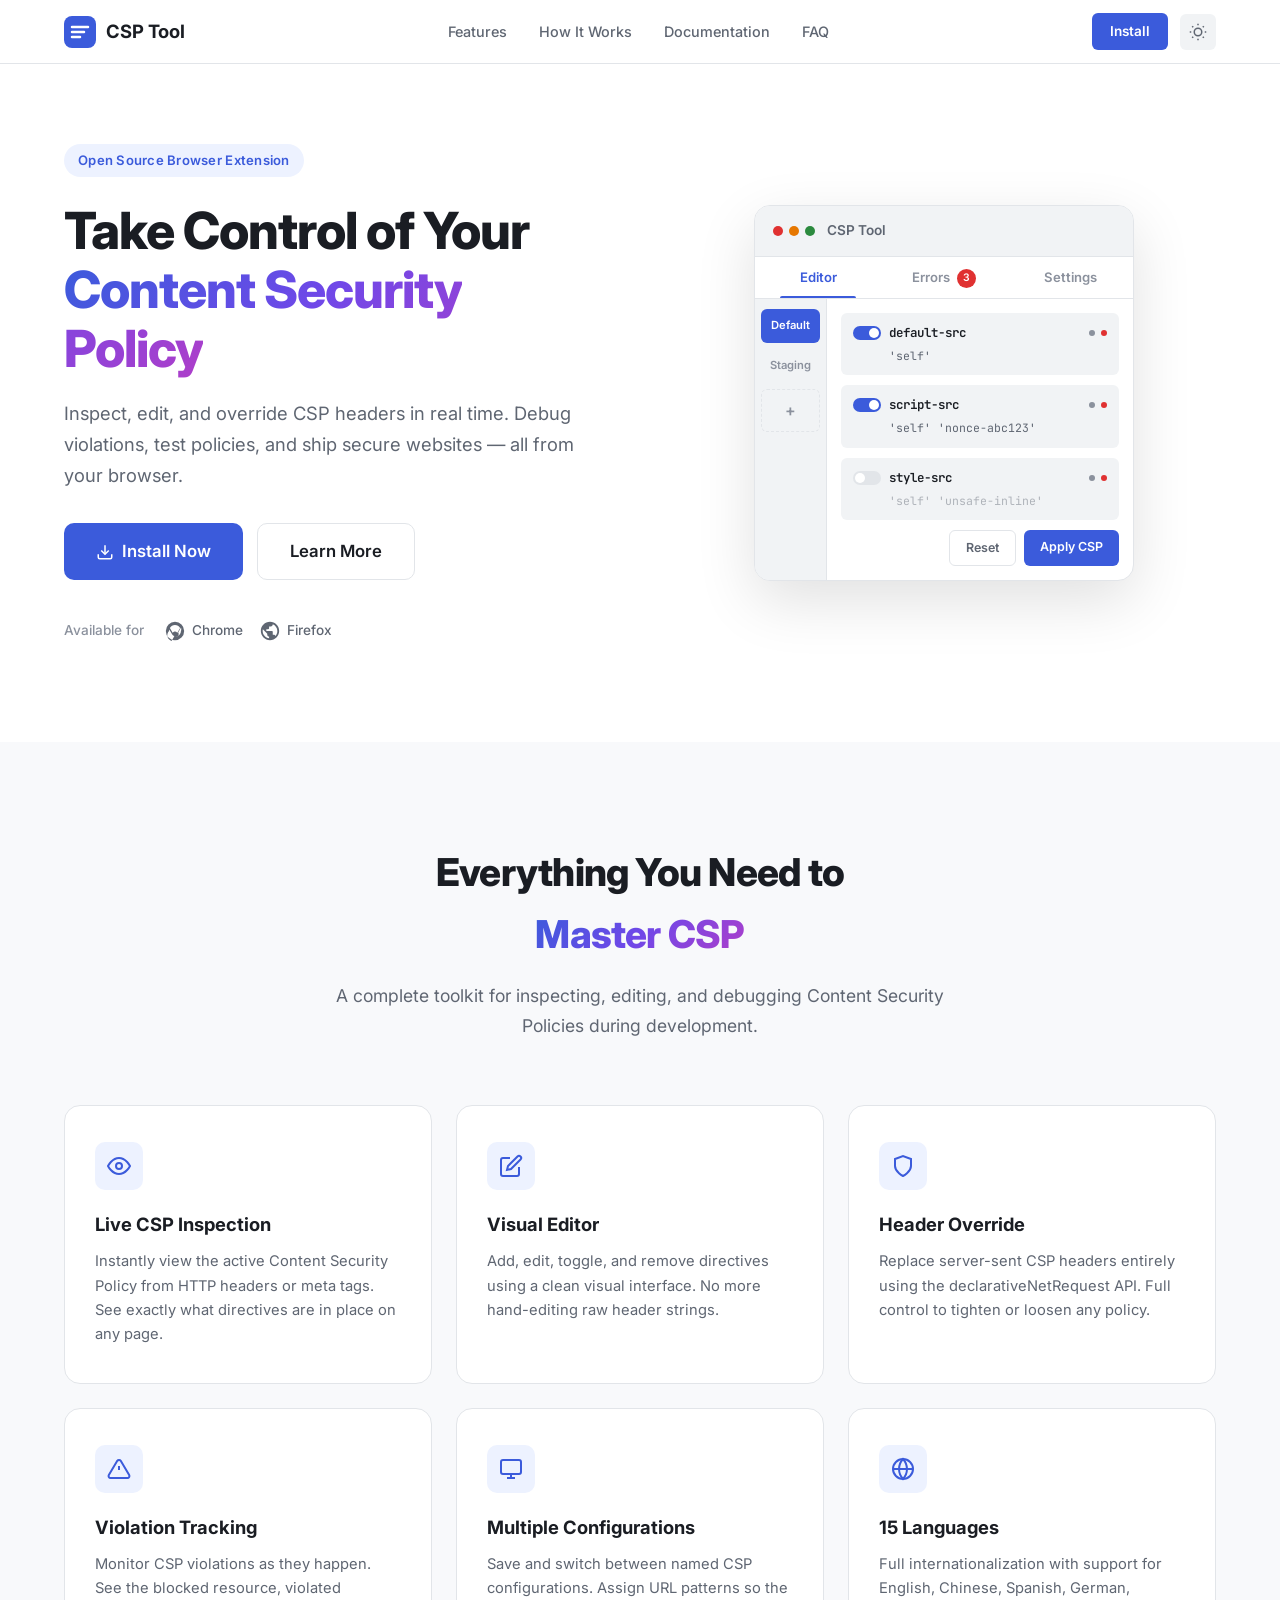
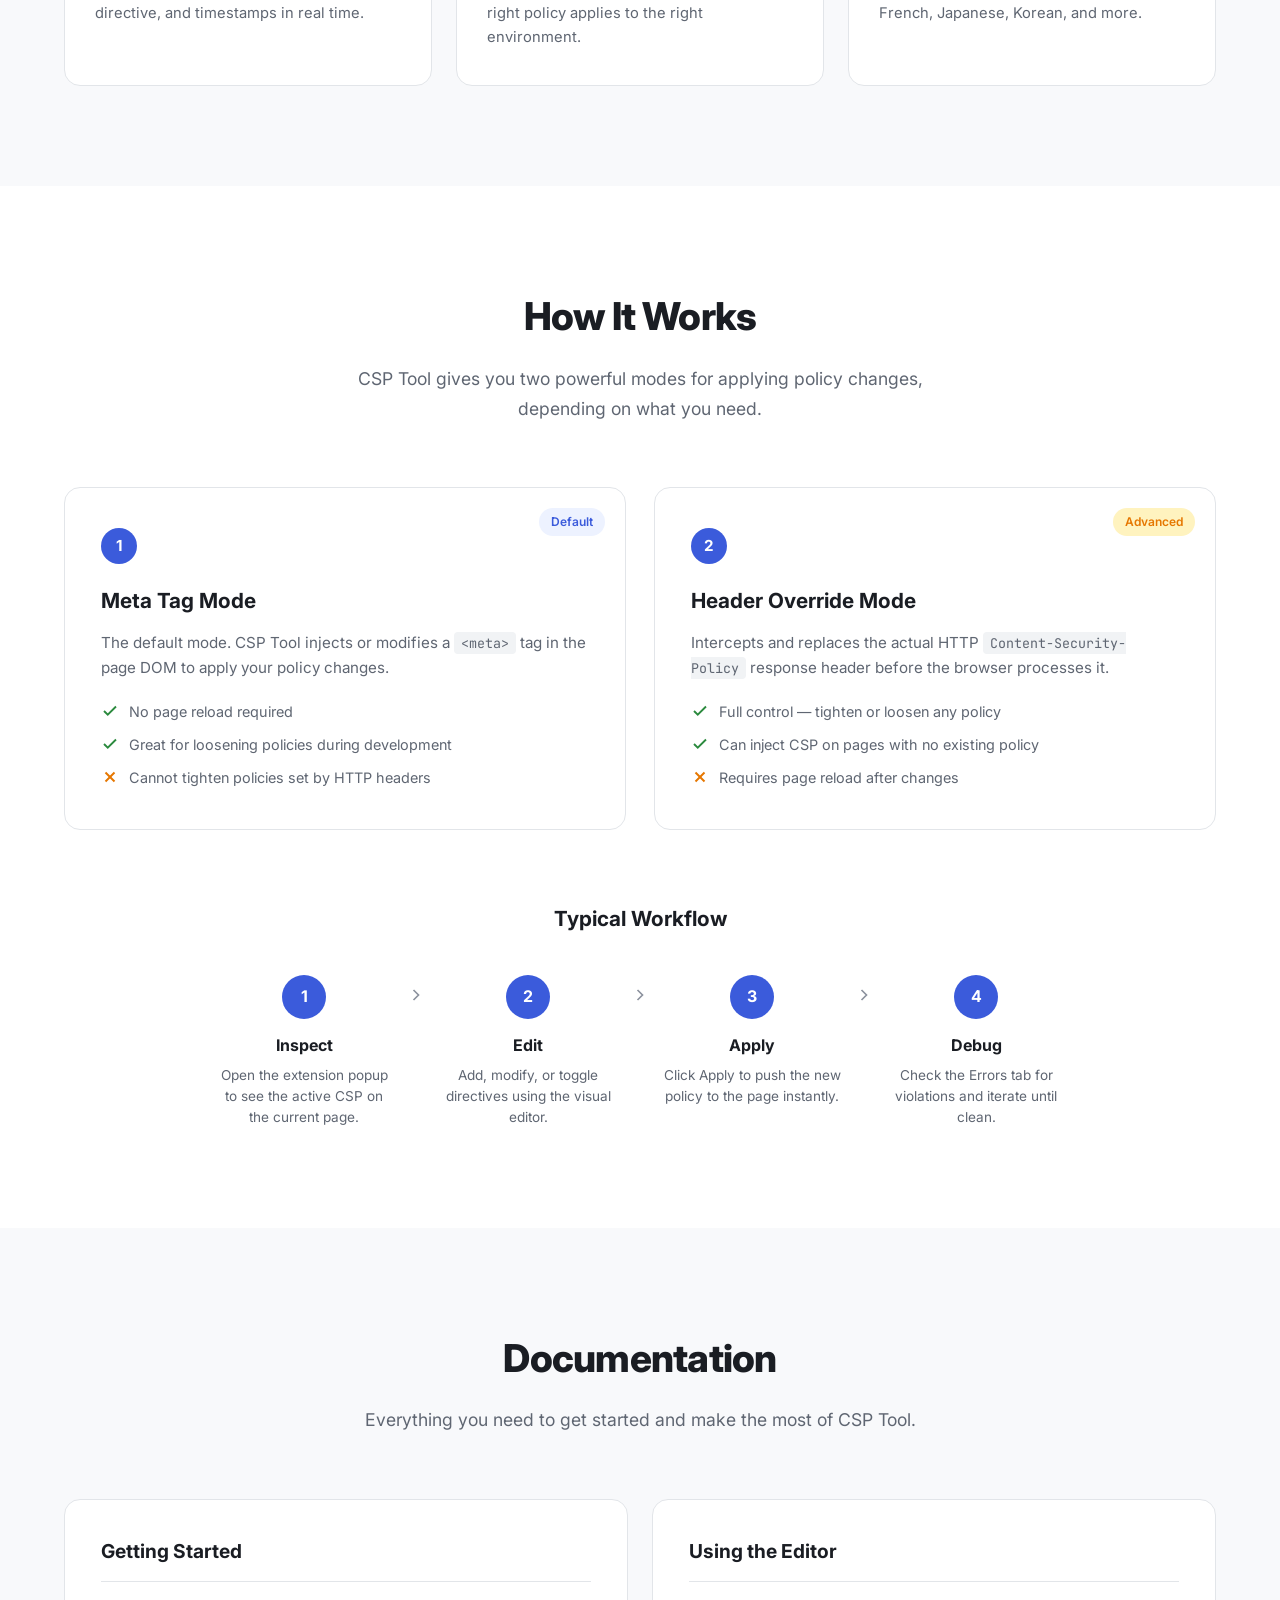
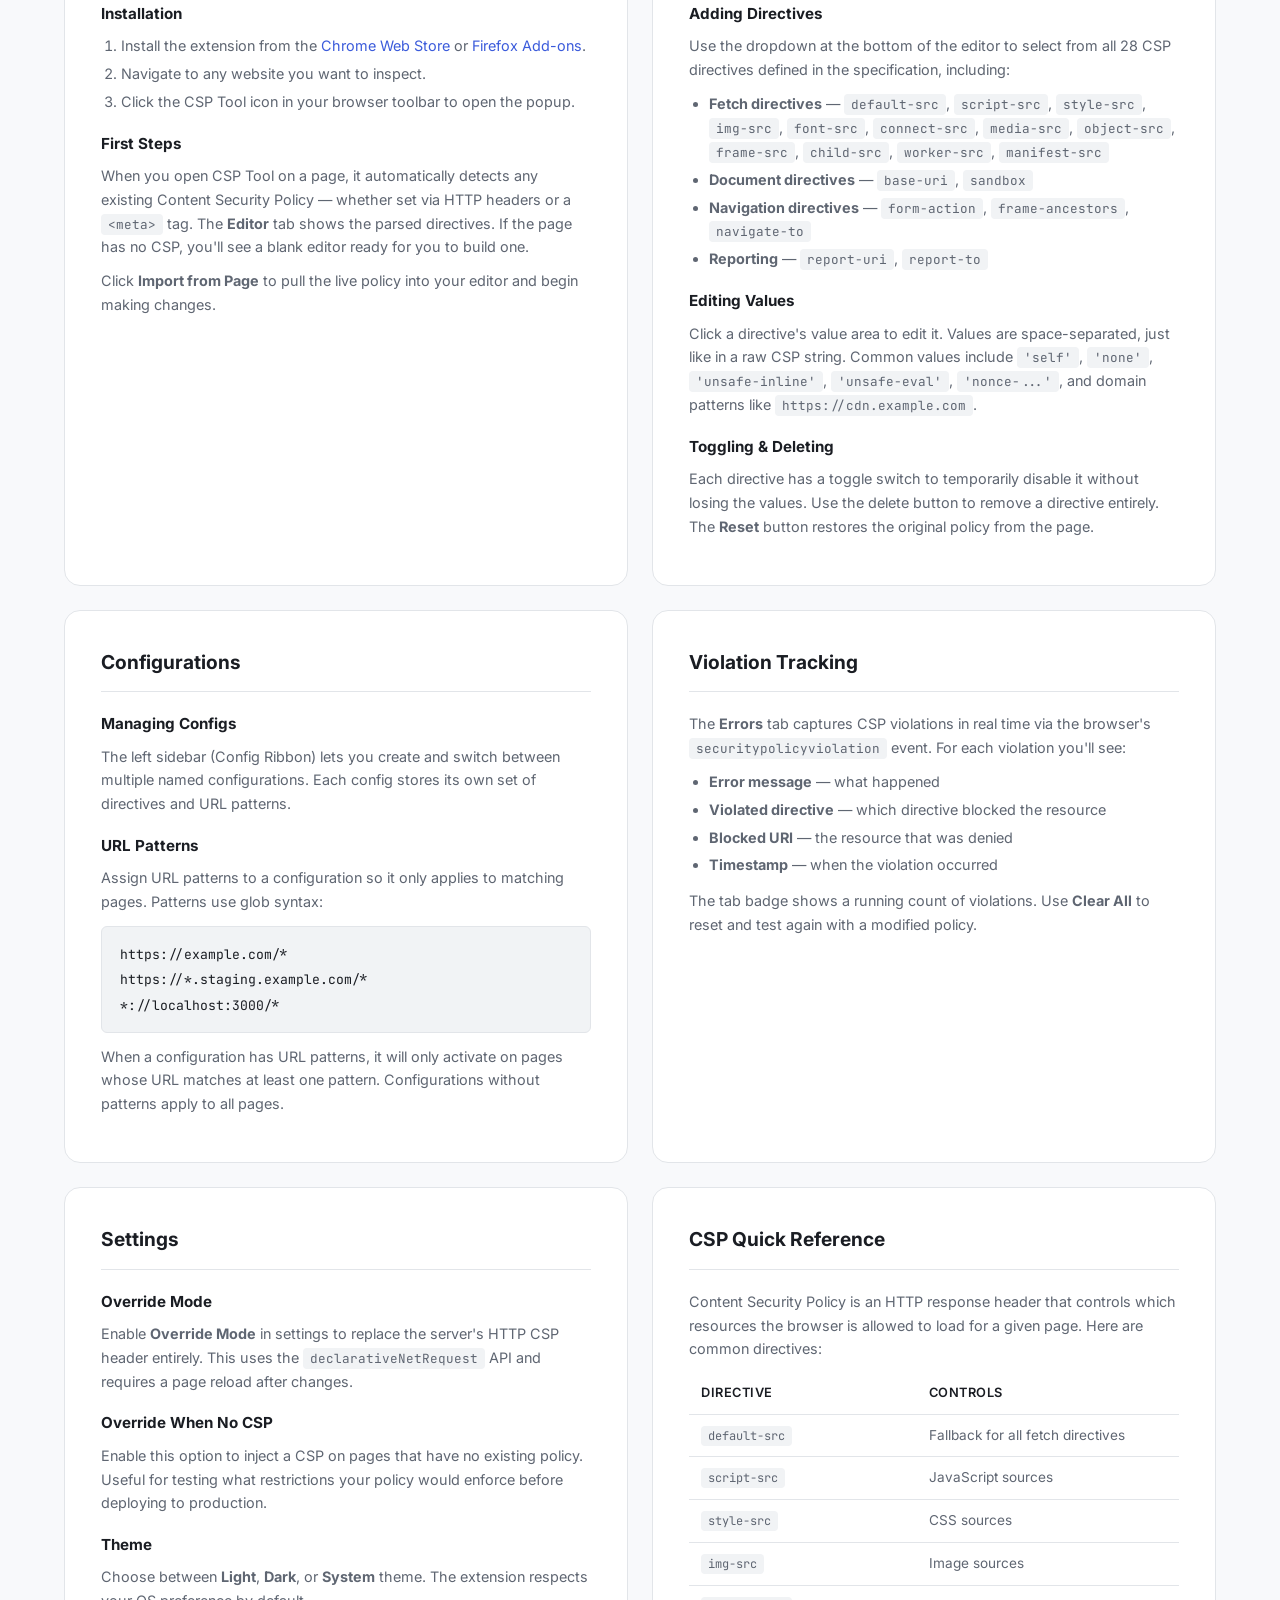
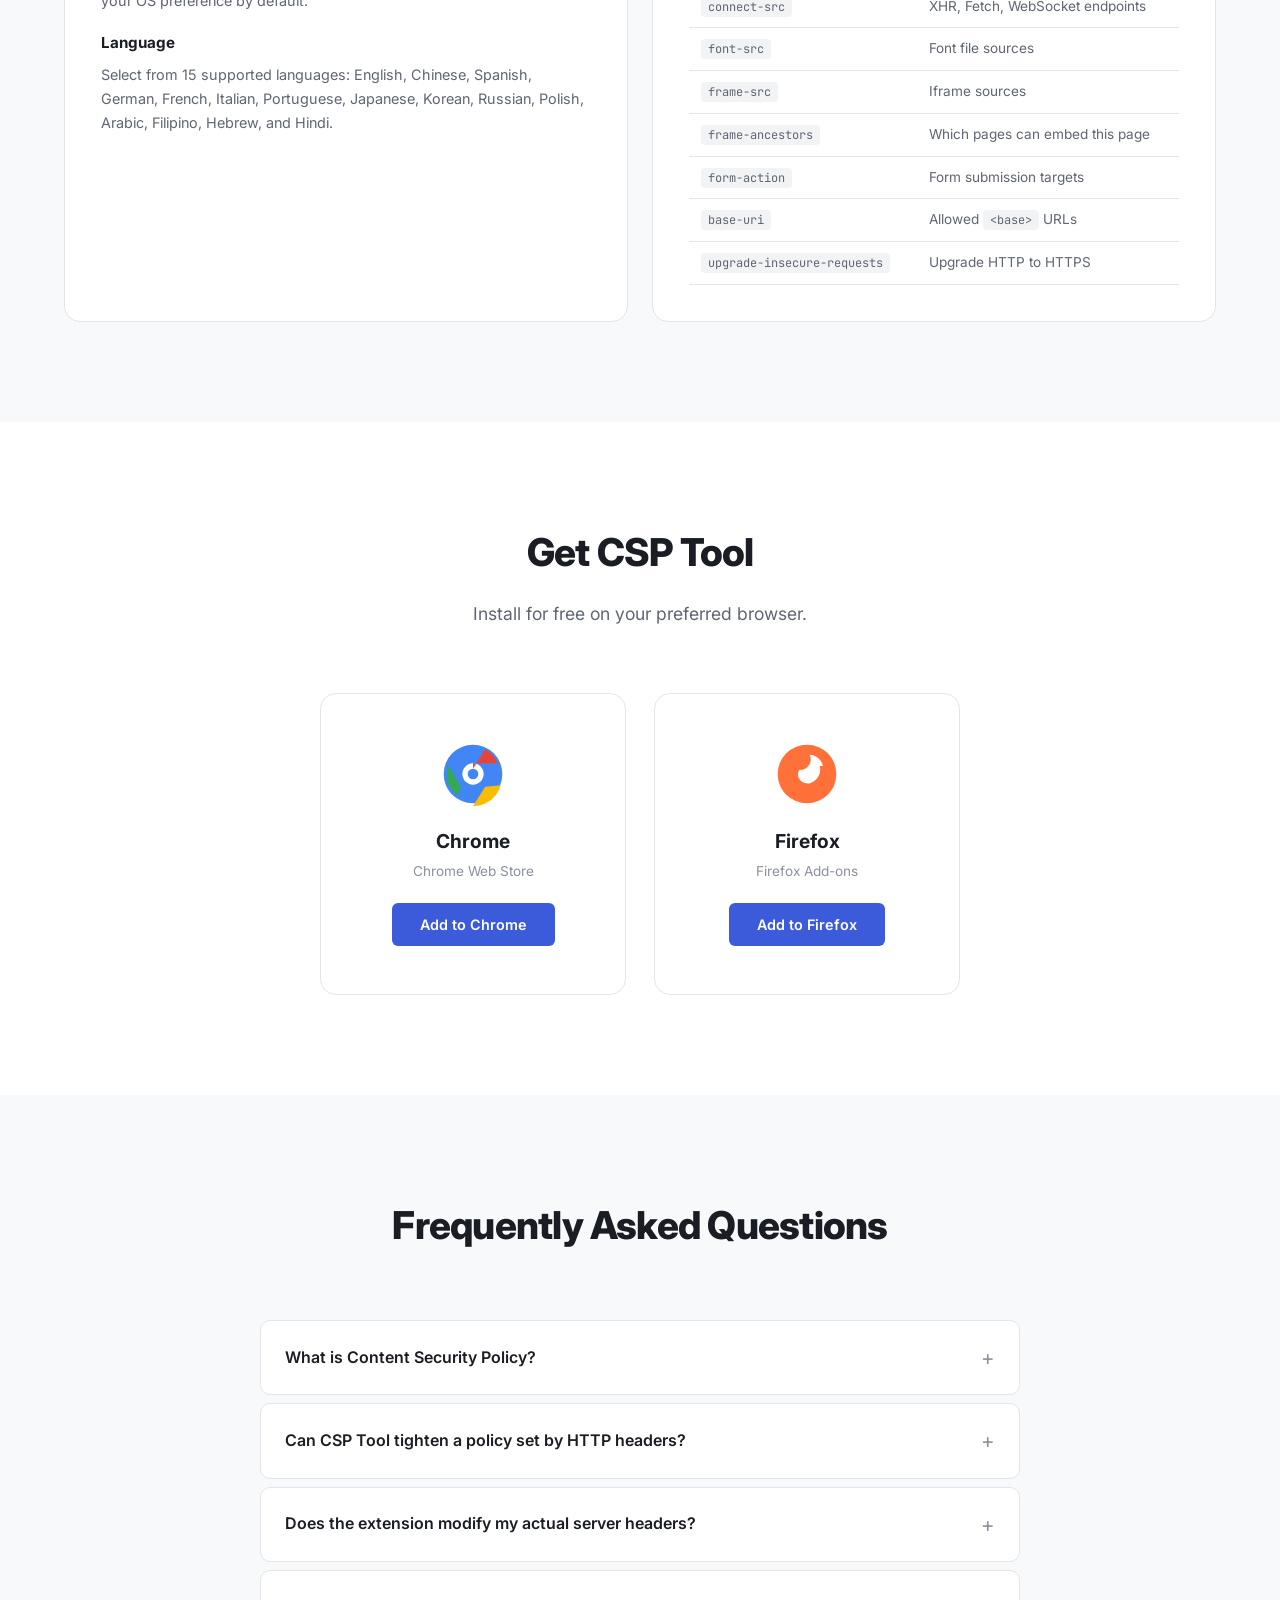
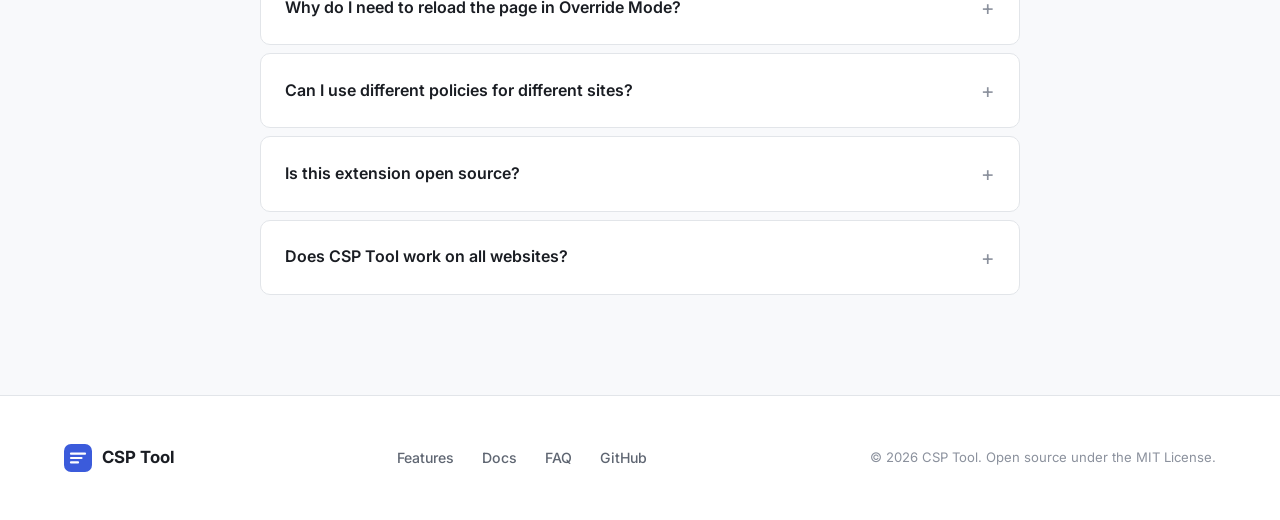
==== index.html @ 629a2b1f "INITIAL COMMIT" ====
<!DOCTYPE html>
<html lang="en">
<head>
  <meta charset="UTF-8" />
  <meta name="viewport" content="width=device-width, initial-scale=1.0" />
  <title>CSP Tool - Browser Extension for Content Security Policy Development</title>
  <meta name="description" content="Inspect, edit, and override Content Security Policies in real time. A developer tool for Chrome and Firefox." />
  <link rel="preconnect" href="https://fonts.googleapis.com" />
  <link rel="preconnect" href="https://fonts.gstatic.com" crossorigin />
  <link href="https://fonts.googleapis.com/css2?family=Inter:wght@400;500;600;700;800&family=JetBrains+Mono:wght@400;500&display=swap" rel="stylesheet" />
  <link rel="stylesheet" href="styles.css" />
</head>
<body>
  <!-- Navigation -->
  <nav id="nav">
    <div class="nav-inner">
      <a href="#" class="nav-brand">
        <svg class="nav-logo" viewBox="0 0 32 32" fill="none" xmlns="http://www.w3.org/2000/svg">
          <rect width="32" height="32" rx="8" fill="var(--color-accent)" />
          <path d="M8 11h16M8 16h12M8 21h8" stroke="#fff" stroke-width="2.5" stroke-linecap="round" />
        </svg>
        <span>CSP Tool</span>
      </a>
      <div class="nav-links">
        <a href="#features">Features</a>
        <a href="#how-it-works">How It Works</a>
        <a href="#docs">Documentation</a>
        <a href="#faq">FAQ</a>
      </div>
      <div class="nav-actions">
        <a href="#install" class="btn btn-sm btn-primary">Install</a>
        <button id="theme-toggle" class="theme-toggle" aria-label="Toggle theme">
          <svg class="icon-sun" viewBox="0 0 24 24" fill="none" stroke="currentColor" stroke-width="2"><circle cx="12" cy="12" r="5"/><path d="M12 1v2M12 21v2M4.22 4.22l1.42 1.42M18.36 18.36l1.42 1.42M1 12h2M21 12h2M4.22 19.78l1.42-1.42M18.36 5.64l1.42-1.42"/></svg>
          <svg class="icon-moon" viewBox="0 0 24 24" fill="none" stroke="currentColor" stroke-width="2"><path d="M21 12.79A9 9 0 1 1 11.21 3 7 7 0 0 0 21 12.79z"/></svg>
        </button>
      </div>
      <button class="mobile-menu-btn" id="mobile-menu-btn" aria-label="Menu">
        <span></span><span></span><span></span>
      </button>
    </div>
    <div class="mobile-menu" id="mobile-menu">
      <a href="#features">Features</a>
      <a href="#how-it-works">How It Works</a>
      <a href="#docs">Documentation</a>
      <a href="#faq">FAQ</a>
      <a href="#install" class="btn btn-primary">Install</a>
    </div>
  </nav>

  <!-- Hero -->
  <section class="hero">
    <div class="container">
      <div class="hero-content">
        <div class="hero-badge">Open Source Browser Extension</div>
        <h1>Take Control of Your<br /><span class="text-gradient">Content Security Policy</span></h1>
        <p class="hero-subtitle">
          Inspect, edit, and override CSP headers in real time. Debug violations, test policies,
          and ship secure websites &mdash; all from your browser.
        </p>
        <div class="hero-actions">
          <a href="#install" class="btn btn-primary btn-lg">
            <svg viewBox="0 0 24 24" fill="none" stroke="currentColor" stroke-width="2" class="btn-icon"><path d="M21 15v4a2 2 0 0 1-2 2H5a2 2 0 0 1-2-2v-4"/><polyline points="7 10 12 15 17 10"/><line x1="12" y1="15" x2="12" y2="3"/></svg>
            Install Now
          </a>
          <a href="#features" class="btn btn-outline btn-lg">Learn More</a>
        </div>
        <div class="hero-browsers">
          <span class="hero-browsers-label">Available for</span>
          <div class="browser-icons">
            <div class="browser-icon" title="Google Chrome">
              <svg viewBox="0 0 24 24" fill="currentColor"><path d="M12 2a10 10 0 1 0 0 20 10 10 0 0 0 0-20zm0 3.5a6.5 6.5 0 0 1 5.6 3.2l-3.06 5.3a3.5 3.5 0 0 0-5.09 0L6.4 8.7A6.5 6.5 0 0 1 12 5.5zM5.5 12c0-.6.08-1.18.23-1.73L8.8 15.6a3.5 3.5 0 0 0 2.54 1.89l-3.06 5.3A6.5 6.5 0 0 1 5.5 12zm9.96 5.1a3.5 3.5 0 0 0 .04-3.6l3.06-5.3A6.48 6.48 0 0 1 18.5 12a6.5 6.5 0 0 1-6.22 6.49l3.18-1.39z"/></svg>
              <span>Chrome</span>
            </div>
            <div class="browser-icon" title="Mozilla Firefox">
              <svg viewBox="0 0 24 24" fill="currentColor"><path d="M12 2C6.48 2 2 6.48 2 12s4.48 10 10 10 10-4.48 10-10S17.52 2 12 2zm-1 17.93c-3.94-.49-7-3.85-7-7.93 0-.62.08-1.22.21-1.79L9 15v1c0 1.1.9 2 2 2v1.93zm6.9-2.54c-.26-.81-1-1.39-1.9-1.39h-1v-3c0-.55-.45-1-1-1H8v-2h2c.55 0 1-.45 1-1V7h2c1.1 0 2-.9 2-2v-.41c2.93 1.19 5 4.06 5 7.41 0 2.08-.8 3.97-2.1 5.39z"/></svg>
              <span>Firefox</span>
            </div>
          </div>
        </div>
      </div>
      <div class="hero-visual">
        <div class="popup-mockup">
          <div class="popup-header">
            <div class="popup-dots"><span></span><span></span><span></span></div>
            <span class="popup-title">CSP Tool</span>
          </div>
          <div class="popup-tabs">
            <span class="popup-tab active">Editor</span>
            <span class="popup-tab">Errors <span class="tab-badge">3</span></span>
            <span class="popup-tab">Settings</span>
          </div>
          <div class="popup-body">
            <div class="popup-config-ribbon">
              <div class="config-item active">Default</div>
              <div class="config-item">Staging</div>
              <div class="config-item add">+</div>
            </div>
            <div class="popup-editor">
              <div class="directive-row">
                <div class="directive-header">
                  <span class="directive-toggle on"></span>
                  <code>default-src</code>
                  <span class="directive-actions"><span class="action-dot"></span><span class="action-dot red"></span></span>
                </div>
                <div class="directive-value">'self'</div>
              </div>
              <div class="directive-row">
                <div class="directive-header">
                  <span class="directive-toggle on"></span>
                  <code>script-src</code>
                  <span class="directive-actions"><span class="action-dot"></span><span class="action-dot red"></span></span>
                </div>
                <div class="directive-value">'self' 'nonce-abc123'</div>
              </div>
              <div class="directive-row">
                <div class="directive-header">
                  <span class="directive-toggle off"></span>
                  <code>style-src</code>
                  <span class="directive-actions"><span class="action-dot"></span><span class="action-dot red"></span></span>
                </div>
                <div class="directive-value dim">'self' 'unsafe-inline'</div>
              </div>
              <div class="popup-actions">
                <span class="popup-btn outline">Reset</span>
                <span class="popup-btn primary">Apply CSP</span>
              </div>
            </div>
          </div>
        </div>
      </div>
    </div>
  </section>

  <!-- Features -->
  <section id="features" class="features">
    <div class="container">
      <div class="section-header">
        <h2>Everything You Need to<br /><span class="text-gradient">Master CSP</span></h2>
        <p>A complete toolkit for inspecting, editing, and debugging Content Security Policies during development.</p>
      </div>
      <div class="feature-grid">
        <div class="feature-card">
          <div class="feature-icon">
            <svg viewBox="0 0 24 24" fill="none" stroke="currentColor" stroke-width="2"><path d="M1 12s4-8 11-8 11 8 11 8-4 8-11 8-11-8-11-8z"/><circle cx="12" cy="12" r="3"/></svg>
          </div>
          <h3>Live CSP Inspection</h3>
          <p>Instantly view the active Content Security Policy from HTTP headers or meta tags. See exactly what directives are in place on any page.</p>
        </div>
        <div class="feature-card">
          <div class="feature-icon">
            <svg viewBox="0 0 24 24" fill="none" stroke="currentColor" stroke-width="2"><path d="M11 4H4a2 2 0 0 0-2 2v14a2 2 0 0 0 2 2h14a2 2 0 0 0 2-2v-7"/><path d="M18.5 2.5a2.121 2.121 0 0 1 3 3L12 15l-4 1 1-4 9.5-9.5z"/></svg>
          </div>
          <h3>Visual Editor</h3>
          <p>Add, edit, toggle, and remove directives using a clean visual interface. No more hand-editing raw header strings.</p>
        </div>
        <div class="feature-card">
          <div class="feature-icon">
            <svg viewBox="0 0 24 24" fill="none" stroke="currentColor" stroke-width="2"><path d="M12 22s8-4 8-10V5l-8-3-8 3v7c0 6 8 10 8 10z"/></svg>
          </div>
          <h3>Header Override</h3>
          <p>Replace server-sent CSP headers entirely using the declarativeNetRequest API. Full control to tighten or loosen any policy.</p>
        </div>
        <div class="feature-card">
          <div class="feature-icon">
            <svg viewBox="0 0 24 24" fill="none" stroke="currentColor" stroke-width="2"><path d="M10.29 3.86L1.82 18a2 2 0 0 0 1.71 3h16.94a2 2 0 0 0 1.71-3L13.71 3.86a2 2 0 0 0-3.42 0z"/><line x1="12" y1="9" x2="12" y2="13"/><line x1="12" y1="17" x2="12.01" y2="17"/></svg>
          </div>
          <h3>Violation Tracking</h3>
          <p>Monitor CSP violations as they happen. See the blocked resource, violated directive, and timestamps in real time.</p>
        </div>
        <div class="feature-card">
          <div class="feature-icon">
            <svg viewBox="0 0 24 24" fill="none" stroke="currentColor" stroke-width="2"><rect x="2" y="3" width="20" height="14" rx="2" ry="2"/><line x1="8" y1="21" x2="16" y2="21"/><line x1="12" y1="17" x2="12" y2="21"/></svg>
          </div>
          <h3>Multiple Configurations</h3>
          <p>Save and switch between named CSP configurations. Assign URL patterns so the right policy applies to the right environment.</p>
        </div>
        <div class="feature-card">
          <div class="feature-icon">
            <svg viewBox="0 0 24 24" fill="none" stroke="currentColor" stroke-width="2"><circle cx="12" cy="12" r="10"/><line x1="2" y1="12" x2="22" y2="12"/><path d="M12 2a15.3 15.3 0 0 1 4 10 15.3 15.3 0 0 1-4 10 15.3 15.3 0 0 1-4-10 15.3 15.3 0 0 1 4-10z"/></svg>
          </div>
          <h3>15 Languages</h3>
          <p>Full internationalization with support for English, Chinese, Spanish, German, French, Japanese, Korean, and more.</p>
        </div>
      </div>
    </div>
  </section>

  <!-- How it works -->
  <section id="how-it-works" class="how-it-works">
    <div class="container">
      <div class="section-header">
        <h2>How It Works</h2>
        <p>CSP Tool gives you two powerful modes for applying policy changes, depending on what you need.</p>
      </div>
      <div class="modes-grid">
        <div class="mode-card">
          <div class="mode-number">1</div>
          <h3>Meta Tag Mode</h3>
          <p class="mode-desc">The default mode. CSP Tool injects or modifies a <code>&lt;meta&gt;</code> tag in the page DOM to apply your policy changes.</p>
          <ul class="mode-details">
            <li>
              <svg viewBox="0 0 24 24" fill="none" stroke="var(--color-success)" stroke-width="2.5"><polyline points="20 6 9 17 4 12"/></svg>
              No page reload required
            </li>
            <li>
              <svg viewBox="0 0 24 24" fill="none" stroke="var(--color-success)" stroke-width="2.5"><polyline points="20 6 9 17 4 12"/></svg>
              Great for loosening policies during development
            </li>
            <li>
              <svg viewBox="0 0 24 24" fill="none" stroke="var(--color-warn)" stroke-width="2.5"><line x1="18" y1="6" x2="6" y2="18"/><line x1="6" y1="6" x2="18" y2="18"/></svg>
              Cannot tighten policies set by HTTP headers
            </li>
          </ul>
          <div class="mode-tag">Default</div>
        </div>
        <div class="mode-card">
          <div class="mode-number">2</div>
          <h3>Header Override Mode</h3>
          <p class="mode-desc">Intercepts and replaces the actual HTTP <code>Content-Security-Policy</code> response header before the browser processes it.</p>
          <ul class="mode-details">
            <li>
              <svg viewBox="0 0 24 24" fill="none" stroke="var(--color-success)" stroke-width="2.5"><polyline points="20 6 9 17 4 12"/></svg>
              Full control &mdash; tighten or loosen any policy
            </li>
            <li>
              <svg viewBox="0 0 24 24" fill="none" stroke="var(--color-success)" stroke-width="2.5"><polyline points="20 6 9 17 4 12"/></svg>
              Can inject CSP on pages with no existing policy
            </li>
            <li>
              <svg viewBox="0 0 24 24" fill="none" stroke="var(--color-warn)" stroke-width="2.5"><line x1="18" y1="6" x2="6" y2="18"/><line x1="6" y1="6" x2="18" y2="18"/></svg>
              Requires page reload after changes
            </li>
          </ul>
          <div class="mode-tag advanced">Advanced</div>
        </div>
      </div>
      <div class="workflow-steps">
        <h3 class="workflow-title">Typical Workflow</h3>
        <div class="steps">
          <div class="step">
            <div class="step-num">1</div>
            <div class="step-content">
              <h4>Inspect</h4>
              <p>Open the extension popup to see the active CSP on the current page.</p>
            </div>
          </div>
          <div class="step-arrow">
            <svg viewBox="0 0 24 24" fill="none" stroke="currentColor" stroke-width="2"><polyline points="9 18 15 12 9 6"/></svg>
          </div>
          <div class="step">
            <div class="step-num">2</div>
            <div class="step-content">
              <h4>Edit</h4>
              <p>Add, modify, or toggle directives using the visual editor.</p>
            </div>
          </div>
          <div class="step-arrow">
            <svg viewBox="0 0 24 24" fill="none" stroke="currentColor" stroke-width="2"><polyline points="9 18 15 12 9 6"/></svg>
          </div>
          <div class="step">
            <div class="step-num">3</div>
            <div class="step-content">
              <h4>Apply</h4>
              <p>Click Apply to push the new policy to the page instantly.</p>
            </div>
          </div>
          <div class="step-arrow">
            <svg viewBox="0 0 24 24" fill="none" stroke="currentColor" stroke-width="2"><polyline points="9 18 15 12 9 6"/></svg>
          </div>
          <div class="step">
            <div class="step-num">4</div>
            <div class="step-content">
              <h4>Debug</h4>
              <p>Check the Errors tab for violations and iterate until clean.</p>
            </div>
          </div>
        </div>
      </div>
    </div>
  </section>

  <!-- Documentation -->
  <section id="docs" class="docs">
    <div class="container">
      <div class="section-header">
        <h2>Documentation</h2>
        <p>Everything you need to get started and make the most of CSP Tool.</p>
      </div>
      <div class="docs-grid">
        <!-- Getting Started -->
        <div class="doc-card" id="doc-getting-started">
          <h3>Getting Started</h3>
          <div class="doc-content">
            <h4>Installation</h4>
            <ol>
              <li>Install the extension from the <a href="#install">Chrome Web Store</a> or <a href="#install">Firefox Add-ons</a>.</li>
              <li>Navigate to any website you want to inspect.</li>
              <li>Click the CSP Tool icon in your browser toolbar to open the popup.</li>
            </ol>
            <h4>First Steps</h4>
            <p>When you open CSP Tool on a page, it automatically detects any existing Content Security Policy &mdash; whether set via HTTP headers or a <code>&lt;meta&gt;</code> tag. The <strong>Editor</strong> tab shows the parsed directives. If the page has no CSP, you'll see a blank editor ready for you to build one.</p>
            <p>Click <strong>Import from Page</strong> to pull the live policy into your editor and begin making changes.</p>
          </div>
        </div>

        <!-- Editor -->
        <div class="doc-card" id="doc-editor">
          <h3>Using the Editor</h3>
          <div class="doc-content">
            <h4>Adding Directives</h4>
            <p>Use the dropdown at the bottom of the editor to select from all 28 CSP directives defined in the specification, including:</p>
            <ul>
              <li><strong>Fetch directives</strong> &mdash; <code>default-src</code>, <code>script-src</code>, <code>style-src</code>, <code>img-src</code>, <code>font-src</code>, <code>connect-src</code>, <code>media-src</code>, <code>object-src</code>, <code>frame-src</code>, <code>child-src</code>, <code>worker-src</code>, <code>manifest-src</code></li>
              <li><strong>Document directives</strong> &mdash; <code>base-uri</code>, <code>sandbox</code></li>
              <li><strong>Navigation directives</strong> &mdash; <code>form-action</code>, <code>frame-ancestors</code>, <code>navigate-to</code></li>
              <li><strong>Reporting</strong> &mdash; <code>report-uri</code>, <code>report-to</code></li>
            </ul>
            <h4>Editing Values</h4>
            <p>Click a directive's value area to edit it. Values are space-separated, just like in a raw CSP string. Common values include <code>'self'</code>, <code>'none'</code>, <code>'unsafe-inline'</code>, <code>'unsafe-eval'</code>, <code>'nonce-...'</code>, and domain patterns like <code>https://cdn.example.com</code>.</p>
            <h4>Toggling &amp; Deleting</h4>
            <p>Each directive has a toggle switch to temporarily disable it without losing the values. Use the delete button to remove a directive entirely. The <strong>Reset</strong> button restores the original policy from the page.</p>
          </div>
        </div>

        <!-- Configurations -->
        <div class="doc-card" id="doc-configs">
          <h3>Configurations</h3>
          <div class="doc-content">
            <h4>Managing Configs</h4>
            <p>The left sidebar (Config Ribbon) lets you create and switch between multiple named configurations. Each config stores its own set of directives and URL patterns.</p>
            <h4>URL Patterns</h4>
            <p>Assign URL patterns to a configuration so it only applies to matching pages. Patterns use glob syntax:</p>
            <div class="code-block">
              <code>https://example.com/*</code><br />
              <code>https://*.staging.example.com/*</code><br />
              <code>*://localhost:3000/*</code>
            </div>
            <p>When a configuration has URL patterns, it will only activate on pages whose URL matches at least one pattern. Configurations without patterns apply to all pages.</p>
          </div>
        </div>

        <!-- Violations -->
        <div class="doc-card" id="doc-violations">
          <h3>Violation Tracking</h3>
          <div class="doc-content">
            <p>The <strong>Errors</strong> tab captures CSP violations in real time via the browser's <code>securitypolicyviolation</code> event. For each violation you'll see:</p>
            <ul>
              <li><strong>Error message</strong> &mdash; what happened</li>
              <li><strong>Violated directive</strong> &mdash; which directive blocked the resource</li>
              <li><strong>Blocked URI</strong> &mdash; the resource that was denied</li>
              <li><strong>Timestamp</strong> &mdash; when the violation occurred</li>
            </ul>
            <p>The tab badge shows a running count of violations. Use <strong>Clear All</strong> to reset and test again with a modified policy.</p>
          </div>
        </div>

        <!-- Settings -->
        <div class="doc-card" id="doc-settings">
          <h3>Settings</h3>
          <div class="doc-content">
            <h4>Override Mode</h4>
            <p>Enable <strong>Override Mode</strong> in settings to replace the server's HTTP CSP header entirely. This uses the <code>declarativeNetRequest</code> API and requires a page reload after changes.</p>
            <h4>Override When No CSP</h4>
            <p>Enable this option to inject a CSP on pages that have no existing policy. Useful for testing what restrictions your policy would enforce before deploying to production.</p>
            <h4>Theme</h4>
            <p>Choose between <strong>Light</strong>, <strong>Dark</strong>, or <strong>System</strong> theme. The extension respects your OS preference by default.</p>
            <h4>Language</h4>
            <p>Select from 15 supported languages: English, Chinese, Spanish, German, French, Italian, Portuguese, Japanese, Korean, Russian, Polish, Arabic, Filipino, Hebrew, and Hindi.</p>
          </div>
        </div>

        <!-- CSP Reference -->
        <div class="doc-card" id="doc-csp-reference">
          <h3>CSP Quick Reference</h3>
          <div class="doc-content">
            <p>Content Security Policy is an HTTP response header that controls which resources the browser is allowed to load for a given page. Here are common directives:</p>
            <table class="ref-table">
              <thead>
                <tr><th>Directive</th><th>Controls</th></tr>
              </thead>
              <tbody>
                <tr><td><code>default-src</code></td><td>Fallback for all fetch directives</td></tr>
                <tr><td><code>script-src</code></td><td>JavaScript sources</td></tr>
                <tr><td><code>style-src</code></td><td>CSS sources</td></tr>
                <tr><td><code>img-src</code></td><td>Image sources</td></tr>
                <tr><td><code>connect-src</code></td><td>XHR, Fetch, WebSocket endpoints</td></tr>
                <tr><td><code>font-src</code></td><td>Font file sources</td></tr>
                <tr><td><code>frame-src</code></td><td>Iframe sources</td></tr>
                <tr><td><code>frame-ancestors</code></td><td>Which pages can embed this page</td></tr>
                <tr><td><code>form-action</code></td><td>Form submission targets</td></tr>
                <tr><td><code>base-uri</code></td><td>Allowed <code>&lt;base&gt;</code> URLs</td></tr>
                <tr><td><code>upgrade-insecure-requests</code></td><td>Upgrade HTTP to HTTPS</td></tr>
              </tbody>
            </table>
          </div>
        </div>
      </div>
    </div>
  </section>

  <!-- Install -->
  <section id="install" class="install">
    <div class="container">
      <div class="section-header">
        <h2>Get CSP Tool</h2>
        <p>Install for free on your preferred browser.</p>
      </div>
      <div class="install-grid">
        <a href="#" class="install-card">
          <svg class="install-browser-icon" viewBox="0 0 48 48" fill="none" xmlns="http://www.w3.org/2000/svg">
            <circle cx="24" cy="24" r="22" fill="#4285F4"/>
            <circle cx="24" cy="24" r="8" fill="#fff"/>
            <circle cx="24" cy="24" r="4" fill="#4285F4"/>
            <path d="M24 16h18.4c-1.7-4.5-5-8.2-9.2-10.5L24 20" fill="#EA4335"/>
            <path d="M14.8 33.5L6 18c-1.5 3-2 6.3-1.5 9.6.8 5.2 4 9.5 8.3 12.4" fill="#34A853"/>
            <path d="M33.2 33.5L24 48c5.5 0 10.6-2 14.5-5.5 3-2.7 5.2-6.2 6.2-10" fill="#FBBC05"/>
          </svg>
          <h3>Chrome</h3>
          <p>Chrome Web Store</p>
          <span class="install-btn">Add to Chrome</span>
        </a>
        <a href="#" class="install-card">
          <svg class="install-browser-icon" viewBox="0 0 48 48" fill="none" xmlns="http://www.w3.org/2000/svg">
            <circle cx="24" cy="24" r="22" fill="#FF7139"/>
            <path d="M36 18c-.5-3-2.5-5.5-5-7-1.5-1-3.2-1.5-5-1.5.5 1 .8 2.2.8 3.5 0 4-3 7.5-7 8-.5 0-1 0-1.5-.1-2 3-1 7 2 9 2 1.3 4.3 1.6 6.5.8 3-1 5.5-3.5 6.5-6.5.7-2 .8-4.2.2-6.2h2.5z" fill="#fff"/>
          </svg>
          <h3>Firefox</h3>
          <p>Firefox Add-ons</p>
          <span class="install-btn">Add to Firefox</span>
        </a>
      </div>
    </div>
  </section>

  <!-- FAQ -->
  <section id="faq" class="faq">
    <div class="container">
      <div class="section-header">
        <h2>Frequently Asked Questions</h2>
      </div>
      <div class="faq-list">
        <details class="faq-item">
          <summary>What is Content Security Policy?</summary>
          <p>Content Security Policy (CSP) is a security standard implemented as an HTTP response header. It tells the browser which sources of content (scripts, styles, images, etc.) are allowed to load on a page. CSP helps prevent cross-site scripting (XSS), data injection attacks, and other code injection vulnerabilities.</p>
        </details>
        <details class="faq-item">
          <summary>Can CSP Tool tighten a policy set by HTTP headers?</summary>
          <p>In the default meta tag mode, no &mdash; browsers enforce the most restrictive policy between the HTTP header and meta tag. To tighten an existing HTTP header policy, enable <strong>Override Mode</strong> in settings, which replaces the header entirely before the browser processes it.</p>
        </details>
        <details class="faq-item">
          <summary>Does the extension modify my actual server headers?</summary>
          <p>No. CSP Tool only modifies what the browser sees locally. Your server's actual response headers are never changed. All modifications happen client-side in your browser session and are not visible to other users or environments.</p>
        </details>
        <details class="faq-item">
          <summary>Why do I need to reload the page in Override Mode?</summary>
          <p>Override Mode uses the <code>declarativeNetRequest</code> API to intercept HTTP response headers. These rules take effect on new requests, so the page must be reloaded for the modified headers to be applied.</p>
        </details>
        <details class="faq-item">
          <summary>Can I use different policies for different sites?</summary>
          <p>Yes. Create multiple configurations in the Config Ribbon and assign URL patterns to each one. CSP Tool will automatically activate the right configuration based on the current page's URL.</p>
        </details>
        <details class="faq-item">
          <summary>Is this extension open source?</summary>
          <p>Yes. CSP Tool is open source and built with Vue 3, TypeScript, and Tailwind CSS. Contributions and bug reports are welcome on GitHub.</p>
        </details>
        <details class="faq-item">
          <summary>Does CSP Tool work on all websites?</summary>
          <p>CSP Tool works on most websites. However, browser extensions cannot run on certain restricted pages like the browser's internal pages (e.g., <code>chrome://</code> or <code>about:</code> URLs) or extension store pages.</p>
        </details>
      </div>
    </div>
  </section>

  <!-- Footer -->
  <footer class="footer">
    <div class="container">
      <div class="footer-inner">
        <div class="footer-brand">
          <svg class="footer-logo" viewBox="0 0 32 32" fill="none" xmlns="http://www.w3.org/2000/svg">
            <rect width="32" height="32" rx="8" fill="var(--color-accent)" />
            <path d="M8 11h16M8 16h12M8 21h8" stroke="#fff" stroke-width="2.5" stroke-linecap="round" />
          </svg>
          <span>CSP Tool</span>
        </div>
        <div class="footer-links">
          <a href="#features">Features</a>
          <a href="#docs">Docs</a>
          <a href="#faq">FAQ</a>
          <a href="#">GitHub</a>
        </div>
        <p class="footer-copy">&copy; 2026 CSP Tool. Open source under the MIT License.</p>
      </div>
    </div>
  </footer>

  <script src="main.js"></script>
</body>
</html>
---- styles.css ----
/* ===== Design Tokens ===== */
:root {
  --color-bg: #ffffff;
  --color-bg-alt: #f8f9fb;
  --color-bg-card: #ffffff;
  --color-surface: #f1f3f5;
  --color-border: #e2e5e9;
  --color-text: #1a1d23;
  --color-text-secondary: #5f6672;
  --color-text-muted: #8b919d;
  --color-accent: #3b5bdb;
  --color-accent-light: #edf2ff;
  --color-accent-hover: #364fc7;
  --color-success: #2b8a3e;
  --color-warn: #e67700;
  --color-error: #e03131;
  --shadow-sm: 0 1px 2px rgba(0,0,0,.05);
  --shadow-md: 0 4px 12px rgba(0,0,0,.08);
  --shadow-lg: 0 12px 40px rgba(0,0,0,.1);
  --shadow-xl: 0 20px 60px rgba(0,0,0,.12);
  --radius-sm: 6px;
  --radius-md: 10px;
  --radius-lg: 16px;
  --radius-xl: 24px;
  --font-sans: 'Inter', -apple-system, BlinkMacSystemFont, 'Segoe UI', sans-serif;
  --font-mono: 'JetBrains Mono', 'Fira Code', monospace;
  --nav-height: 64px;
}

[data-theme="dark"] {
  --color-bg: #0f1117;
  --color-bg-alt: #161822;
  --color-bg-card: #1a1d2b;
  --color-surface: #22253a;
  --color-border: #2d3148;
  --color-text: #e8eaf0;
  --color-text-secondary: #9ba1b0;
  --color-text-muted: #6b7185;
  --color-accent: #5c7cfa;
  --color-accent-light: #1c2340;
  --color-accent-hover: #748ffc;
  --shadow-sm: 0 1px 2px rgba(0,0,0,.2);
  --shadow-md: 0 4px 12px rgba(0,0,0,.3);
  --shadow-lg: 0 12px 40px rgba(0,0,0,.4);
  --shadow-xl: 0 20px 60px rgba(0,0,0,.5);
}

/* ===== Reset & Base ===== */
*, *::before, *::after {
  box-sizing: border-box;
  margin: 0;
  padding: 0;
}

html {
  scroll-behavior: smooth;
  scroll-padding-top: calc(var(--nav-height) + 24px);
}

body {
  font-family: var(--font-sans);
  background: var(--color-bg);
  color: var(--color-text);
  line-height: 1.6;
  -webkit-font-smoothing: antialiased;
  -moz-osx-font-smoothing: grayscale;
  overflow-x: hidden;
}

.container {
  max-width: 1200px;
  margin: 0 auto;
  padding: 0 24px;
}

a {
  color: var(--color-accent);
  text-decoration: none;
  transition: color .15s;
}
a:hover { color: var(--color-accent-hover); }

code {
  font-family: var(--font-mono);
  font-size: .88em;
  background: var(--color-surface);
  padding: 2px 7px;
  border-radius: 4px;
}

/* ===== Buttons ===== */
.btn {
  display: inline-flex;
  align-items: center;
  gap: 8px;
  padding: 12px 24px;
  border-radius: var(--radius-sm);
  font-weight: 600;
  font-size: .95rem;
  cursor: pointer;
  transition: all .15s;
  border: none;
  text-decoration: none;
}
.btn-primary {
  background: var(--color-accent);
  color: #fff;
}
.btn-primary:hover {
  background: var(--color-accent-hover);
  color: #fff;
}
.btn-outline {
  background: transparent;
  color: var(--color-text);
  border: 1.5px solid var(--color-border);
}
.btn-outline:hover {
  border-color: var(--color-accent);
  color: var(--color-accent);
}
.btn-lg {
  padding: 14px 32px;
  font-size: 1.05rem;
  border-radius: var(--radius-md);
}
.btn-sm {
  padding: 8px 18px;
  font-size: .85rem;
}
.btn-icon {
  width: 18px;
  height: 18px;
}

/* ===== Navigation ===== */
#nav {
  position: fixed;
  top: 0;
  left: 0;
  right: 0;
  height: var(--nav-height);
  background: rgba(255,255,255,.85);
  backdrop-filter: blur(12px);
  -webkit-backdrop-filter: blur(12px);
  border-bottom: 1px solid var(--color-border);
  z-index: 100;
  transition: background .2s;
}
[data-theme="dark"] #nav {
  background: rgba(15,17,23,.85);
}
.nav-inner {
  max-width: 1200px;
  margin: 0 auto;
  padding: 0 24px;
  height: 100%;
  display: flex;
  align-items: center;
  justify-content: space-between;
}
.nav-brand {
  display: flex;
  align-items: center;
  gap: 10px;
  font-weight: 700;
  font-size: 1.15rem;
  color: var(--color-text);
}
.nav-brand:hover { color: var(--color-text); }
.nav-logo {
  width: 32px;
  height: 32px;
}
.nav-links {
  display: flex;
  gap: 32px;
}
.nav-links a {
  color: var(--color-text-secondary);
  font-size: .9rem;
  font-weight: 500;
  transition: color .15s;
}
.nav-links a:hover {
  color: var(--color-text);
}
.nav-actions {
  display: flex;
  align-items: center;
  gap: 12px;
}
.theme-toggle {
  width: 36px;
  height: 36px;
  display: flex;
  align-items: center;
  justify-content: center;
  border: none;
  background: var(--color-surface);
  border-radius: var(--radius-sm);
  cursor: pointer;
  color: var(--color-text-secondary);
  transition: all .15s;
}
.theme-toggle:hover {
  color: var(--color-text);
  background: var(--color-border);
}
.theme-toggle svg { width: 18px; height: 18px; }
.icon-moon { display: none; }
[data-theme="dark"] .icon-sun { display: none; }
[data-theme="dark"] .icon-moon { display: block; }

.mobile-menu-btn {
  display: none;
  flex-direction: column;
  gap: 5px;
  border: none;
  background: none;
  cursor: pointer;
  padding: 4px;
}
.mobile-menu-btn span {
  display: block;
  width: 22px;
  height: 2px;
  background: var(--color-text);
  border-radius: 2px;
  transition: all .2s;
}
.mobile-menu {
  display: none;
  flex-direction: column;
  gap: 4px;
  padding: 12px 24px 20px;
  background: var(--color-bg);
  border-bottom: 1px solid var(--color-border);
}
.mobile-menu a {
  color: var(--color-text-secondary);
  font-size: .95rem;
  font-weight: 500;
  padding: 10px 0;
}
.mobile-menu.open { display: flex; }

/* ===== Hero ===== */
.hero {
  padding: calc(var(--nav-height) + 80px) 0 100px;
}
.hero .container {
  display: grid;
  grid-template-columns: 1fr 1fr;
  gap: 64px;
  align-items: center;
}
.hero-badge {
  display: inline-block;
  padding: 6px 14px;
  background: var(--color-accent-light);
  color: var(--color-accent);
  font-size: .82rem;
  font-weight: 600;
  border-radius: 100px;
  margin-bottom: 24px;
  letter-spacing: .02em;
}
.hero h1 {
  font-size: clamp(2.2rem, 4vw, 3.4rem);
  font-weight: 800;
  line-height: 1.15;
  letter-spacing: -.02em;
  margin-bottom: 20px;
}
.text-gradient {
  background: linear-gradient(135deg, var(--color-accent), #7048e8, #ae3ec9);
  -webkit-background-clip: text;
  -webkit-text-fill-color: transparent;
  background-clip: text;
}
.hero-subtitle {
  font-size: 1.15rem;
  color: var(--color-text-secondary);
  max-width: 520px;
  margin-bottom: 32px;
  line-height: 1.7;
}
.hero-actions {
  display: flex;
  gap: 14px;
  margin-bottom: 40px;
  flex-wrap: wrap;
}
.hero-browsers {
  display: flex;
  align-items: center;
  gap: 20px;
}
.hero-browsers-label {
  font-size: .85rem;
  color: var(--color-text-muted);
  font-weight: 500;
}
.browser-icons {
  display: flex;
  gap: 16px;
}
.browser-icon {
  display: flex;
  align-items: center;
  gap: 6px;
  color: var(--color-text-secondary);
  font-size: .85rem;
  font-weight: 500;
}
.browser-icon svg {
  width: 22px;
  height: 22px;
}

/* Popup Mockup */
.hero-visual {
  display: flex;
  justify-content: center;
}
.popup-mockup {
  width: 380px;
  background: var(--color-bg-card);
  border: 1px solid var(--color-border);
  border-radius: var(--radius-lg);
  box-shadow: var(--shadow-xl);
  overflow: hidden;
}
.popup-header {
  display: flex;
  align-items: center;
  gap: 12px;
  padding: 14px 18px;
  background: var(--color-surface);
  border-bottom: 1px solid var(--color-border);
}
.popup-dots {
  display: flex;
  gap: 6px;
}
.popup-dots span {
  width: 10px;
  height: 10px;
  border-radius: 50%;
}
.popup-dots span:nth-child(1) { background: #e03131; }
.popup-dots span:nth-child(2) { background: #e67700; }
.popup-dots span:nth-child(3) { background: #2b8a3e; }
.popup-title {
  font-weight: 600;
  font-size: .85rem;
  color: var(--color-text-secondary);
}
.popup-tabs {
  display: flex;
  border-bottom: 1px solid var(--color-border);
}
.popup-tab {
  flex: 1;
  text-align: center;
  padding: 10px 0;
  font-size: .82rem;
  font-weight: 600;
  color: var(--color-text-muted);
  cursor: default;
  position: relative;
}
.popup-tab.active {
  color: var(--color-accent);
}
.popup-tab.active::after {
  content: '';
  position: absolute;
  bottom: 0;
  left: 20%;
  right: 20%;
  height: 2px;
  background: var(--color-accent);
  border-radius: 2px 2px 0 0;
}
.tab-badge {
  display: inline-block;
  background: var(--color-error);
  color: #fff;
  font-size: .65rem;
  padding: 1px 6px;
  border-radius: 100px;
  margin-left: 4px;
  vertical-align: middle;
}
.popup-body {
  display: flex;
  min-height: 260px;
}
.popup-config-ribbon {
  width: 72px;
  background: var(--color-surface);
  border-right: 1px solid var(--color-border);
  padding: 10px 6px;
  display: flex;
  flex-direction: column;
  gap: 6px;
}
.config-item {
  padding: 8px 4px;
  text-align: center;
  font-size: .7rem;
  font-weight: 600;
  border-radius: var(--radius-sm);
  color: var(--color-text-muted);
  cursor: default;
}
.config-item.active {
  background: var(--color-accent);
  color: #fff;
}
.config-item.add {
  border: 1.5px dashed var(--color-border);
  color: var(--color-text-muted);
  font-size: 1rem;
}
.popup-editor {
  flex: 1;
  padding: 14px;
  display: flex;
  flex-direction: column;
  gap: 10px;
}
.directive-row {
  background: var(--color-surface);
  border-radius: var(--radius-sm);
  padding: 10px 12px;
}
.directive-header {
  display: flex;
  align-items: center;
  gap: 8px;
  margin-bottom: 4px;
}
.directive-toggle {
  width: 28px;
  height: 14px;
  border-radius: 100px;
  position: relative;
}
.directive-toggle::after {
  content: '';
  position: absolute;
  top: 2px;
  width: 10px;
  height: 10px;
  border-radius: 50%;
  background: #fff;
  transition: left .2s;
}
.directive-toggle.on {
  background: var(--color-accent);
}
.directive-toggle.on::after {
  left: 16px;
}
.directive-toggle.off {
  background: var(--color-border);
}
.directive-toggle.off::after {
  left: 2px;
}
.directive-header code {
  font-size: .78rem;
  font-weight: 600;
  background: transparent;
  padding: 0;
}
.directive-actions {
  margin-left: auto;
  display: flex;
  gap: 6px;
}
.action-dot {
  width: 6px;
  height: 6px;
  border-radius: 50%;
  background: var(--color-text-muted);
}
.action-dot.red {
  background: var(--color-error);
}
.directive-value {
  font-family: var(--font-mono);
  font-size: .72rem;
  color: var(--color-text-secondary);
  padding-left: 36px;
}
.directive-value.dim {
  opacity: .45;
}
.popup-actions {
  display: flex;
  gap: 8px;
  margin-top: auto;
  justify-content: flex-end;
}
.popup-btn {
  padding: 7px 16px;
  border-radius: var(--radius-sm);
  font-size: .78rem;
  font-weight: 600;
  cursor: default;
}
.popup-btn.primary {
  background: var(--color-accent);
  color: #fff;
}
.popup-btn.outline {
  border: 1.5px solid var(--color-border);
  color: var(--color-text-secondary);
}

/* ===== Section Headers ===== */
.section-header {
  text-align: center;
  max-width: 640px;
  margin: 0 auto 64px;
}
.section-header h2 {
  font-size: clamp(1.8rem, 3vw, 2.5rem);
  font-weight: 800;
  letter-spacing: -.02em;
  margin-bottom: 16px;
}
.section-header p {
  font-size: 1.1rem;
  color: var(--color-text-secondary);
  line-height: 1.7;
}

/* ===== Features ===== */
.features {
  padding: 100px 0;
  background: var(--color-bg-alt);
}
.feature-grid {
  display: grid;
  grid-template-columns: repeat(3, 1fr);
  gap: 24px;
}
.feature-card {
  background: var(--color-bg-card);
  border: 1px solid var(--color-border);
  border-radius: var(--radius-lg);
  padding: 36px 30px;
  transition: all .2s;
}
.feature-card:hover {
  box-shadow: var(--shadow-md);
  border-color: var(--color-accent);
  transform: translateY(-2px);
}
.feature-icon {
  width: 48px;
  height: 48px;
  display: flex;
  align-items: center;
  justify-content: center;
  background: var(--color-accent-light);
  border-radius: var(--radius-md);
  margin-bottom: 20px;
}
.feature-icon svg {
  width: 24px;
  height: 24px;
  color: var(--color-accent);
}
.feature-card h3 {
  font-size: 1.15rem;
  font-weight: 700;
  margin-bottom: 10px;
}
.feature-card p {
  font-size: .92rem;
  color: var(--color-text-secondary);
  line-height: 1.65;
}

/* ===== How It Works ===== */
.how-it-works {
  padding: 100px 0;
}
.modes-grid {
  display: grid;
  grid-template-columns: 1fr 1fr;
  gap: 28px;
  margin-bottom: 72px;
}
.mode-card {
  background: var(--color-bg-card);
  border: 1px solid var(--color-border);
  border-radius: var(--radius-lg);
  padding: 40px 36px;
  position: relative;
}
.mode-number {
  width: 36px;
  height: 36px;
  display: flex;
  align-items: center;
  justify-content: center;
  background: var(--color-accent);
  color: #fff;
  font-weight: 700;
  font-size: .95rem;
  border-radius: 50%;
  margin-bottom: 20px;
}
.mode-card h3 {
  font-size: 1.3rem;
  font-weight: 700;
  margin-bottom: 12px;
}
.mode-desc {
  color: var(--color-text-secondary);
  font-size: .95rem;
  line-height: 1.65;
  margin-bottom: 20px;
}
.mode-details {
  list-style: none;
  display: flex;
  flex-direction: column;
  gap: 10px;
}
.mode-details li {
  display: flex;
  align-items: center;
  gap: 10px;
  font-size: .9rem;
  color: var(--color-text-secondary);
}
.mode-details li svg {
  width: 18px;
  height: 18px;
  flex-shrink: 0;
}
.mode-tag {
  position: absolute;
  top: 20px;
  right: 20px;
  padding: 4px 12px;
  background: var(--color-accent-light);
  color: var(--color-accent);
  font-size: .75rem;
  font-weight: 600;
  border-radius: 100px;
}
.mode-tag.advanced {
  background: #fff3bf;
  color: #e67700;
}
[data-theme="dark"] .mode-tag.advanced {
  background: #3d3010;
  color: #fcc419;
}

/* Workflow Steps */
.workflow-title {
  text-align: center;
  font-size: 1.3rem;
  font-weight: 700;
  margin-bottom: 40px;
}
.steps {
  display: flex;
  align-items: flex-start;
  justify-content: center;
  gap: 12px;
}
.step {
  display: flex;
  flex-direction: column;
  align-items: center;
  text-align: center;
  max-width: 180px;
}
.step-num {
  width: 44px;
  height: 44px;
  display: flex;
  align-items: center;
  justify-content: center;
  background: var(--color-accent);
  color: #fff;
  font-weight: 700;
  font-size: 1rem;
  border-radius: 50%;
  margin-bottom: 14px;
}
.step-content h4 {
  font-size: 1rem;
  font-weight: 700;
  margin-bottom: 6px;
}
.step-content p {
  font-size: .85rem;
  color: var(--color-text-secondary);
  line-height: 1.55;
}
.step-arrow {
  padding-top: 10px;
  color: var(--color-text-muted);
}
.step-arrow svg {
  width: 20px;
  height: 20px;
}

/* ===== Documentation ===== */
.docs {
  padding: 100px 0;
  background: var(--color-bg-alt);
}
.docs-grid {
  display: grid;
  grid-template-columns: 1fr 1fr;
  gap: 24px;
}
.doc-card {
  background: var(--color-bg-card);
  border: 1px solid var(--color-border);
  border-radius: var(--radius-lg);
  padding: 36px;
}
.doc-card h3 {
  font-size: 1.2rem;
  font-weight: 700;
  margin-bottom: 20px;
  padding-bottom: 14px;
  border-bottom: 1px solid var(--color-border);
}
.doc-content h4 {
  font-size: .95rem;
  font-weight: 700;
  margin: 18px 0 8px;
}
.doc-content h4:first-child {
  margin-top: 0;
}
.doc-content p {
  font-size: .9rem;
  color: var(--color-text-secondary);
  line-height: 1.65;
  margin-bottom: 10px;
}
.doc-content ul, .doc-content ol {
  padding-left: 20px;
  margin-bottom: 12px;
}
.doc-content li {
  font-size: .9rem;
  color: var(--color-text-secondary);
  line-height: 1.65;
  margin-bottom: 4px;
}
.code-block {
  background: var(--color-surface);
  border: 1px solid var(--color-border);
  border-radius: var(--radius-sm);
  padding: 14px 18px;
  margin: 12px 0;
}
.code-block code {
  background: none;
  padding: 0;
  font-size: .82rem;
  line-height: 1.8;
}
.ref-table {
  width: 100%;
  border-collapse: collapse;
  margin-top: 12px;
}
.ref-table th,
.ref-table td {
  text-align: left;
  padding: 10px 12px;
  font-size: .85rem;
  border-bottom: 1px solid var(--color-border);
}
.ref-table th {
  font-weight: 600;
  color: var(--color-text);
  font-size: .8rem;
  text-transform: uppercase;
  letter-spacing: .04em;
}
.ref-table td {
  color: var(--color-text-secondary);
}

/* ===== Install ===== */
.install {
  padding: 100px 0;
}
.install-grid {
  display: grid;
  grid-template-columns: 1fr 1fr;
  gap: 28px;
  max-width: 640px;
  margin: 0 auto;
}
.install-card {
  display: flex;
  flex-direction: column;
  align-items: center;
  text-align: center;
  padding: 48px 36px;
  background: var(--color-bg-card);
  border: 1.5px solid var(--color-border);
  border-radius: var(--radius-lg);
  transition: all .2s;
  color: var(--color-text);
}
.install-card:hover {
  border-color: var(--color-accent);
  box-shadow: var(--shadow-lg);
  color: var(--color-text);
  transform: translateY(-3px);
}
.install-browser-icon {
  width: 64px;
  height: 64px;
  margin-bottom: 20px;
}
.install-card h3 {
  font-size: 1.2rem;
  font-weight: 700;
  margin-bottom: 4px;
}
.install-card p {
  font-size: .85rem;
  color: var(--color-text-muted);
  margin-bottom: 20px;
}
.install-btn {
  padding: 10px 28px;
  background: var(--color-accent);
  color: #fff;
  font-weight: 600;
  font-size: .9rem;
  border-radius: var(--radius-sm);
  transition: background .15s;
}
.install-card:hover .install-btn {
  background: var(--color-accent-hover);
}

/* ===== FAQ ===== */
.faq {
  padding: 100px 0;
  background: var(--color-bg-alt);
}
.faq-list {
  max-width: 760px;
  margin: 0 auto;
  display: flex;
  flex-direction: column;
  gap: 8px;
}
.faq-item {
  background: var(--color-bg-card);
  border: 1px solid var(--color-border);
  border-radius: var(--radius-md);
  overflow: hidden;
}
.faq-item summary {
  padding: 20px 24px;
  font-weight: 600;
  font-size: 1rem;
  cursor: pointer;
  list-style: none;
  display: flex;
  align-items: center;
  justify-content: space-between;
  transition: color .15s;
}
.faq-item summary::-webkit-details-marker { display: none; }
.faq-item summary::after {
  content: '+';
  font-size: 1.3rem;
  font-weight: 400;
  color: var(--color-text-muted);
  transition: transform .2s;
  flex-shrink: 0;
  margin-left: 16px;
}
.faq-item[open] summary::after {
  content: '\2212';
}
.faq-item summary:hover {
  color: var(--color-accent);
}
.faq-item p {
  padding: 0 24px 20px;
  font-size: .92rem;
  color: var(--color-text-secondary);
  line-height: 1.7;
}

/* ===== Footer ===== */
.footer {
  padding: 48px 0;
  border-top: 1px solid var(--color-border);
}
.footer-inner {
  display: flex;
  align-items: center;
  justify-content: space-between;
  flex-wrap: wrap;
  gap: 20px;
}
.footer-brand {
  display: flex;
  align-items: center;
  gap: 10px;
  font-weight: 700;
  font-size: 1.05rem;
}
.footer-logo {
  width: 28px;
  height: 28px;
}
.footer-links {
  display: flex;
  gap: 28px;
}
.footer-links a {
  color: var(--color-text-secondary);
  font-size: .88rem;
  font-weight: 500;
}
.footer-links a:hover {
  color: var(--color-text);
}
.footer-copy {
  font-size: .82rem;
  color: var(--color-text-muted);
}

/* ===== Responsive ===== */
@media (max-width: 1024px) {
  .hero .container {
    grid-template-columns: 1fr;
    gap: 48px;
  }
  .hero-content { text-align: center; }
  .hero-subtitle { margin: 0 auto 32px; }
  .hero-actions { justify-content: center; }
  .hero-browsers { justify-content: center; }
  .feature-grid { grid-template-columns: repeat(2, 1fr); }
  .docs-grid { grid-template-columns: 1fr; }
}

@media (max-width: 768px) {
  .nav-links { display: none; }
  .nav-actions .btn { display: none; }
  .mobile-menu-btn { display: flex; }

  .hero { padding: calc(var(--nav-height) + 48px) 0 64px; }
  .hero h1 { font-size: 2rem; }
  .feature-grid { grid-template-columns: 1fr; }
  .modes-grid { grid-template-columns: 1fr; }
  .steps { flex-direction: column; align-items: center; }
  .step-arrow { transform: rotate(90deg); padding: 0; }
  .install-grid { grid-template-columns: 1fr; max-width: 340px; }
  .popup-mockup { width: 100%; max-width: 360px; }

  .footer-inner {
    flex-direction: column;
    text-align: center;
  }
  .footer-links { justify-content: center; }
}

@media (max-width: 480px) {
  .container { padding: 0 16px; }
  .hero h1 { font-size: 1.7rem; }
  .section-header h2 { font-size: 1.6rem; }
  .mode-card { padding: 28px 24px; }
  .doc-card { padding: 28px 24px; }
}
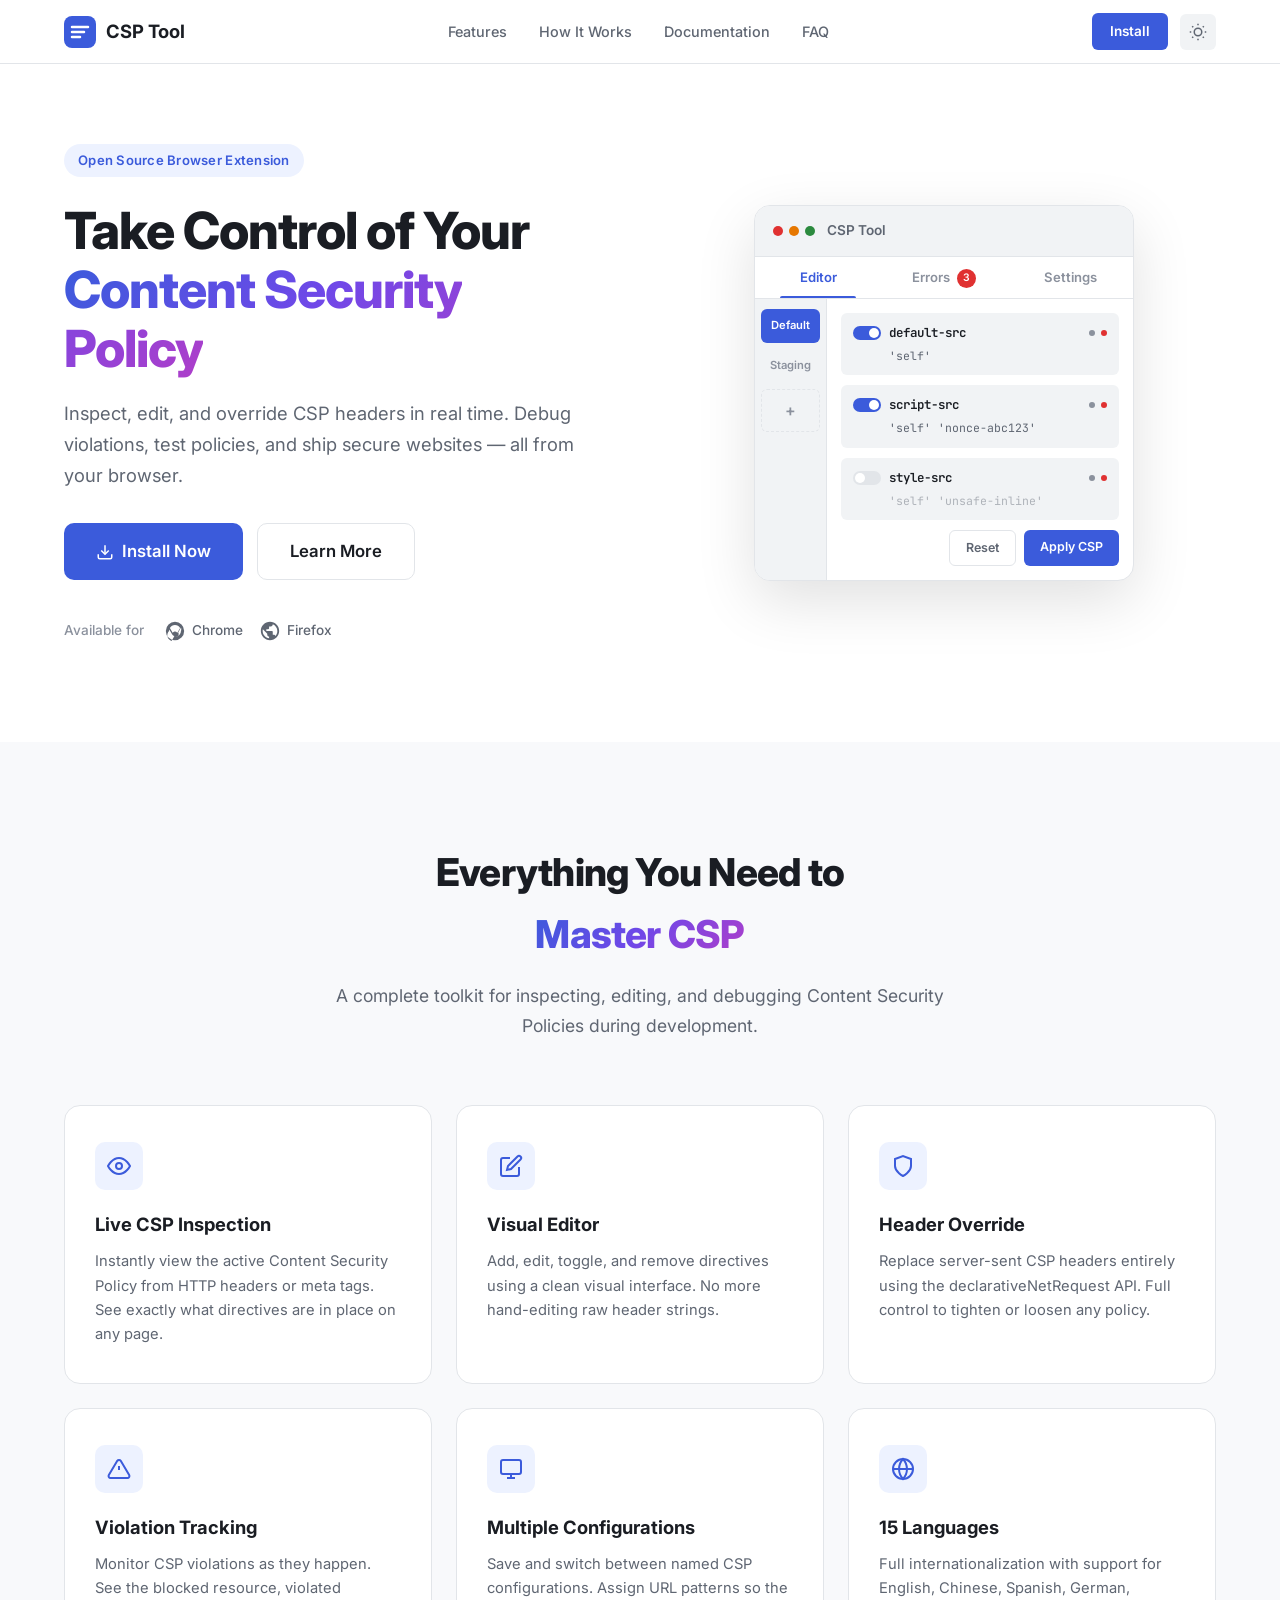
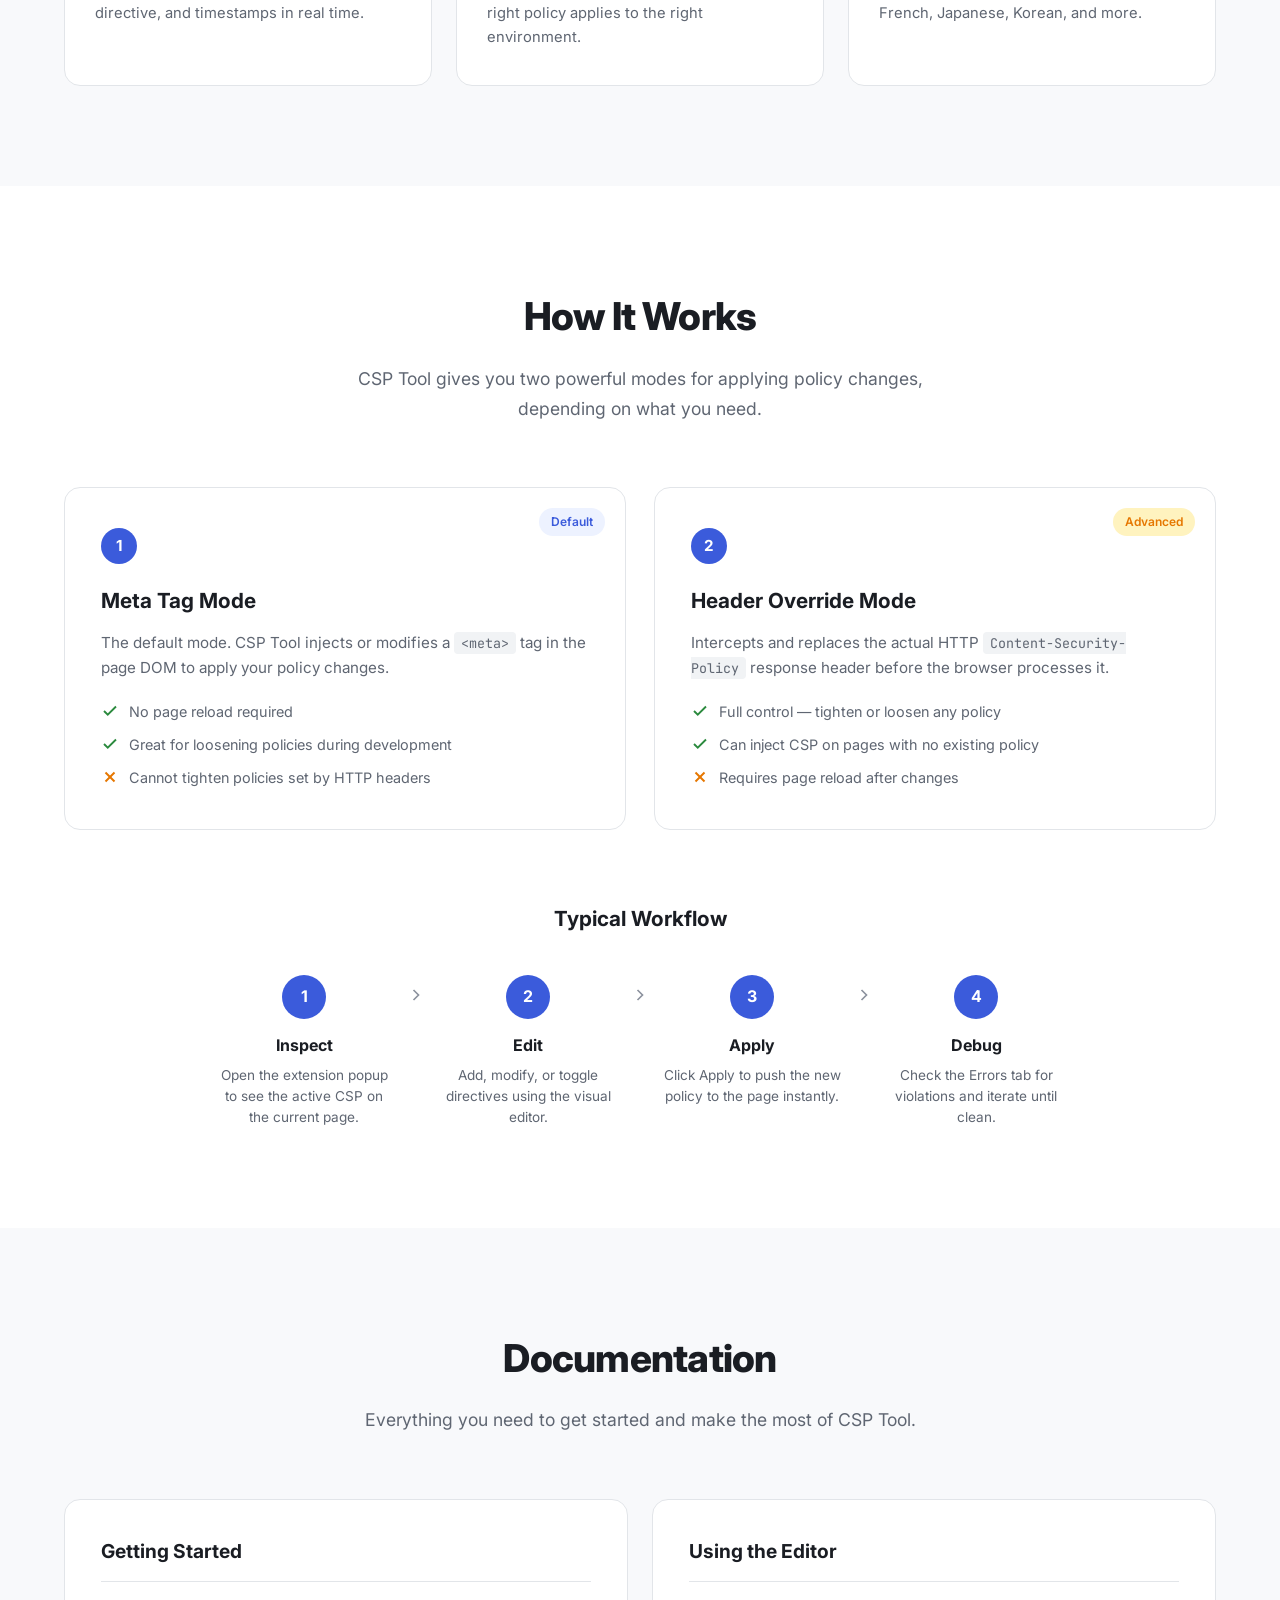
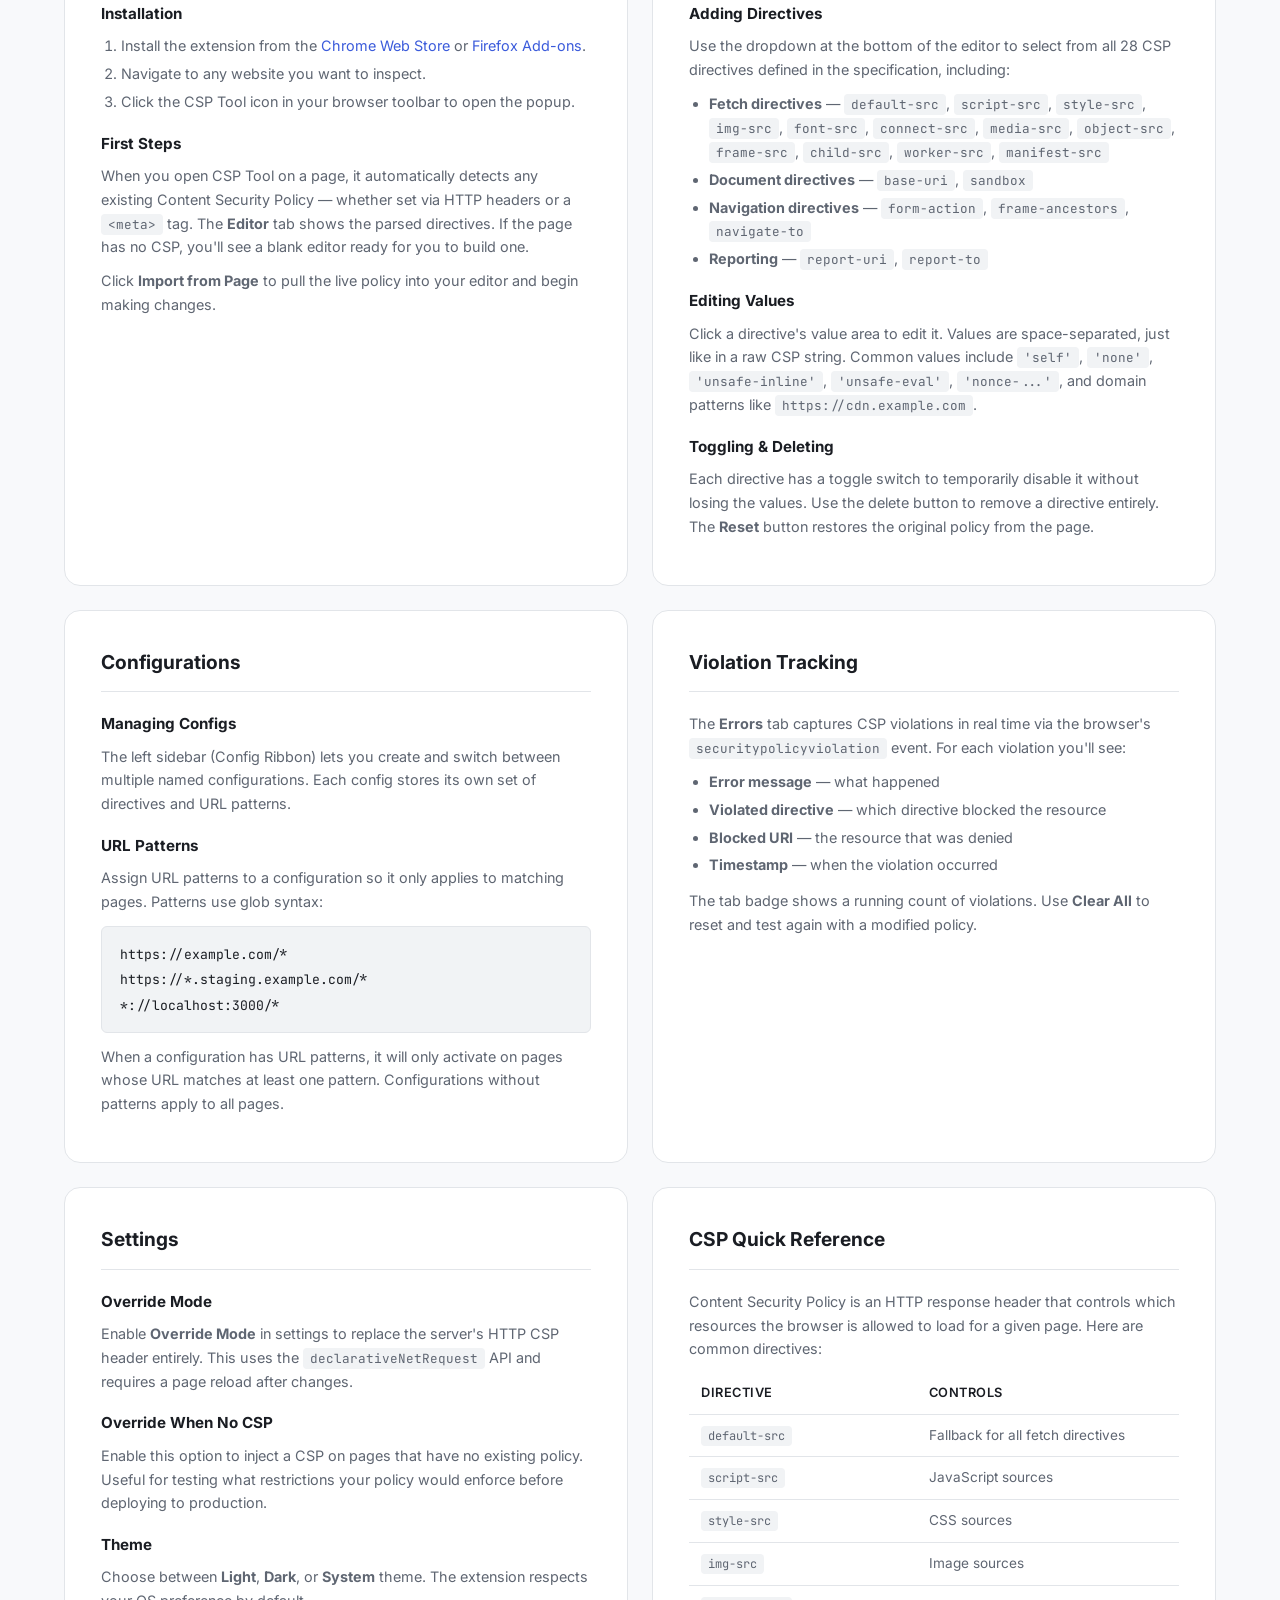
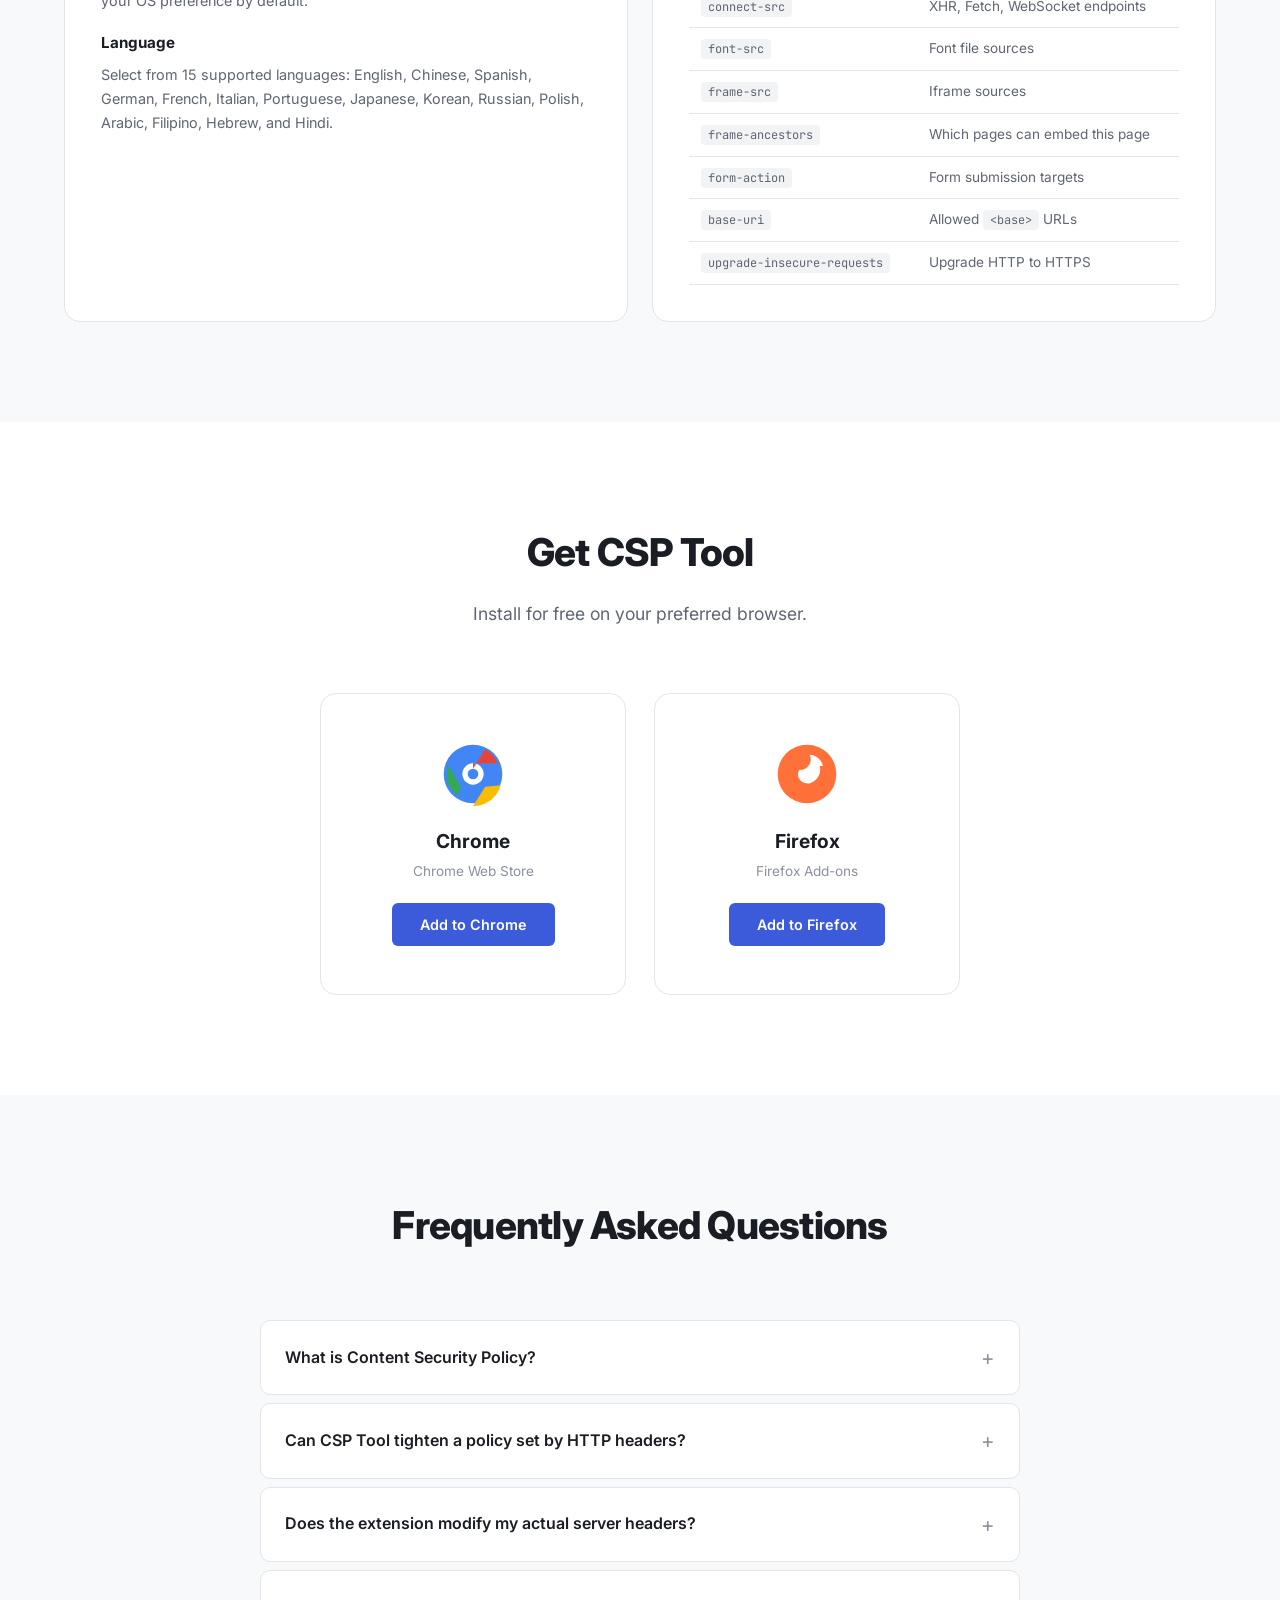
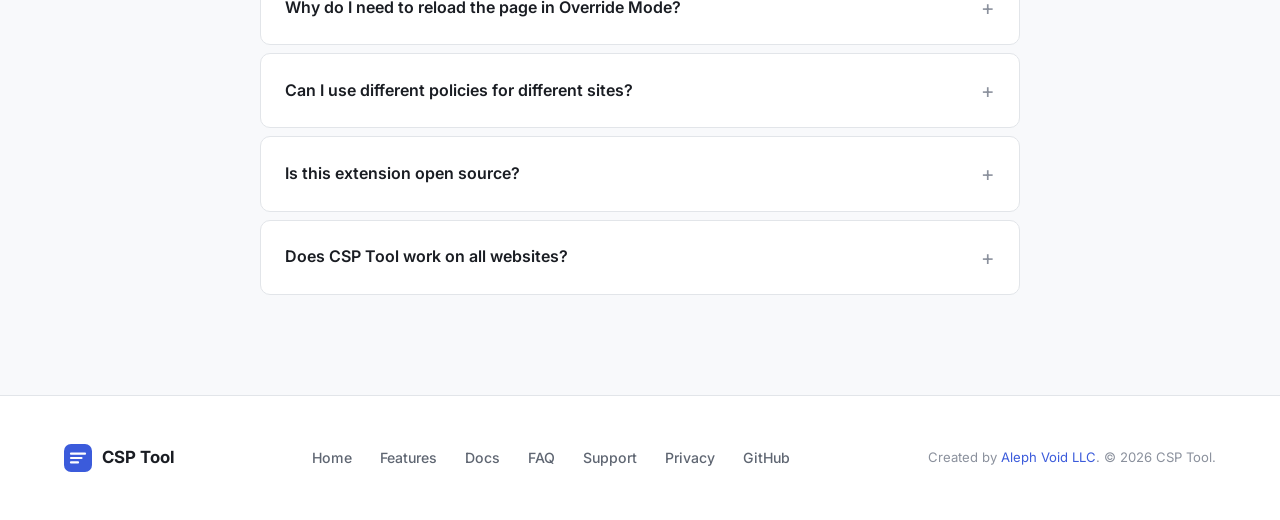
==== commit 2977476f: "Updating website" ====
--- a/index.html
+++ b/index.html
@@ -483,12 +483,15 @@
           <span>CSP Tool</span>
         </div>
         <div class="footer-links">
+          <a href="index.html">Home</a>
           <a href="#features">Features</a>
           <a href="#docs">Docs</a>
           <a href="#faq">FAQ</a>
-          <a href="#">GitHub</a>
-        </div>
-        <p class="footer-copy">&copy; 2026 CSP Tool. Open source under the MIT License.</p>
+          <a href="support.html">Support</a>
+          <a href="privacy.html">Privacy</a>
+          <a href="https://github.com/alephvoid/csptool-web" target="_blank" rel="noopener">GitHub</a>
+        </div>
+        <p class="footer-copy">Created by <a href="https://alephvoid.com" target="_blank" rel="noopener">Aleph Void LLC</a>. &copy; 2026 CSP Tool.</p>
       </div>
     </div>
   </footer>
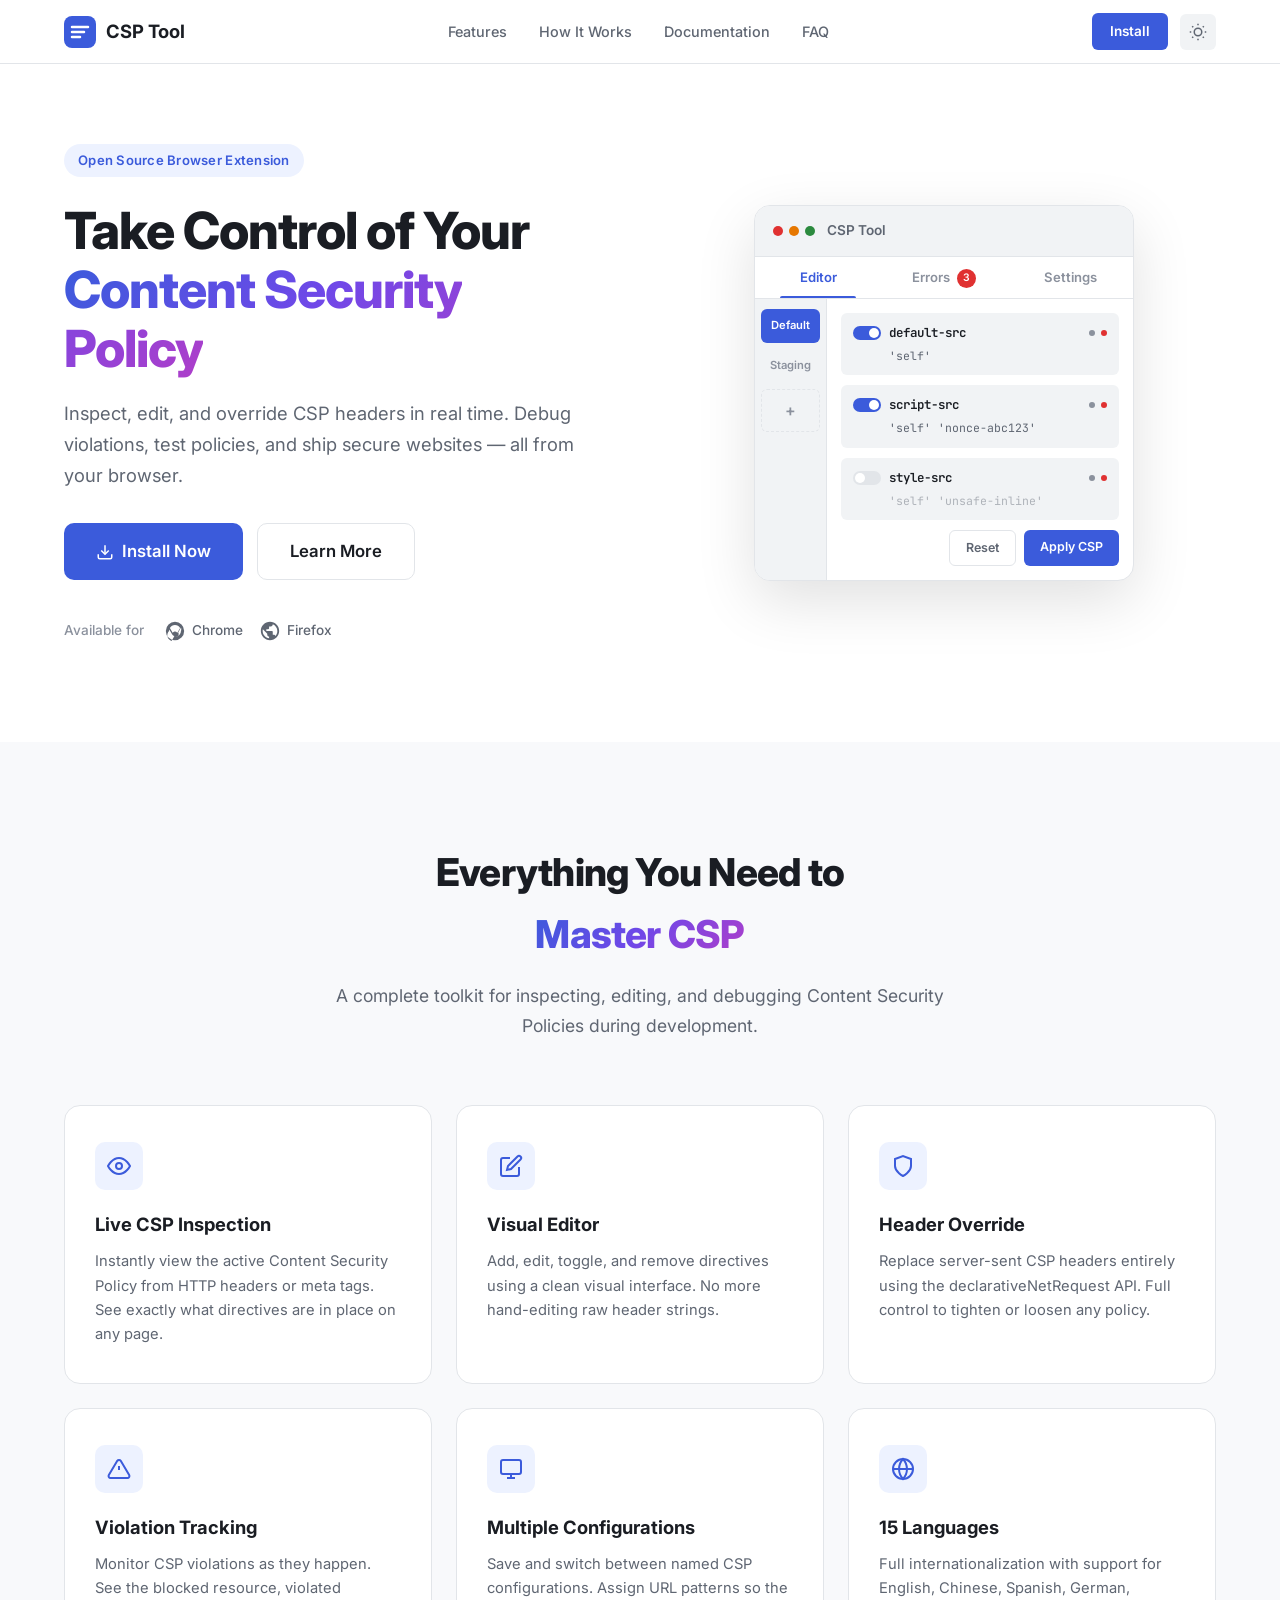
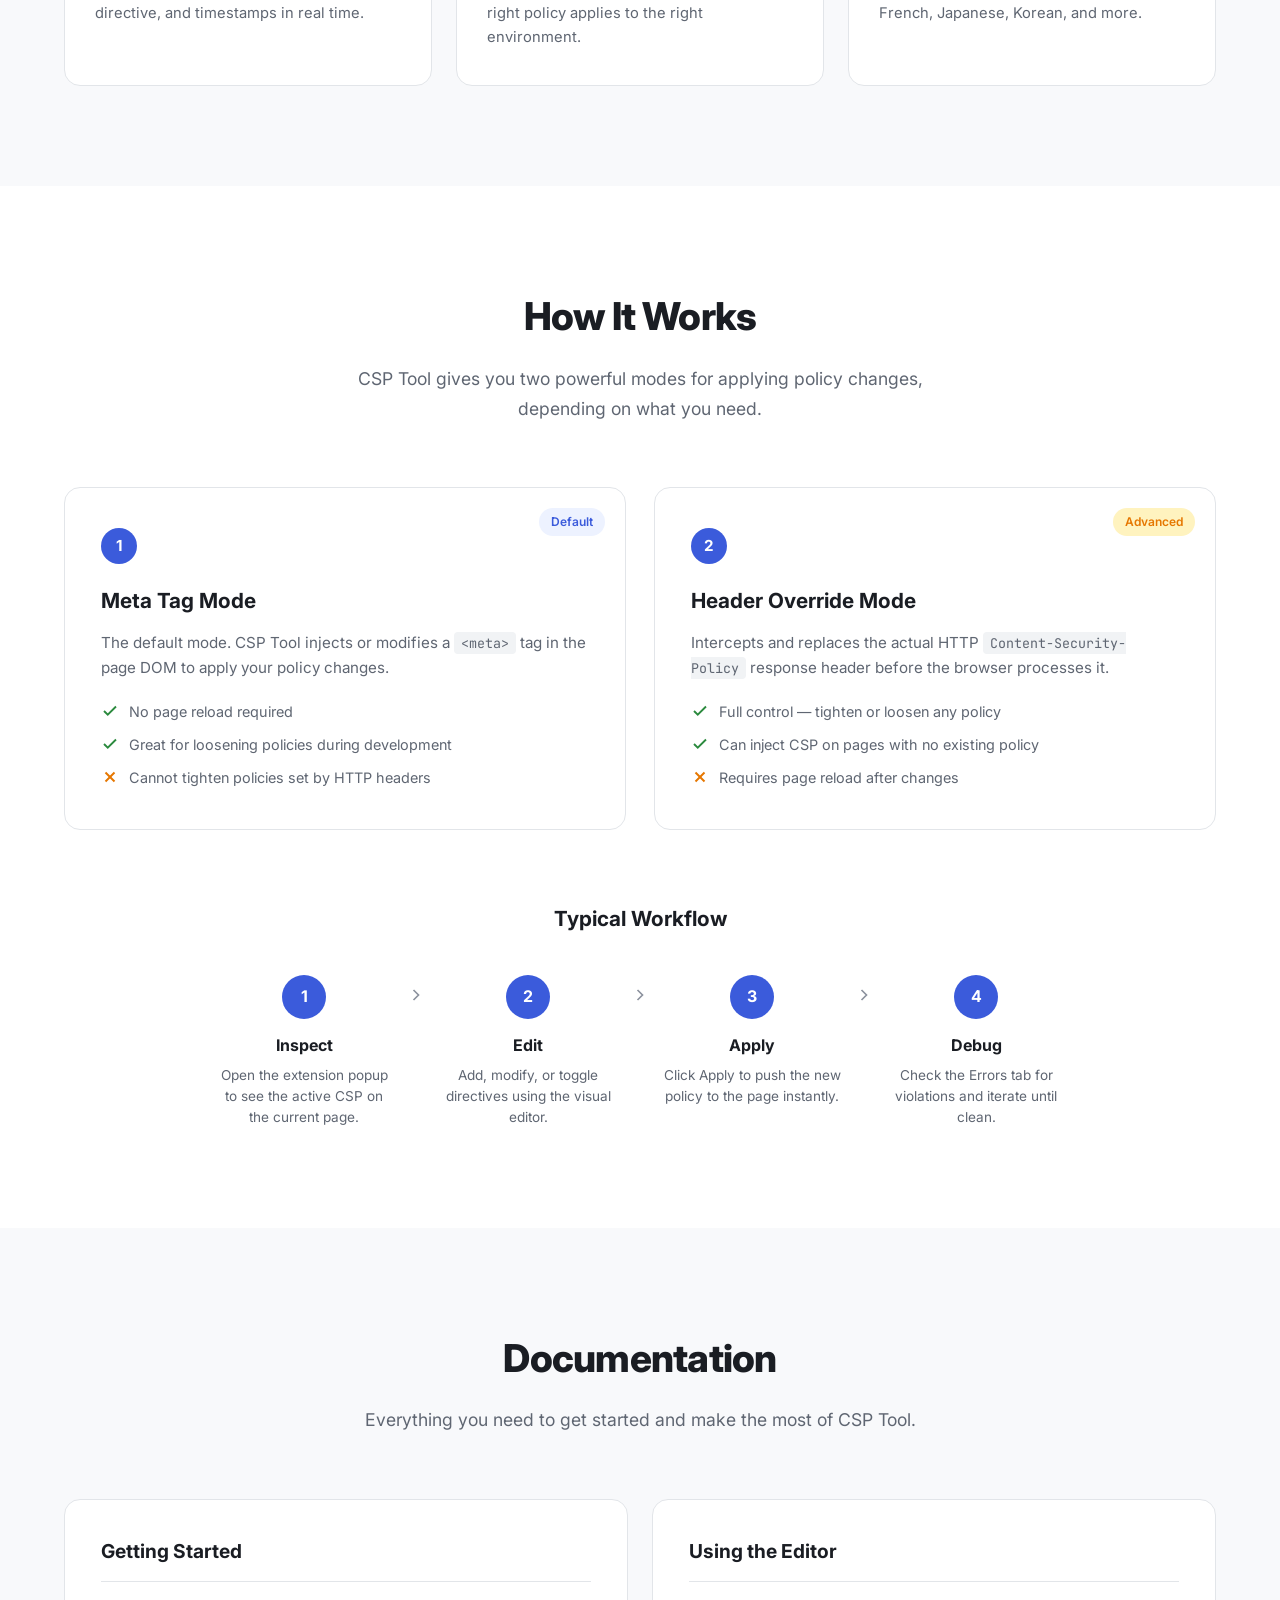
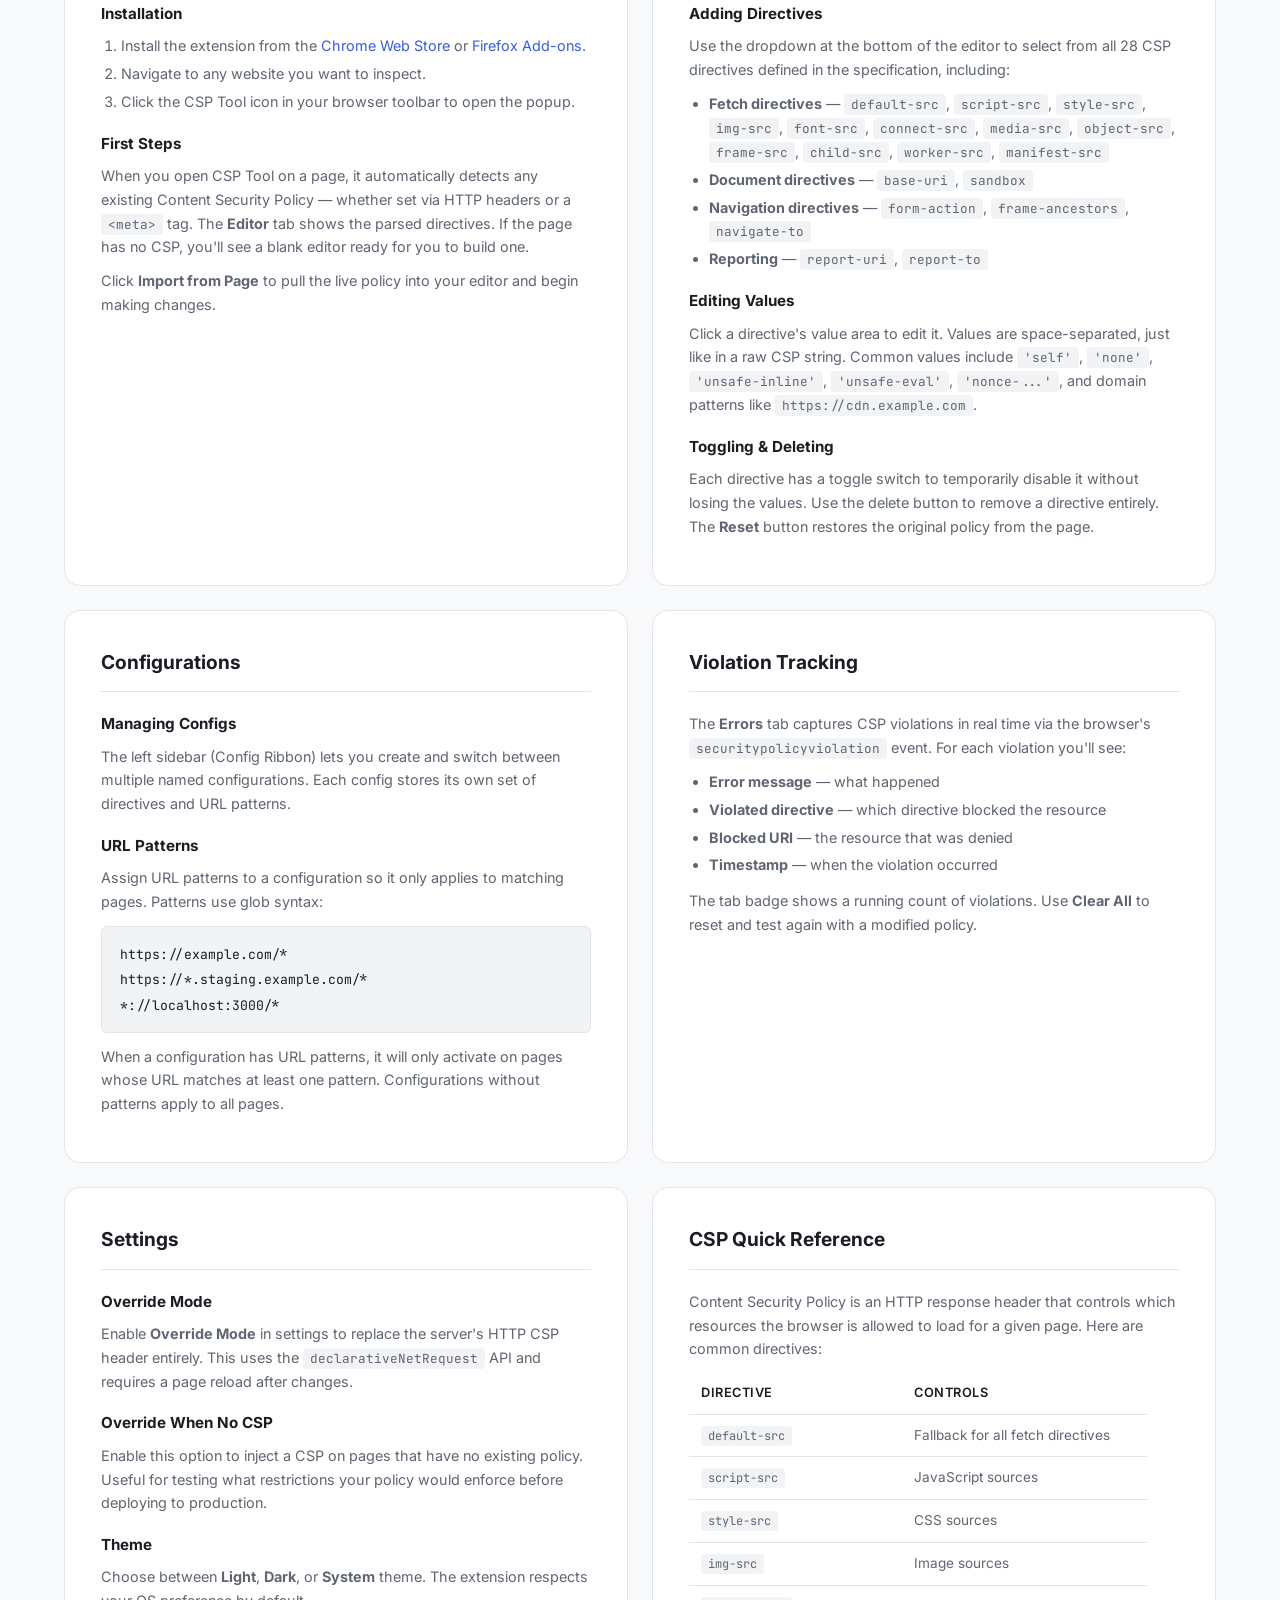
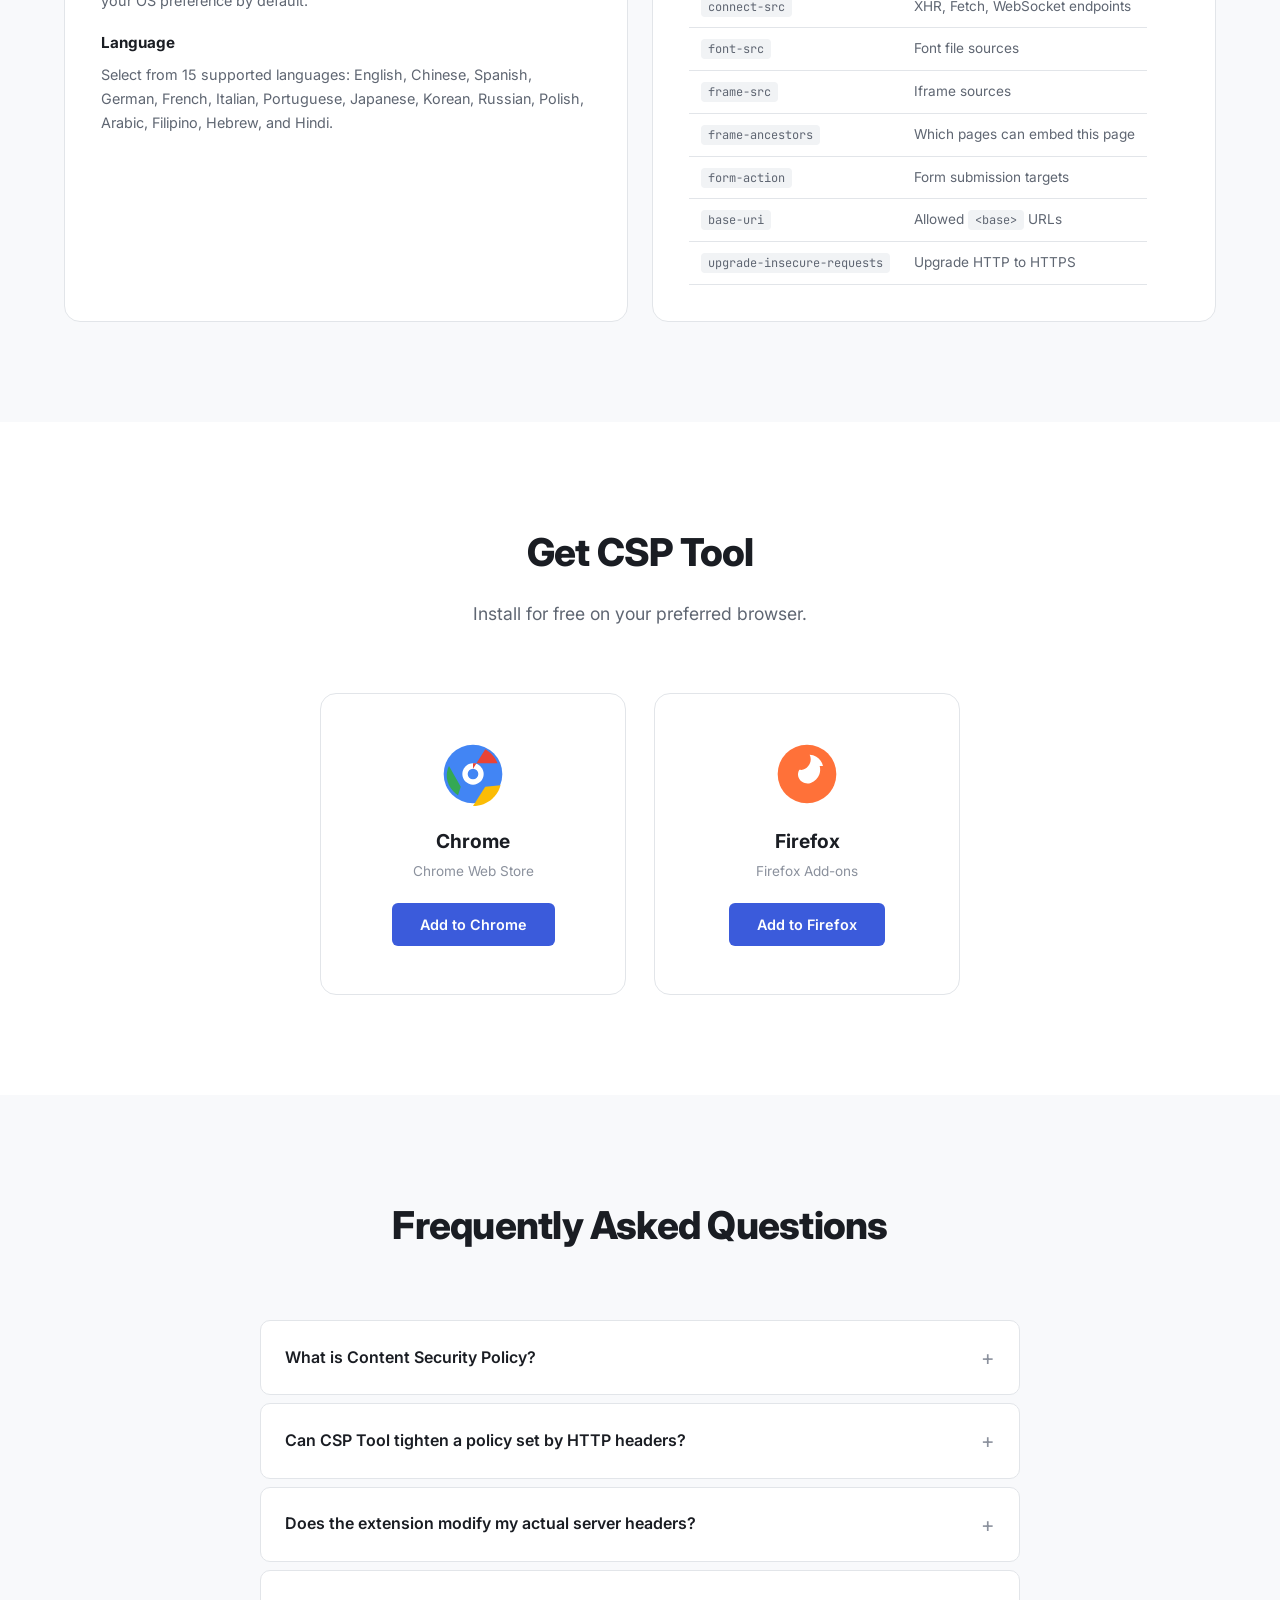
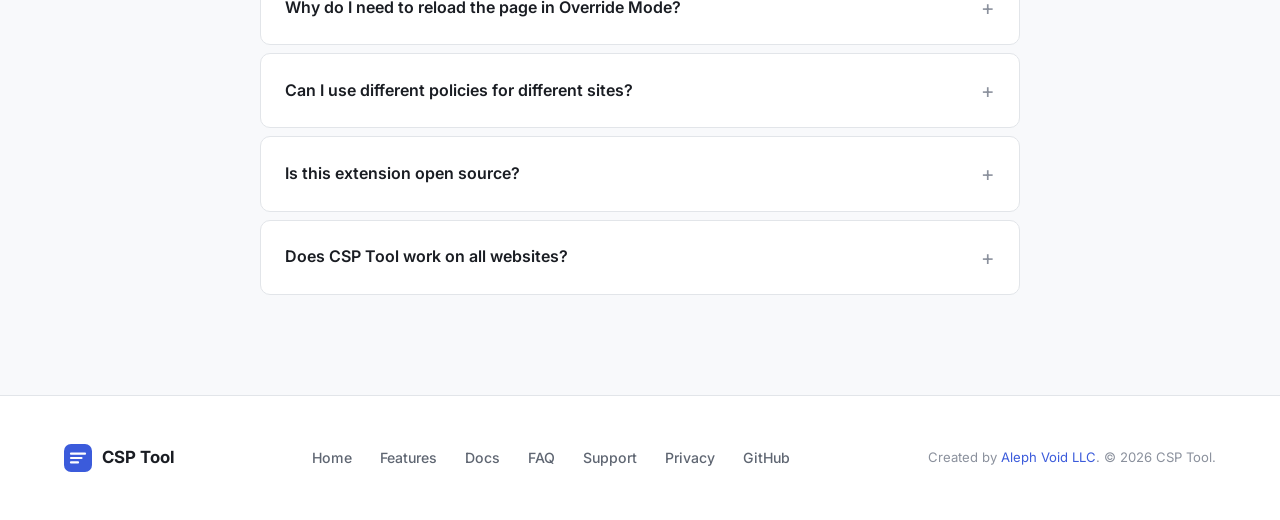
==== commit 164966e0: "Adding links to webstores" ====
--- a/index.html
+++ b/index.html
@@ -293,7 +293,7 @@
           <div class="doc-content">
             <h4>Installation</h4>
             <ol>
-              <li>Install the extension from the <a href="#install">Chrome Web Store</a> or <a href="#install">Firefox Add-ons</a>.</li>
+              <li>Install the extension from the <a href="https://chromewebstore.google.com/detail/csptool/dcbjnefealdfahfgbmdmpeeojcdfkjdl" target="_blank" rel="noopener">Chrome Web Store</a> or <a href="https://addons.mozilla.org/en-US/firefox/addon/csptool/" target="_blank" rel="noopener">Firefox Add-ons</a>.</li>
               <li>Navigate to any website you want to inspect.</li>
               <li>Click the CSP Tool icon in your browser toolbar to open the popup.</li>
             </ol>
@@ -406,7 +406,7 @@
         <p>Install for free on your preferred browser.</p>
       </div>
       <div class="install-grid">
-        <a href="#" class="install-card">
+        <a href="https://chromewebstore.google.com/detail/csptool/dcbjnefealdfahfgbmdmpeeojcdfkjdl" target="_blank" rel="noopener" class="install-card">
           <svg class="install-browser-icon" viewBox="0 0 48 48" fill="none" xmlns="http://www.w3.org/2000/svg">
             <circle cx="24" cy="24" r="22" fill="#4285F4"/>
             <circle cx="24" cy="24" r="8" fill="#fff"/>
@@ -419,7 +419,7 @@
           <p>Chrome Web Store</p>
           <span class="install-btn">Add to Chrome</span>
         </a>
-        <a href="#" class="install-card">
+        <a href="https://addons.mozilla.org/en-US/firefox/addon/csptool/" target="_blank" rel="noopener" class="install-card">
           <svg class="install-browser-icon" viewBox="0 0 48 48" fill="none" xmlns="http://www.w3.org/2000/svg">
             <circle cx="24" cy="24" r="22" fill="#FF7139"/>
             <path d="M36 18c-.5-3-2.5-5.5-5-7-1.5-1-3.2-1.5-5-1.5.5 1 .8 2.2.8 3.5 0 4-3 7.5-7 8-.5 0-1 0-1.5-.1-2 3-1 7 2 9 2 1.3 4.3 1.6 6.5.8 3-1 5.5-3.5 6.5-6.5.7-2 .8-4.2.2-6.2h2.5z" fill="#fff"/>
--- a/styles.css
+++ b/styles.css
@@ -783,6 +783,9 @@
   width: 100%;
   border-collapse: collapse;
   margin-top: 12px;
+  display: block;
+  overflow-x: auto;
+  -webkit-overflow-scrolling: touch;
 }
 .ref-table th,
 .ref-table td {
@@ -936,7 +939,8 @@
 }
 .footer-links {
   display: flex;
-  gap: 28px;
+  flex-wrap: wrap;
+  gap: 16px 28px;
 }
 .footer-links a {
   color: var(--color-text-secondary);
@@ -951,7 +955,27 @@
   color: var(--color-text-muted);
 }
 
+/* ===== Hero: pages without a visual mockup (privacy, support) ===== */
+.hero .container > .hero-content:only-child {
+  grid-column: 1 / -1;
+  max-width: 760px;
+  margin: 0 auto;
+  text-align: center;
+}
+.hero .container > .hero-content:only-child .hero-subtitle {
+  margin-left: auto;
+  margin-right: auto;
+}
+.hero .container > .hero-content:only-child .hero-actions {
+  justify-content: center;
+}
+.hero .container > .hero-content:only-child .hero-browsers {
+  justify-content: center;
+}
+
 /* ===== Responsive ===== */
+
+/* --- Tablet: ≤ 1024px --- */
 @media (max-width: 1024px) {
   .hero .container {
     grid-template-columns: 1fr;
@@ -961,10 +985,25 @@
   .hero-subtitle { margin: 0 auto 32px; }
   .hero-actions { justify-content: center; }
   .hero-browsers { justify-content: center; }
+
+  .features,
+  .how-it-works,
+  .docs,
+  .install,
+  .faq { padding: 80px 0; }
+
   .feature-grid { grid-template-columns: repeat(2, 1fr); }
   .docs-grid { grid-template-columns: 1fr; }
-}
-
+
+  .section-header { margin-bottom: 48px; }
+}
+
+/* --- Large tablet / small laptop: portrait iPad Pro and similar --- */
+@media (max-width: 900px) {
+  .modes-grid { grid-template-columns: 1fr; }
+}
+
+/* --- Mobile: ≤ 768px --- */
 @media (max-width: 768px) {
   .nav-links { display: none; }
   .nav-actions .btn { display: none; }
@@ -972,8 +1011,17 @@
 
   .hero { padding: calc(var(--nav-height) + 48px) 0 64px; }
   .hero h1 { font-size: 2rem; }
+
+  .features,
+  .how-it-works,
+  .docs,
+  .install,
+  .faq { padding: 64px 0; }
+
+  .section-header { margin-bottom: 36px; }
+  .section-header p { font-size: 1rem; }
+
   .feature-grid { grid-template-columns: 1fr; }
-  .modes-grid { grid-template-columns: 1fr; }
   .steps { flex-direction: column; align-items: center; }
   .step-arrow { transform: rotate(90deg); padding: 0; }
   .install-grid { grid-template-columns: 1fr; max-width: 340px; }
@@ -986,10 +1034,39 @@
   .footer-links { justify-content: center; }
 }
 
+/* --- Small phone: ≤ 480px --- */
 @media (max-width: 480px) {
   .container { padding: 0 16px; }
+
+  .hero { padding: calc(var(--nav-height) + 32px) 0 48px; }
   .hero h1 { font-size: 1.7rem; }
+  .hero-visual { display: none; }
+  .hero-actions {
+    flex-direction: column;
+    align-items: stretch;
+  }
+  .hero-actions .btn {
+    justify-content: center;
+    text-align: center;
+  }
+
+  .features,
+  .how-it-works,
+  .docs,
+  .install,
+  .faq { padding: 48px 0; }
+
   .section-header h2 { font-size: 1.6rem; }
-  .mode-card { padding: 28px 24px; }
-  .doc-card { padding: 28px 24px; }
-}
+  .section-header { margin-bottom: 28px; }
+
+  .feature-card { padding: 28px 20px; }
+  .mode-card { padding: 28px 20px; }
+  .doc-card { padding: 24px 18px; }
+
+  .faq-item summary { padding: 16px 18px; font-size: .95rem; }
+  .faq-item p { padding: 0 18px 16px; }
+
+  .footer { padding: 36px 0; }
+  .footer-links { gap: 12px 20px; }
+  .footer-copy { font-size: .8rem; }
+}
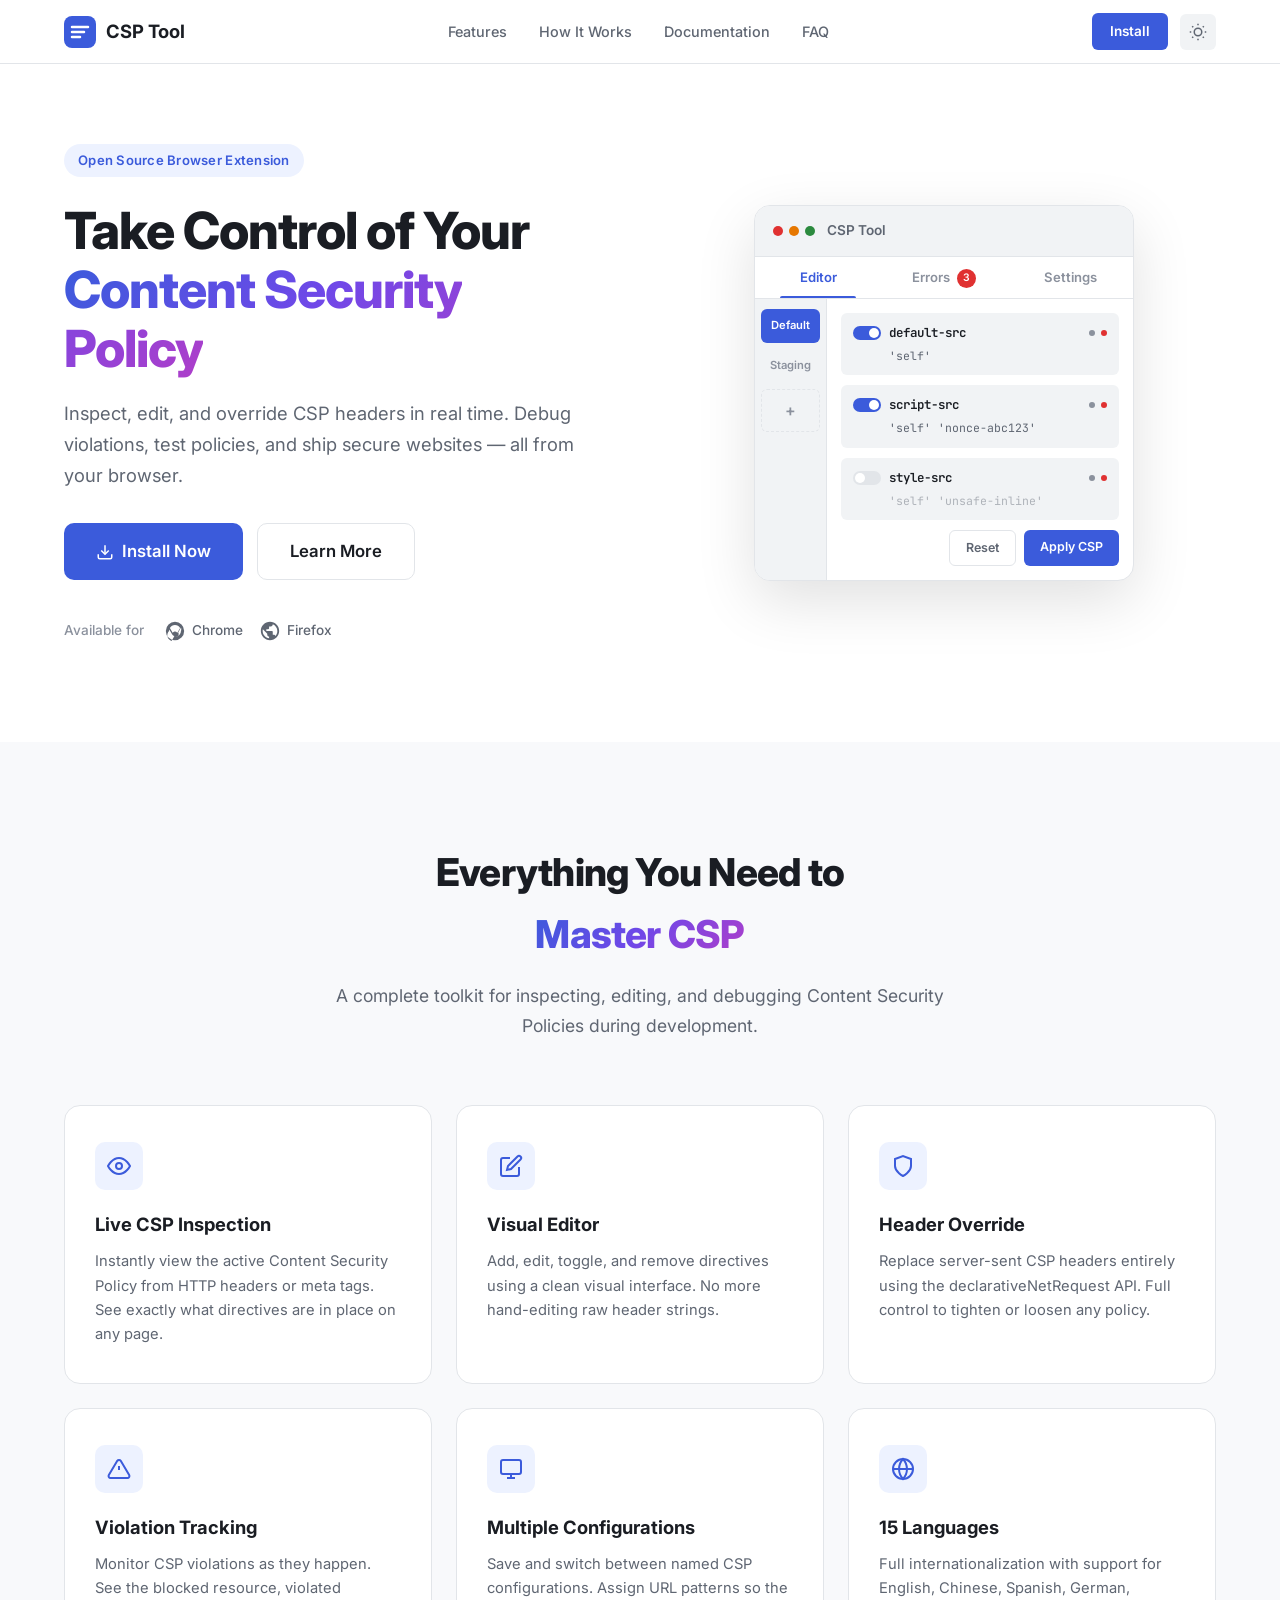
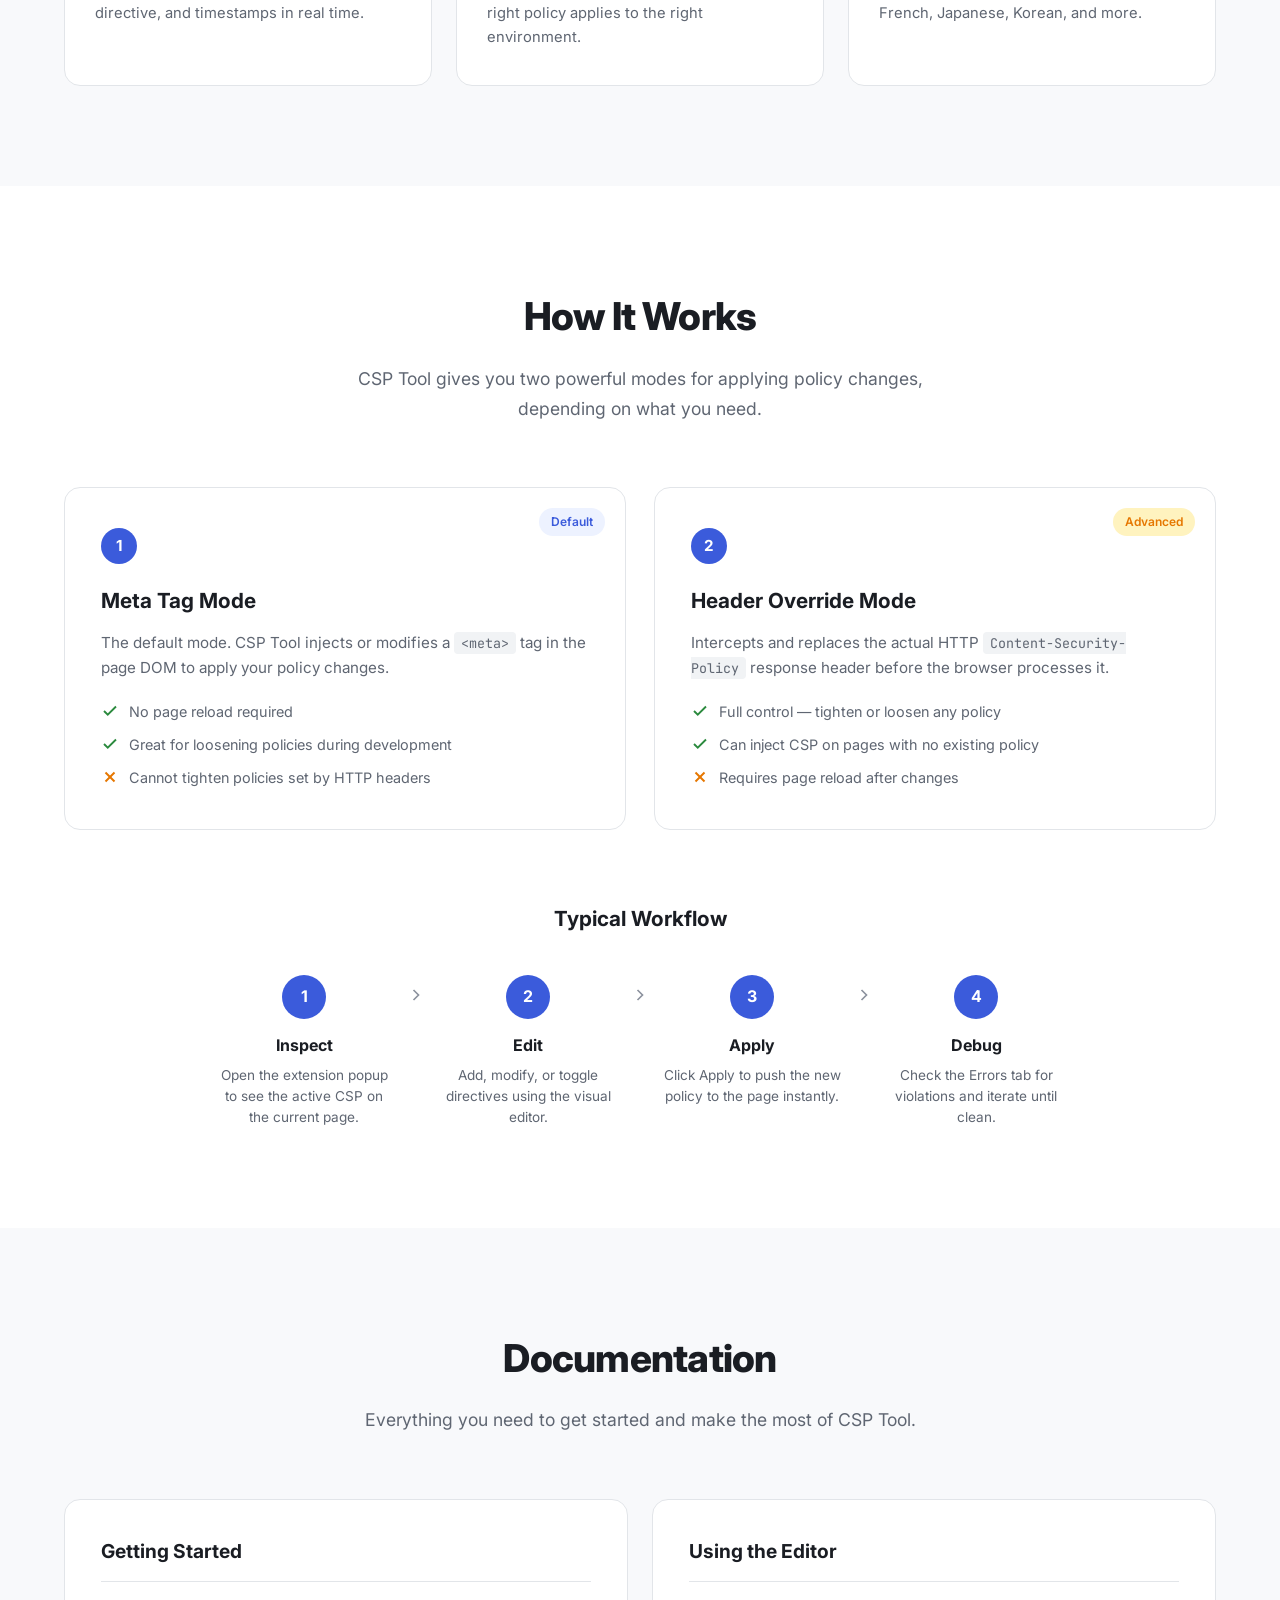
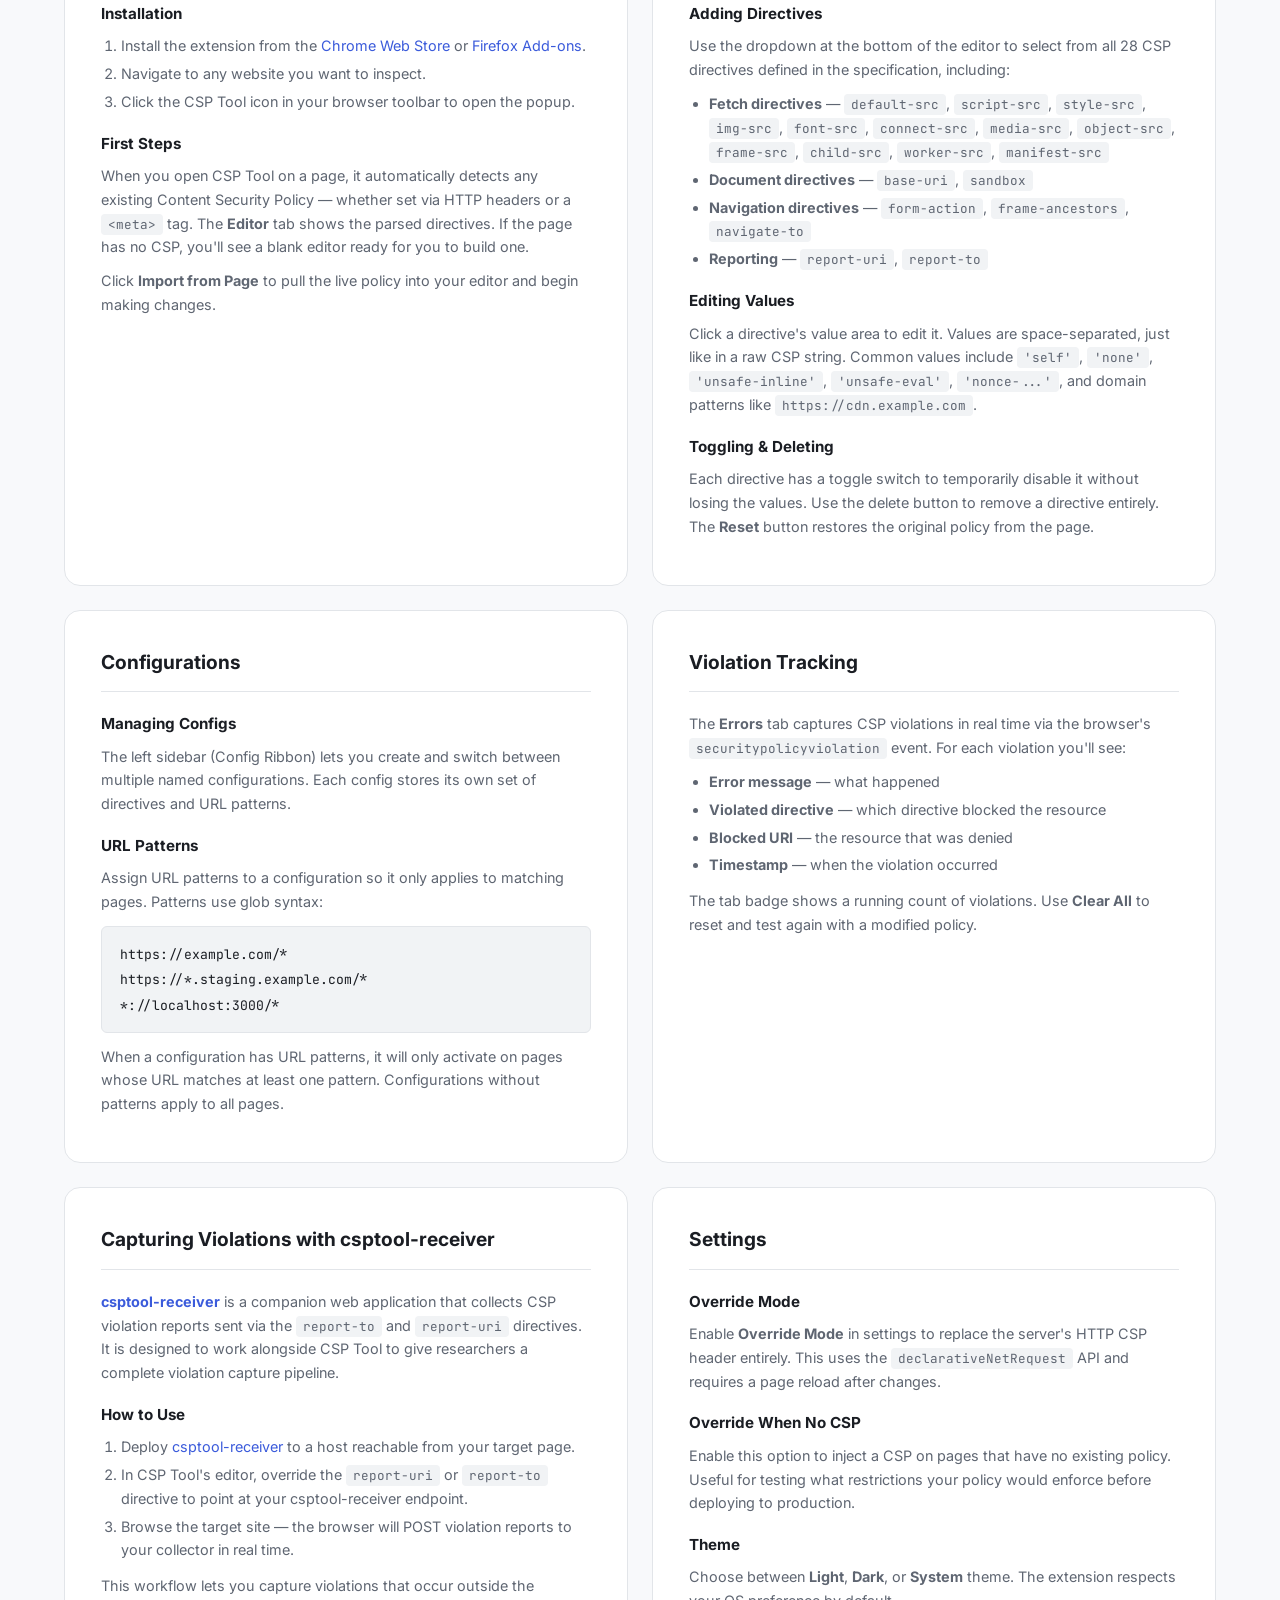
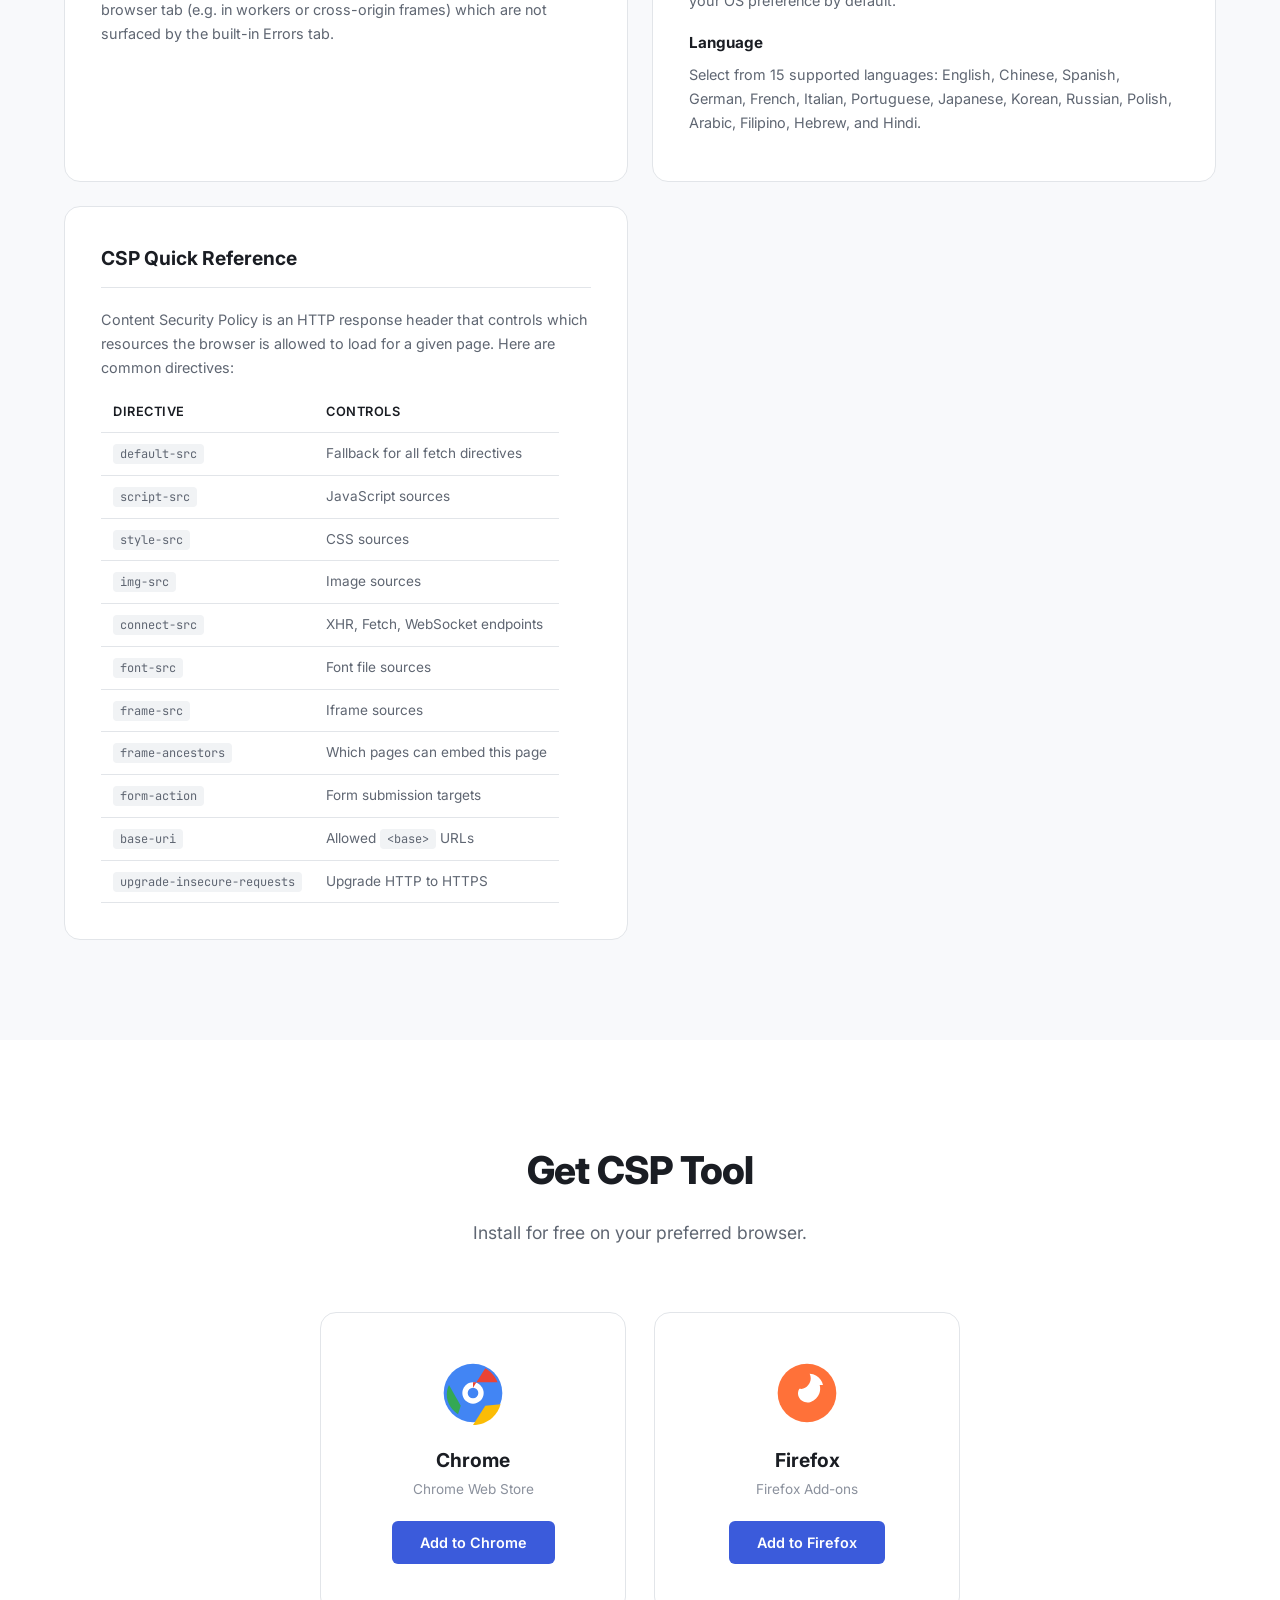
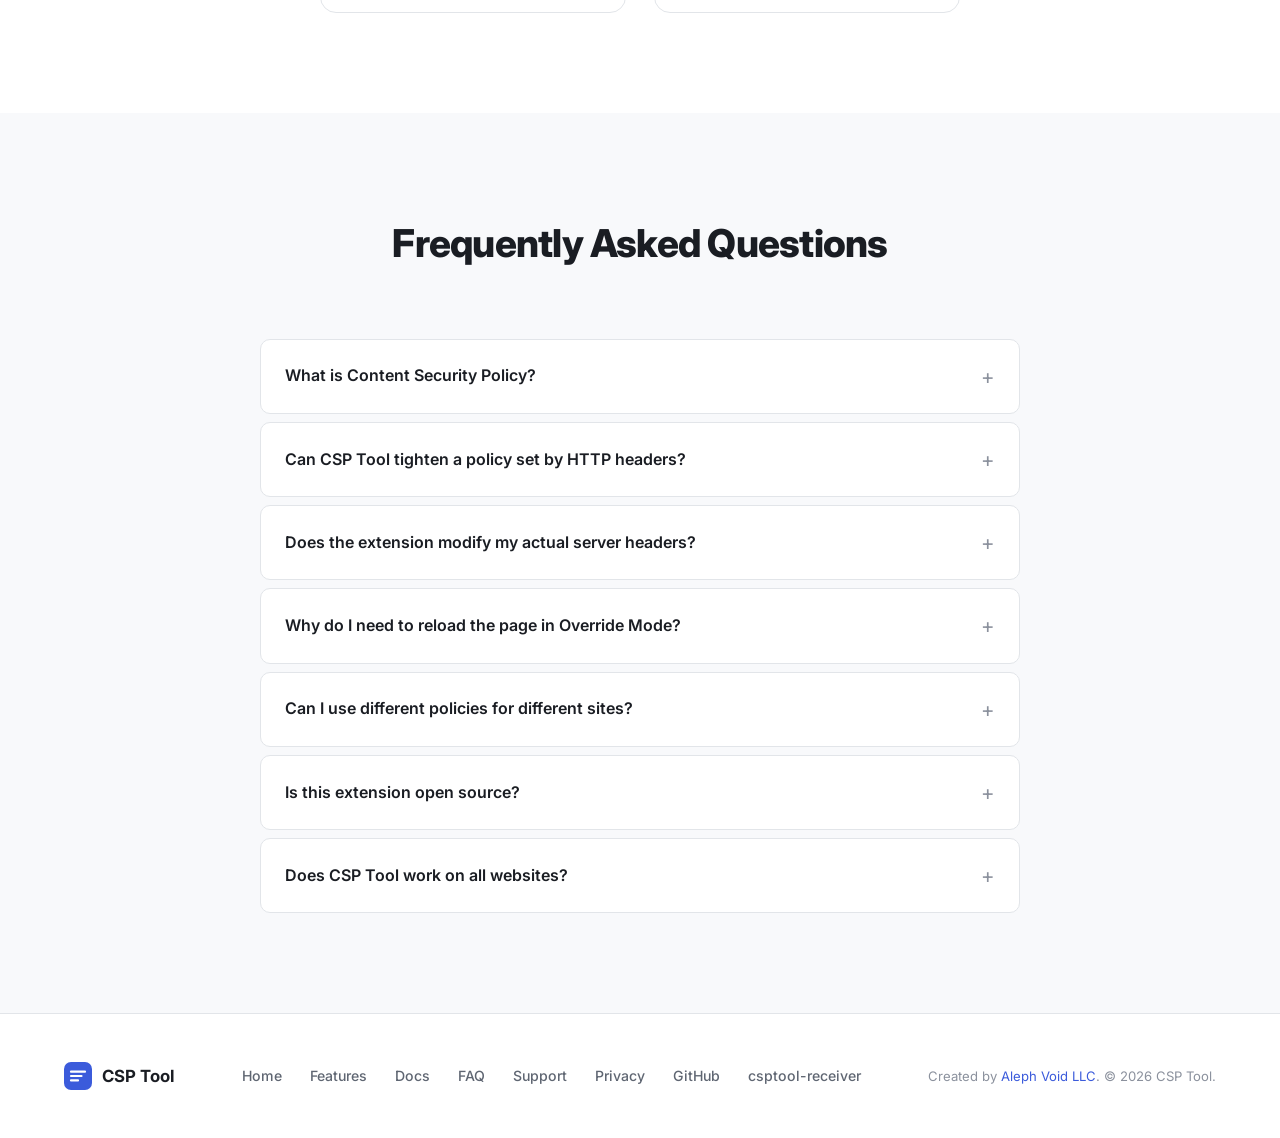
==== commit 95bfc695: "Adding Receiver information" ====
--- a/index.html
+++ b/index.html
@@ -293,7 +293,7 @@
           <div class="doc-content">
             <h4>Installation</h4>
             <ol>
-              <li>Install the extension from the <a href="https://chromewebstore.google.com/detail/csptool/dcbjnefealdfahfgbmdmpeeojcdfkjdl" target="_blank" rel="noopener">Chrome Web Store</a> or <a href="https://addons.mozilla.org/en-US/firefox/addon/csptool/" target="_blank" rel="noopener">Firefox Add-ons</a>.</li>
+              <li>Install the extension from the <a href="#install">Chrome Web Store</a> or <a href="#install">Firefox Add-ons</a>.</li>
               <li>Navigate to any website you want to inspect.</li>
               <li>Click the CSP Tool icon in your browser toolbar to open the popup.</li>
             </ol>
@@ -351,6 +351,21 @@
               <li><strong>Timestamp</strong> &mdash; when the violation occurred</li>
             </ul>
             <p>The tab badge shows a running count of violations. Use <strong>Clear All</strong> to reset and test again with a modified policy.</p>
+          </div>
+        </div>
+
+        <!-- CSP Receiver -->
+        <div class="doc-card" id="doc-receiver">
+          <h3>Capturing Violations with csptool-receiver</h3>
+          <div class="doc-content">
+            <p><a href="https://github.com/aleph-void/csptool-receiver" target="_blank" rel="noopener"><strong>csptool-receiver</strong></a> is a companion web application that collects CSP violation reports sent via the <code>report-to</code> and <code>report-uri</code> directives. It is designed to work alongside CSP Tool to give researchers a complete violation capture pipeline.</p>
+            <h4>How to Use</h4>
+            <ol>
+              <li>Deploy <a href="https://github.com/aleph-void/csptool-receiver" target="_blank" rel="noopener">csptool-receiver</a> to a host reachable from your target page.</li>
+              <li>In CSP Tool's editor, override the <code>report-uri</code> or <code>report-to</code> directive to point at your csptool-receiver endpoint.</li>
+              <li>Browse the target site &mdash; the browser will POST violation reports to your collector in real time.</li>
+            </ol>
+            <p>This workflow lets you capture violations that occur outside the browser tab (e.g. in workers or cross-origin frames) which are not surfaced by the built-in Errors tab.</p>
           </div>
         </div>
 
@@ -406,7 +421,7 @@
         <p>Install for free on your preferred browser.</p>
       </div>
       <div class="install-grid">
-        <a href="https://chromewebstore.google.com/detail/csptool/dcbjnefealdfahfgbmdmpeeojcdfkjdl" target="_blank" rel="noopener" class="install-card">
+        <a href="#" class="install-card">
           <svg class="install-browser-icon" viewBox="0 0 48 48" fill="none" xmlns="http://www.w3.org/2000/svg">
             <circle cx="24" cy="24" r="22" fill="#4285F4"/>
             <circle cx="24" cy="24" r="8" fill="#fff"/>
@@ -419,7 +434,7 @@
           <p>Chrome Web Store</p>
           <span class="install-btn">Add to Chrome</span>
         </a>
-        <a href="https://addons.mozilla.org/en-US/firefox/addon/csptool/" target="_blank" rel="noopener" class="install-card">
+        <a href="#" class="install-card">
           <svg class="install-browser-icon" viewBox="0 0 48 48" fill="none" xmlns="http://www.w3.org/2000/svg">
             <circle cx="24" cy="24" r="22" fill="#FF7139"/>
             <path d="M36 18c-.5-3-2.5-5.5-5-7-1.5-1-3.2-1.5-5-1.5.5 1 .8 2.2.8 3.5 0 4-3 7.5-7 8-.5 0-1 0-1.5-.1-2 3-1 7 2 9 2 1.3 4.3 1.6 6.5.8 3-1 5.5-3.5 6.5-6.5.7-2 .8-4.2.2-6.2h2.5z" fill="#fff"/>
@@ -490,6 +505,7 @@
           <a href="support.html">Support</a>
           <a href="privacy.html">Privacy</a>
           <a href="https://github.com/alephvoid/csptool-web" target="_blank" rel="noopener">GitHub</a>
+          <a href="https://github.com/aleph-void/csptool-receiver" target="_blank" rel="noopener">csptool-receiver</a>
         </div>
         <p class="footer-copy">Created by <a href="https://alephvoid.com" target="_blank" rel="noopener">Aleph Void LLC</a>. &copy; 2026 CSP Tool.</p>
       </div>
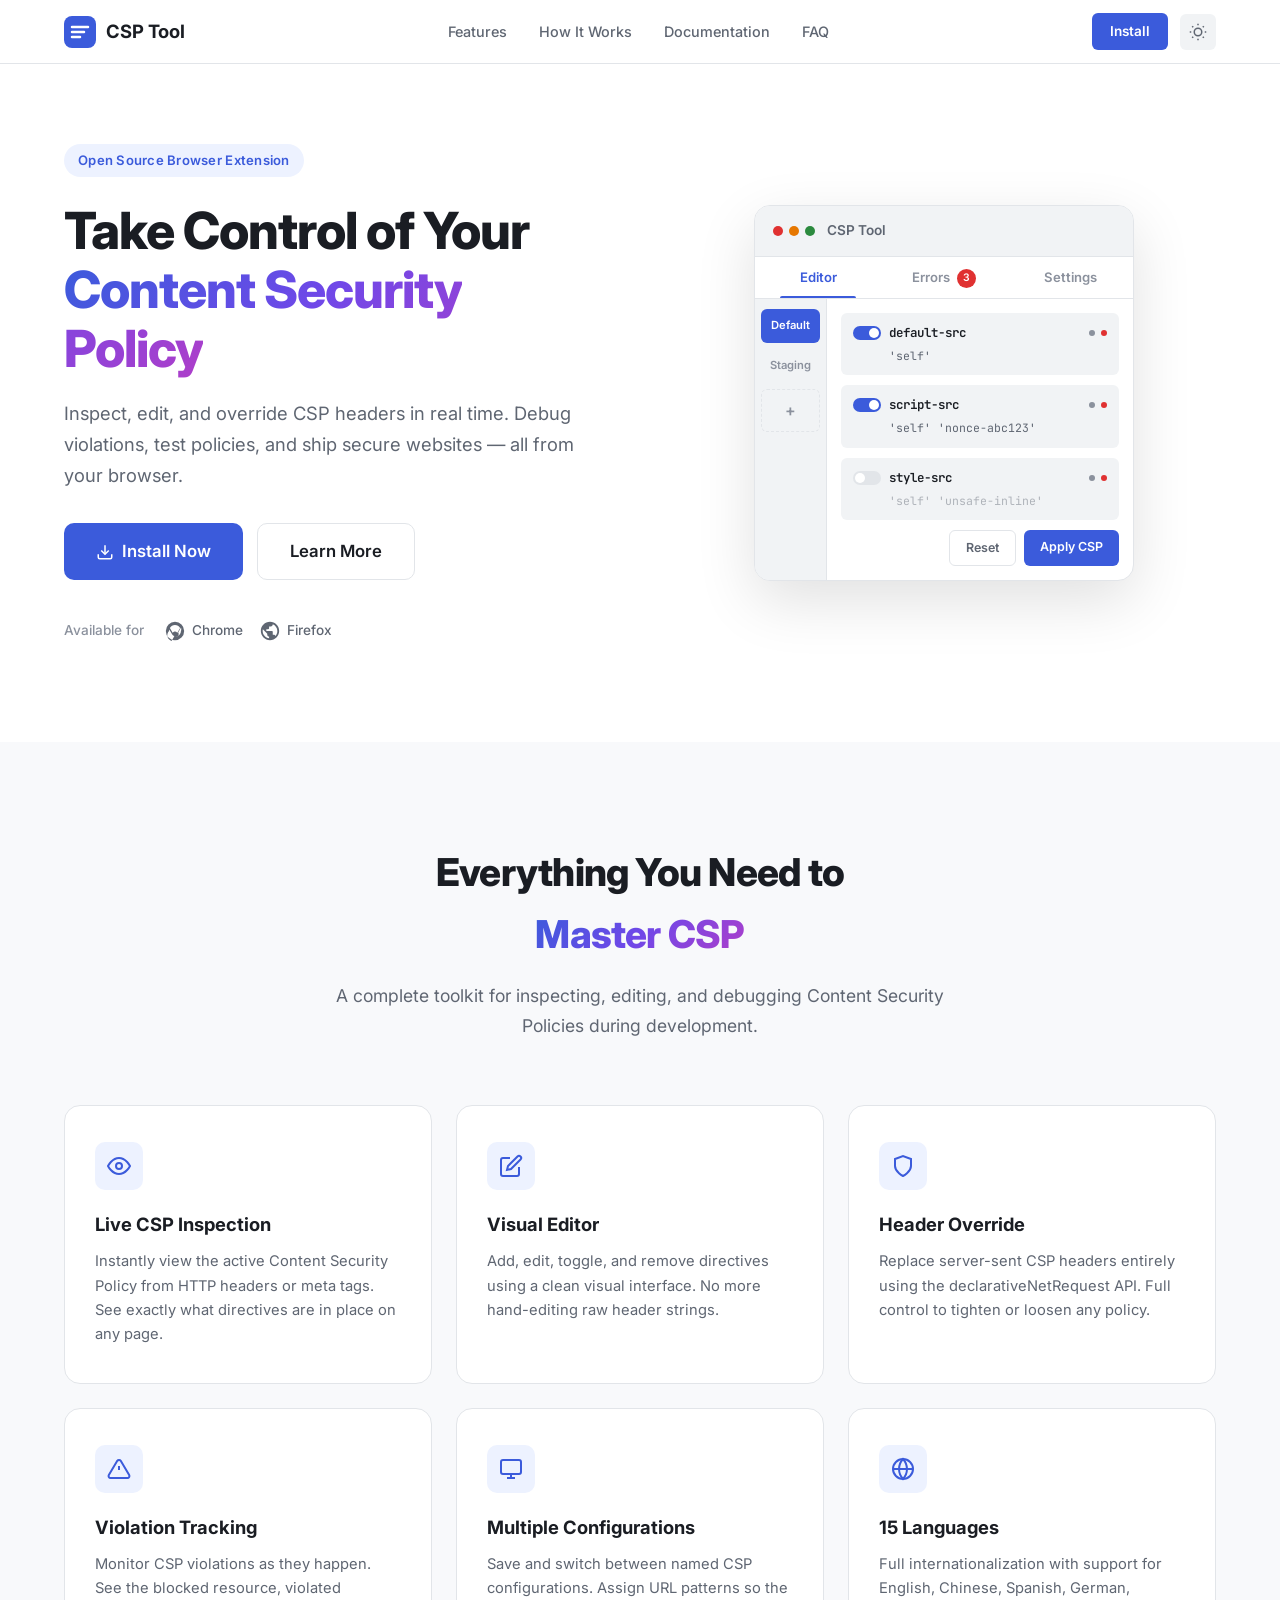
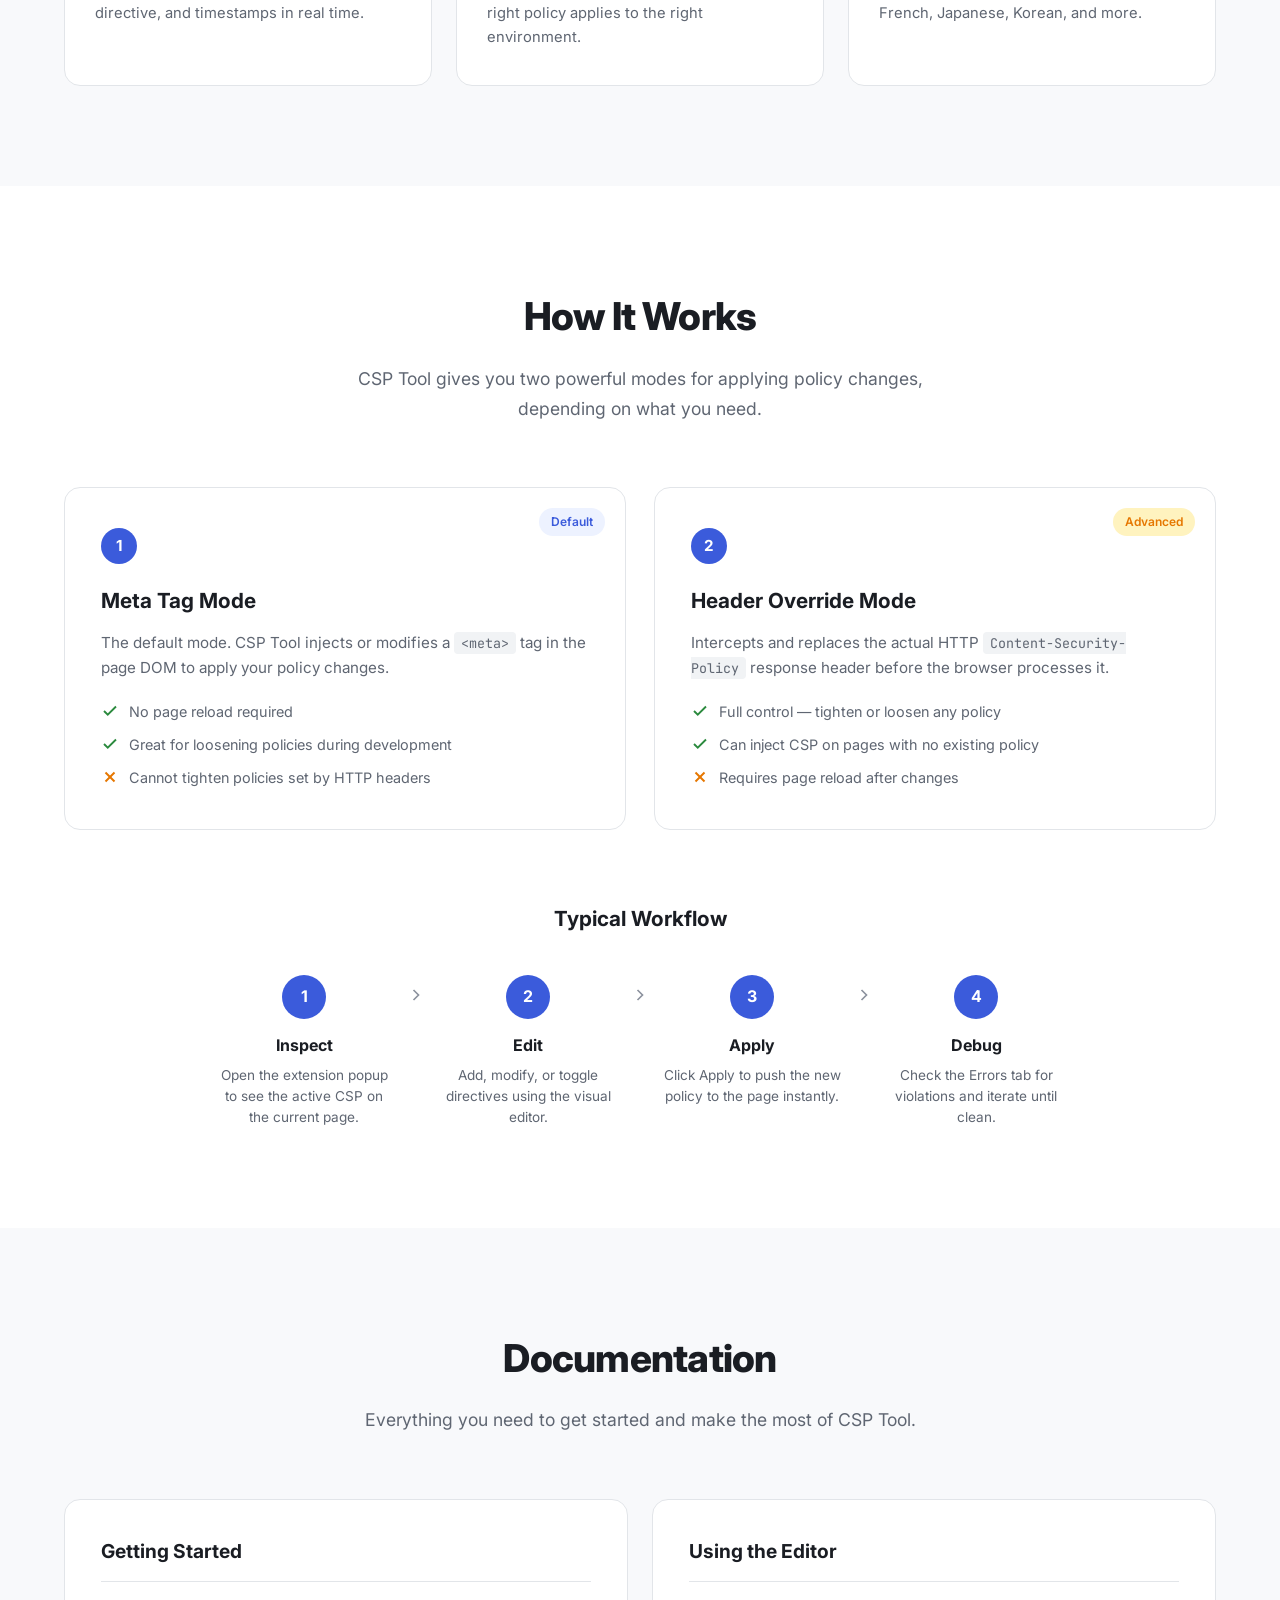
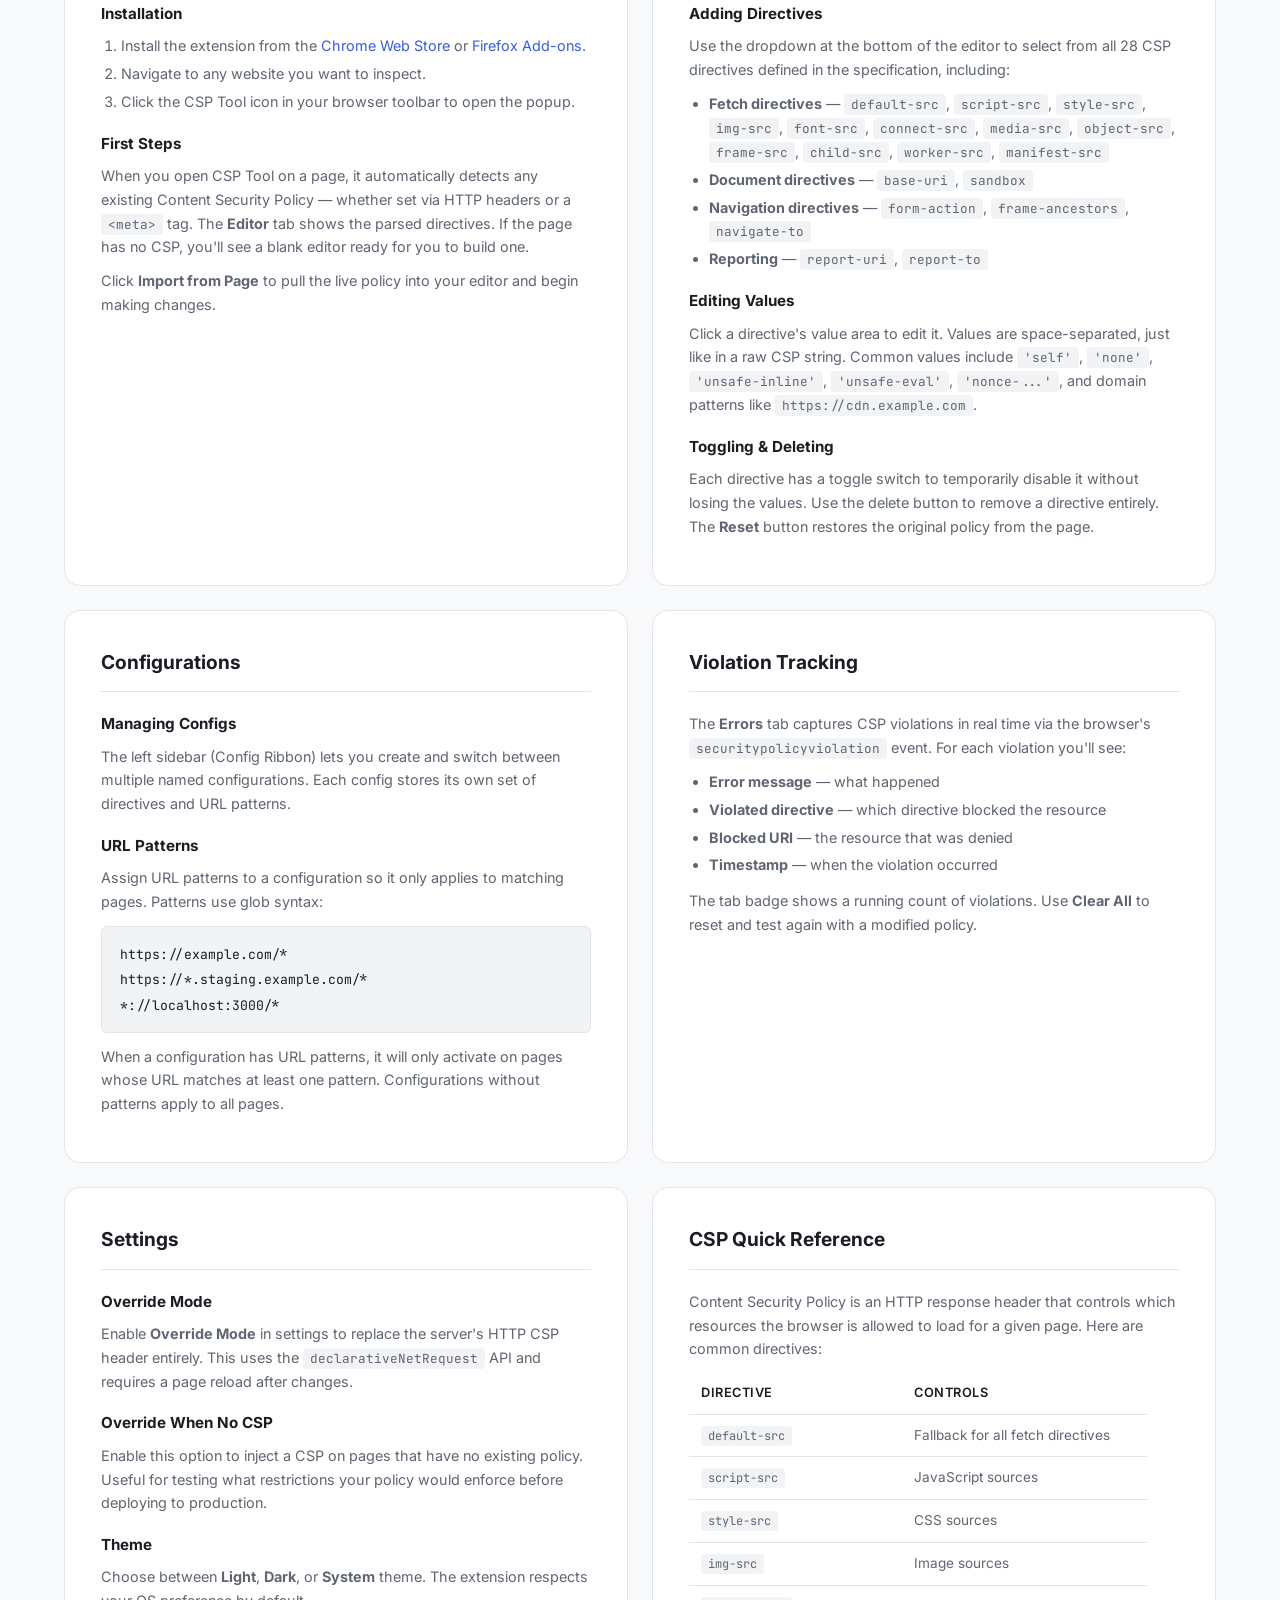
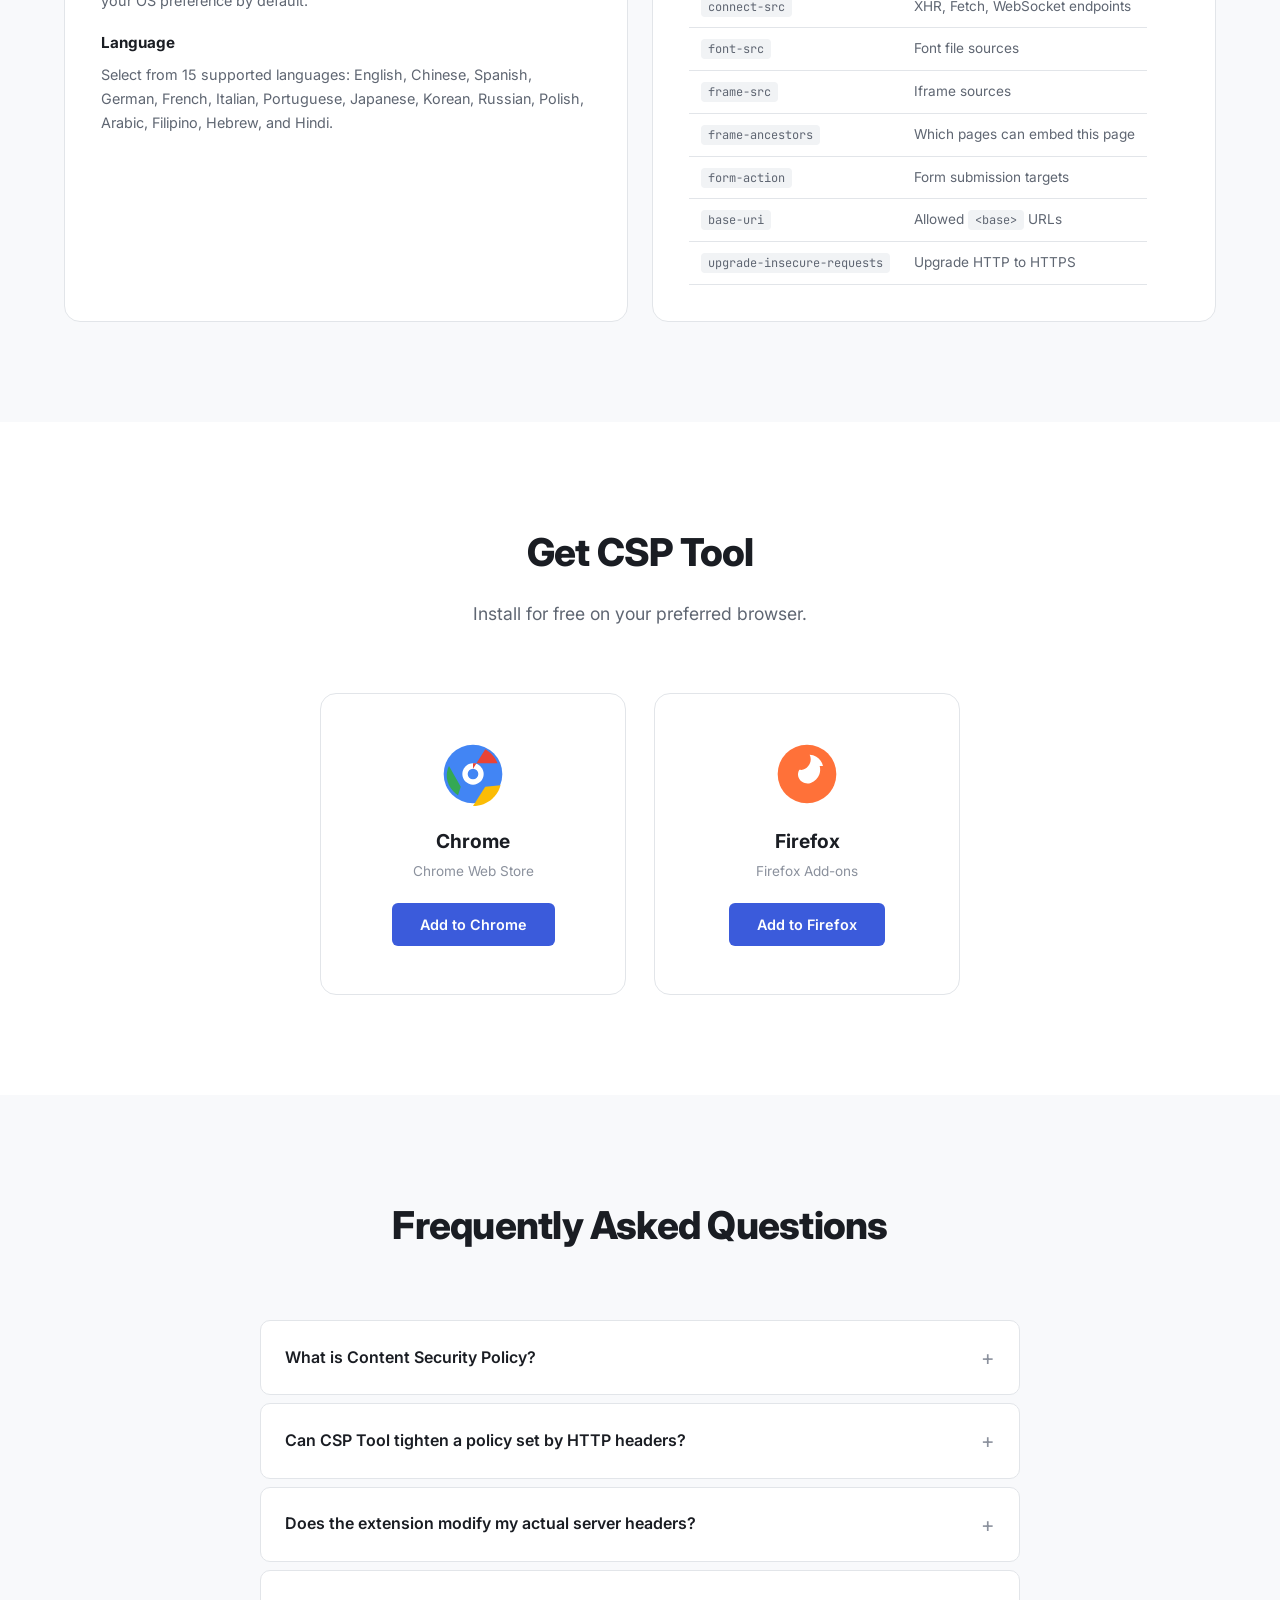
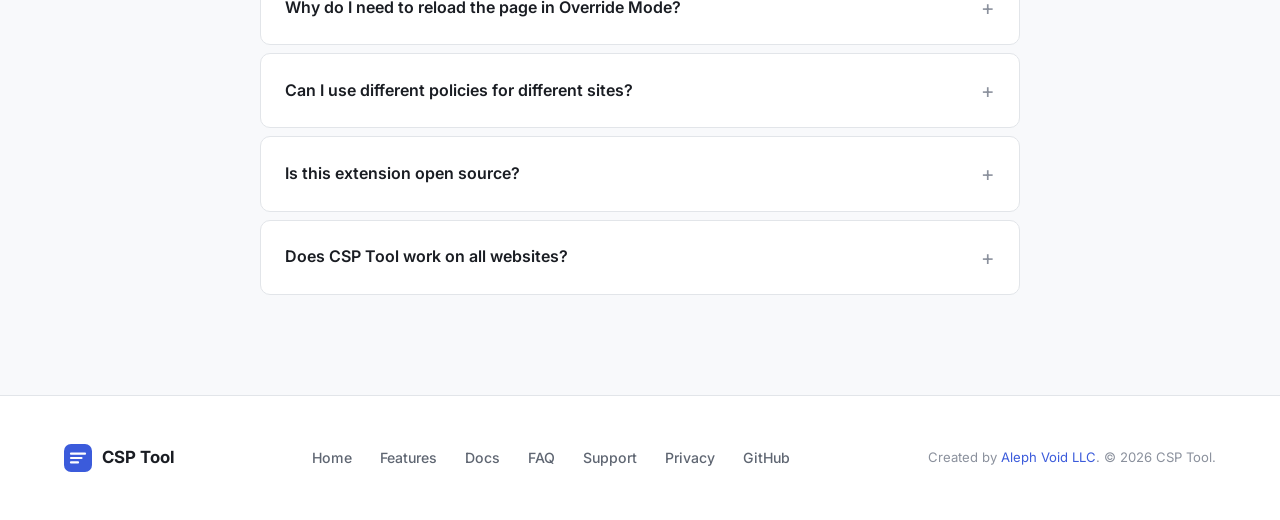
==== commit ede81551: "Adding favicon" ====
--- a/index.html
+++ b/index.html
@@ -5,6 +5,7 @@
   <meta name="viewport" content="width=device-width, initial-scale=1.0" />
   <title>CSP Tool - Browser Extension for Content Security Policy Development</title>
   <meta name="description" content="Inspect, edit, and override Content Security Policies in real time. A developer tool for Chrome and Firefox." />
+  <link rel="icon" type="image/svg+xml" href="https://alephvoid.com/assets/logo.svg" />
   <link rel="preconnect" href="https://fonts.googleapis.com" />
   <link rel="preconnect" href="https://fonts.gstatic.com" crossorigin />
   <link href="https://fonts.googleapis.com/css2?family=Inter:wght@400;500;600;700;800&family=JetBrains+Mono:wght@400;500&display=swap" rel="stylesheet" />
@@ -293,7 +294,7 @@
           <div class="doc-content">
             <h4>Installation</h4>
             <ol>
-              <li>Install the extension from the <a href="#install">Chrome Web Store</a> or <a href="#install">Firefox Add-ons</a>.</li>
+              <li>Install the extension from the <a href="https://chromewebstore.google.com/detail/csptool/dcbjnefealdfahfgbmdmpeeojcdfkjdl" target="_blank" rel="noopener">Chrome Web Store</a> or <a href="https://addons.mozilla.org/en-US/firefox/addon/csptool/" target="_blank" rel="noopener">Firefox Add-ons</a>.</li>
               <li>Navigate to any website you want to inspect.</li>
               <li>Click the CSP Tool icon in your browser toolbar to open the popup.</li>
             </ol>
@@ -351,21 +352,6 @@
               <li><strong>Timestamp</strong> &mdash; when the violation occurred</li>
             </ul>
             <p>The tab badge shows a running count of violations. Use <strong>Clear All</strong> to reset and test again with a modified policy.</p>
-          </div>
-        </div>
-
-        <!-- CSP Receiver -->
-        <div class="doc-card" id="doc-receiver">
-          <h3>Capturing Violations with csptool-receiver</h3>
-          <div class="doc-content">
-            <p><a href="https://github.com/aleph-void/csptool-receiver" target="_blank" rel="noopener"><strong>csptool-receiver</strong></a> is a companion web application that collects CSP violation reports sent via the <code>report-to</code> and <code>report-uri</code> directives. It is designed to work alongside CSP Tool to give researchers a complete violation capture pipeline.</p>
-            <h4>How to Use</h4>
-            <ol>
-              <li>Deploy <a href="https://github.com/aleph-void/csptool-receiver" target="_blank" rel="noopener">csptool-receiver</a> to a host reachable from your target page.</li>
-              <li>In CSP Tool's editor, override the <code>report-uri</code> or <code>report-to</code> directive to point at your csptool-receiver endpoint.</li>
-              <li>Browse the target site &mdash; the browser will POST violation reports to your collector in real time.</li>
-            </ol>
-            <p>This workflow lets you capture violations that occur outside the browser tab (e.g. in workers or cross-origin frames) which are not surfaced by the built-in Errors tab.</p>
           </div>
         </div>
 
@@ -421,7 +407,7 @@
         <p>Install for free on your preferred browser.</p>
       </div>
       <div class="install-grid">
-        <a href="#" class="install-card">
+        <a href="https://chromewebstore.google.com/detail/csptool/dcbjnefealdfahfgbmdmpeeojcdfkjdl" target="_blank" rel="noopener" class="install-card">
           <svg class="install-browser-icon" viewBox="0 0 48 48" fill="none" xmlns="http://www.w3.org/2000/svg">
             <circle cx="24" cy="24" r="22" fill="#4285F4"/>
             <circle cx="24" cy="24" r="8" fill="#fff"/>
@@ -434,7 +420,7 @@
           <p>Chrome Web Store</p>
           <span class="install-btn">Add to Chrome</span>
         </a>
-        <a href="#" class="install-card">
+        <a href="https://addons.mozilla.org/en-US/firefox/addon/csptool/" target="_blank" rel="noopener" class="install-card">
           <svg class="install-browser-icon" viewBox="0 0 48 48" fill="none" xmlns="http://www.w3.org/2000/svg">
             <circle cx="24" cy="24" r="22" fill="#FF7139"/>
             <path d="M36 18c-.5-3-2.5-5.5-5-7-1.5-1-3.2-1.5-5-1.5.5 1 .8 2.2.8 3.5 0 4-3 7.5-7 8-.5 0-1 0-1.5-.1-2 3-1 7 2 9 2 1.3 4.3 1.6 6.5.8 3-1 5.5-3.5 6.5-6.5.7-2 .8-4.2.2-6.2h2.5z" fill="#fff"/>
@@ -505,7 +491,6 @@
           <a href="support.html">Support</a>
           <a href="privacy.html">Privacy</a>
           <a href="https://github.com/alephvoid/csptool-web" target="_blank" rel="noopener">GitHub</a>
-          <a href="https://github.com/aleph-void/csptool-receiver" target="_blank" rel="noopener">csptool-receiver</a>
         </div>
         <p class="footer-copy">Created by <a href="https://alephvoid.com" target="_blank" rel="noopener">Aleph Void LLC</a>. &copy; 2026 CSP Tool.</p>
       </div>
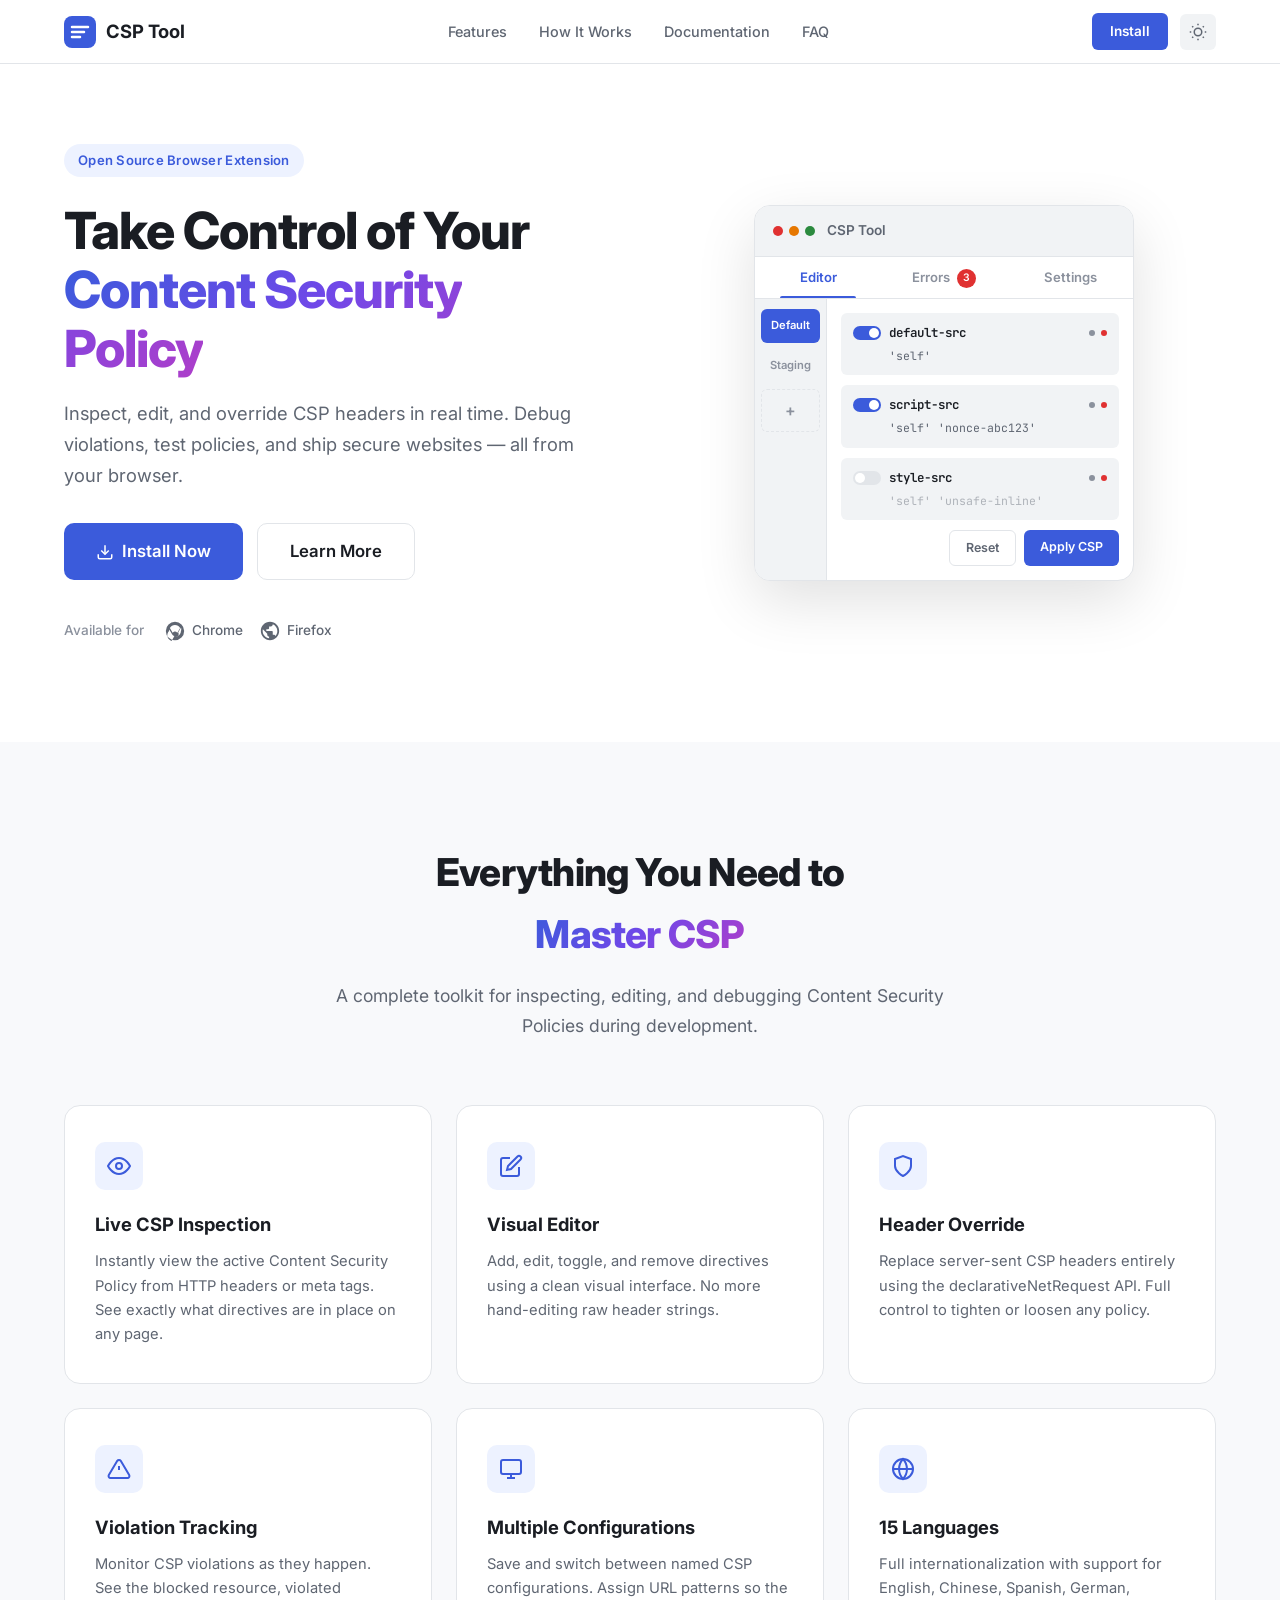
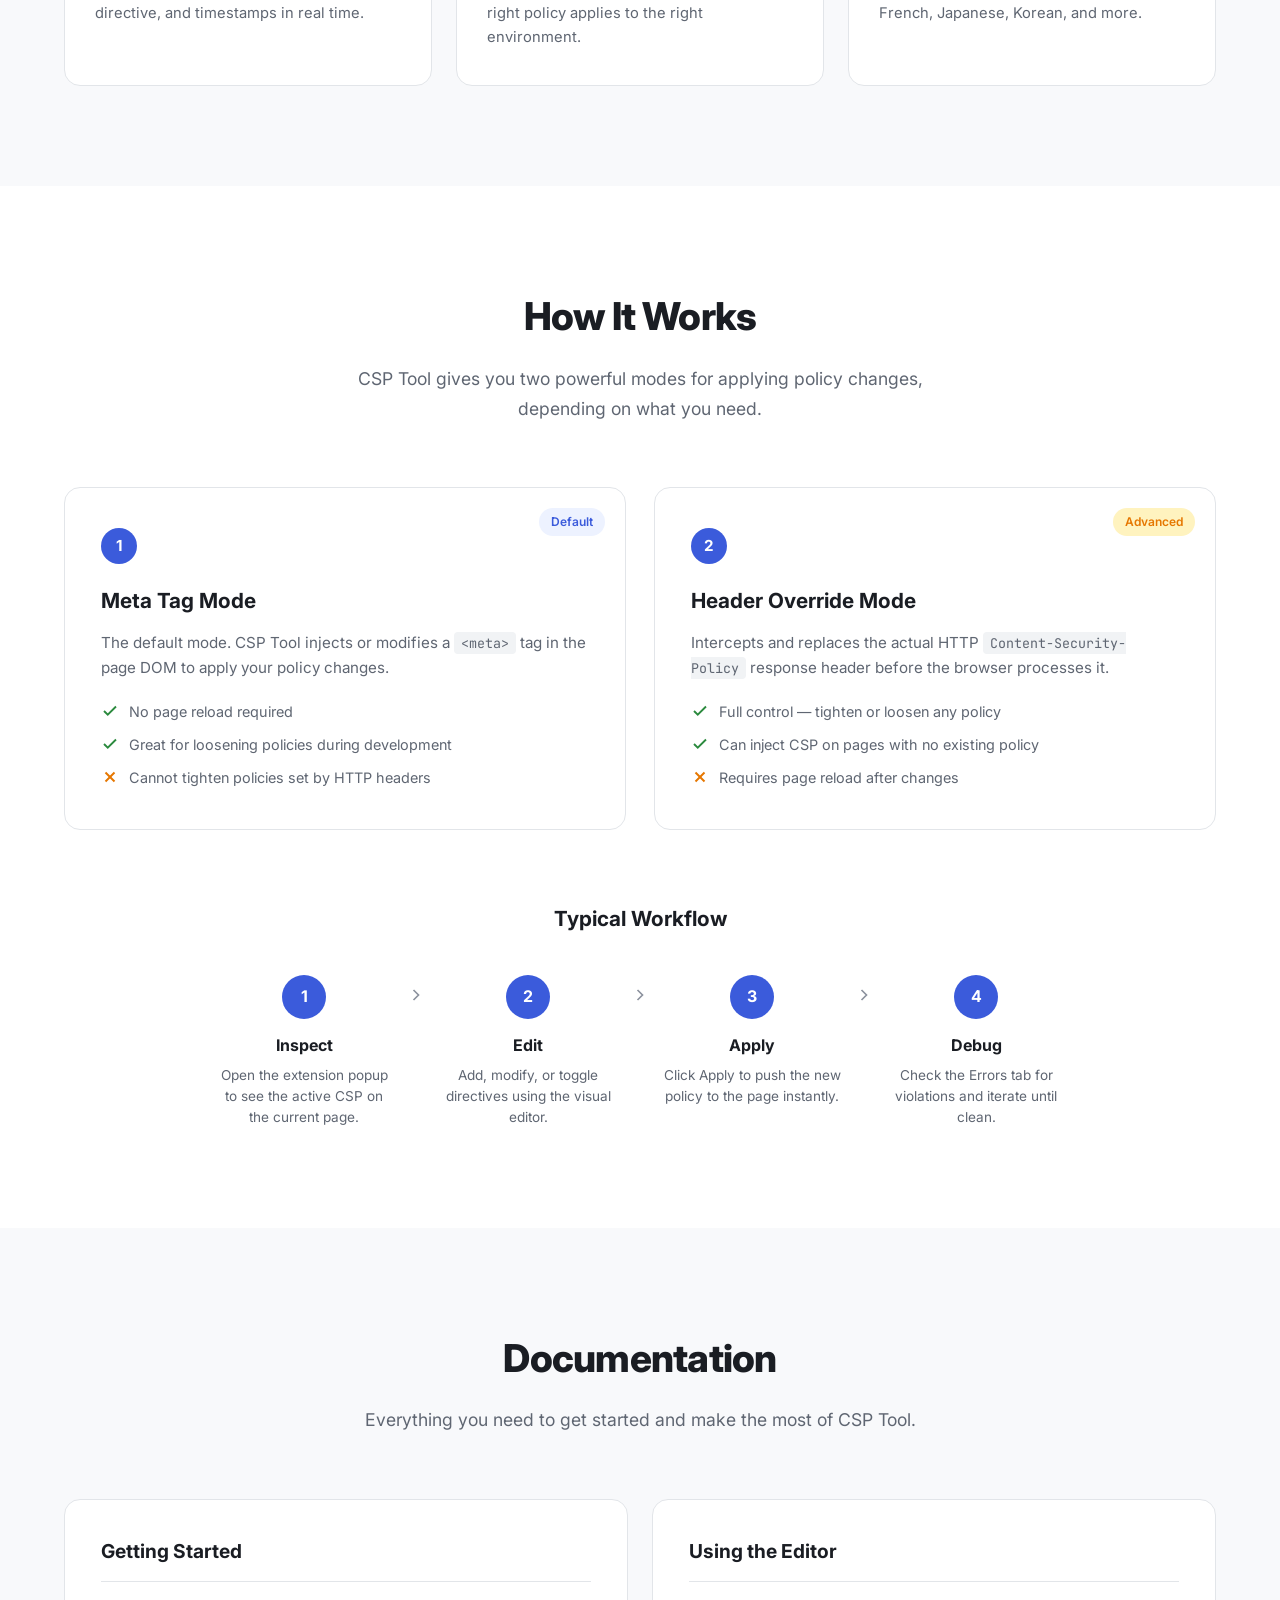
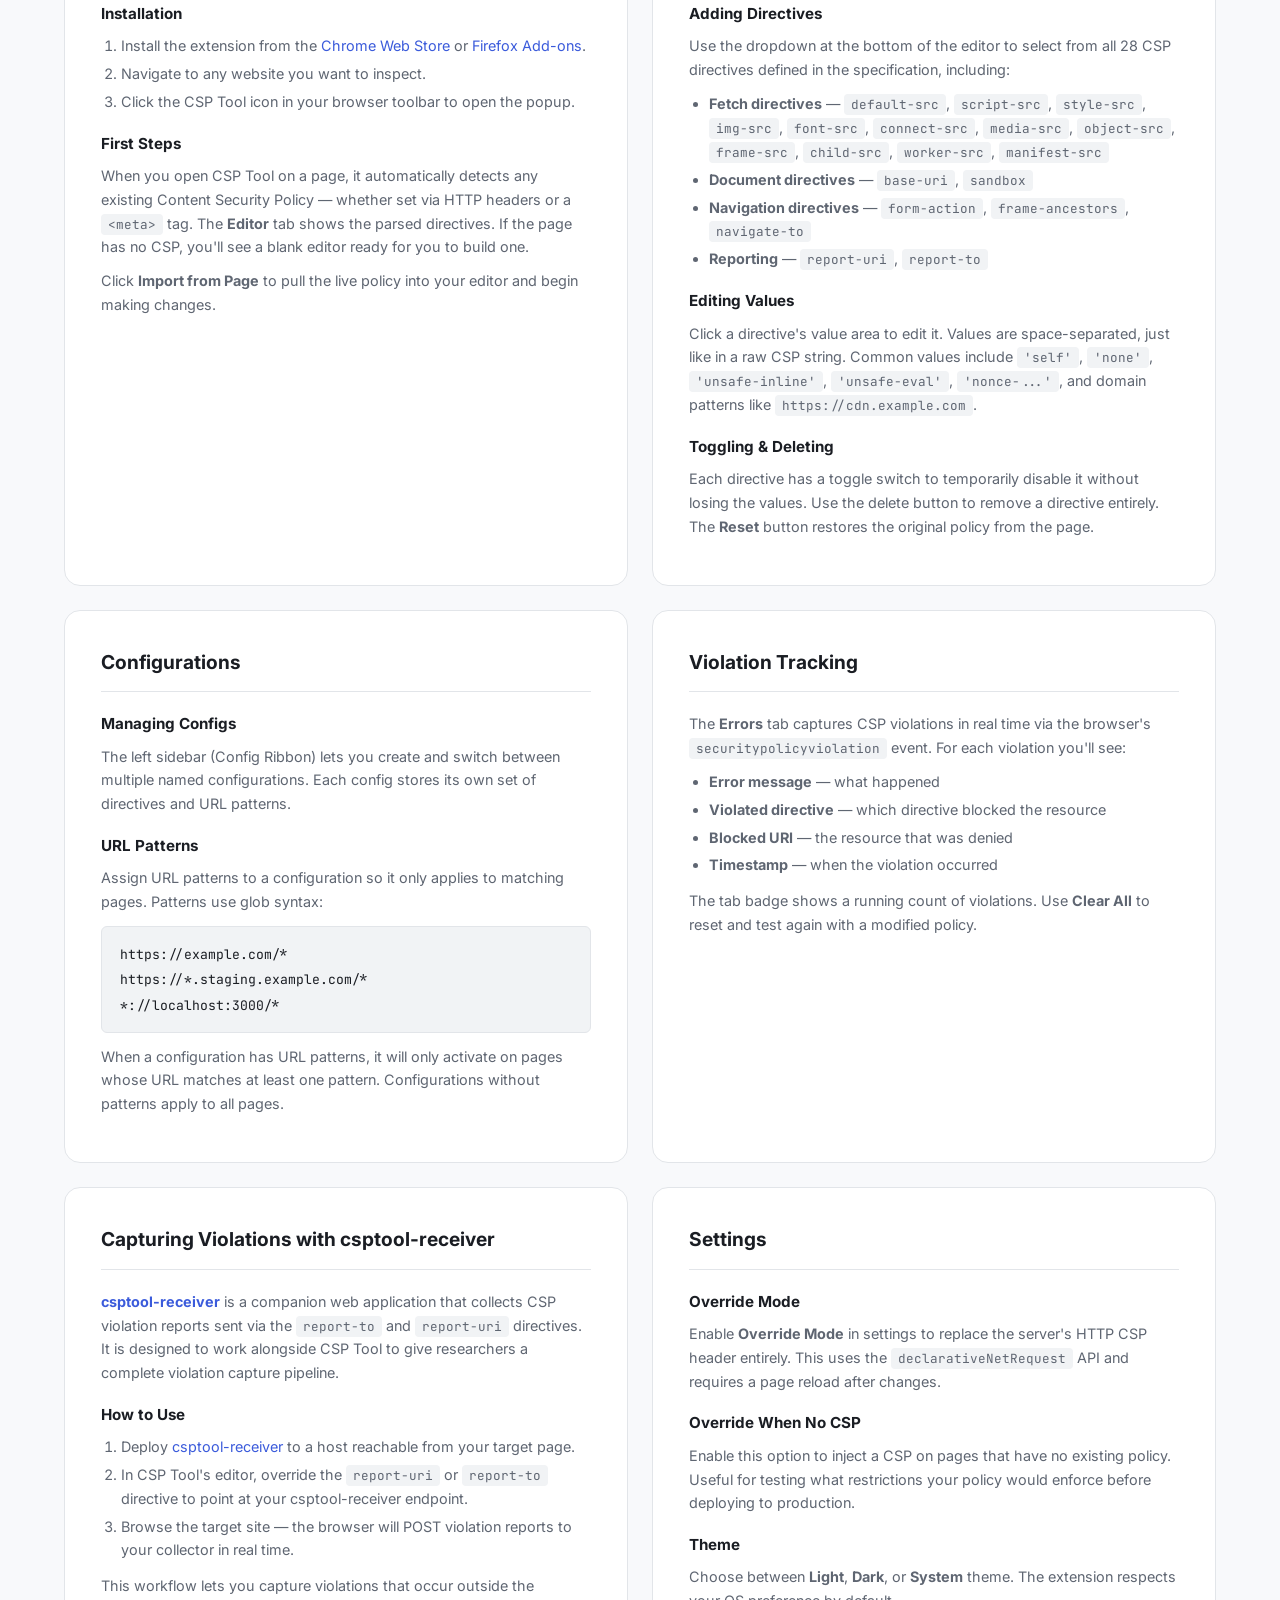
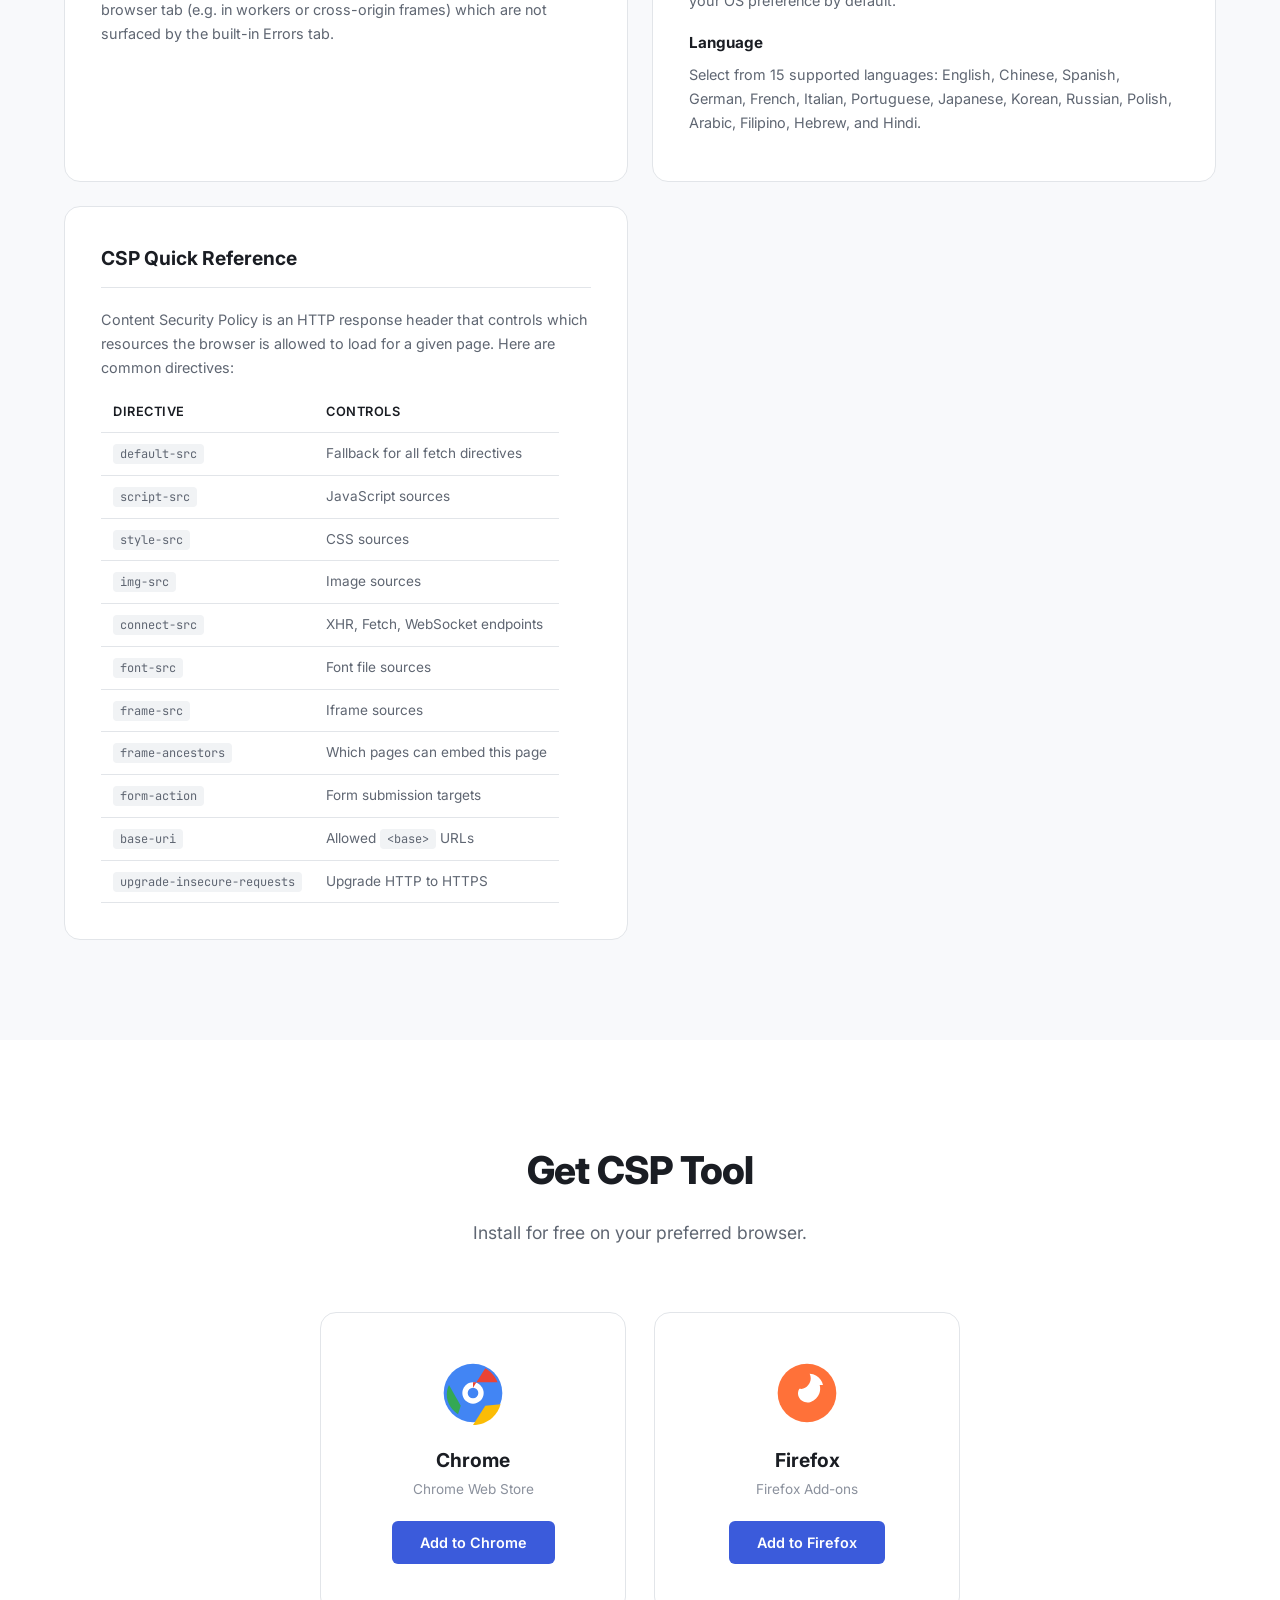
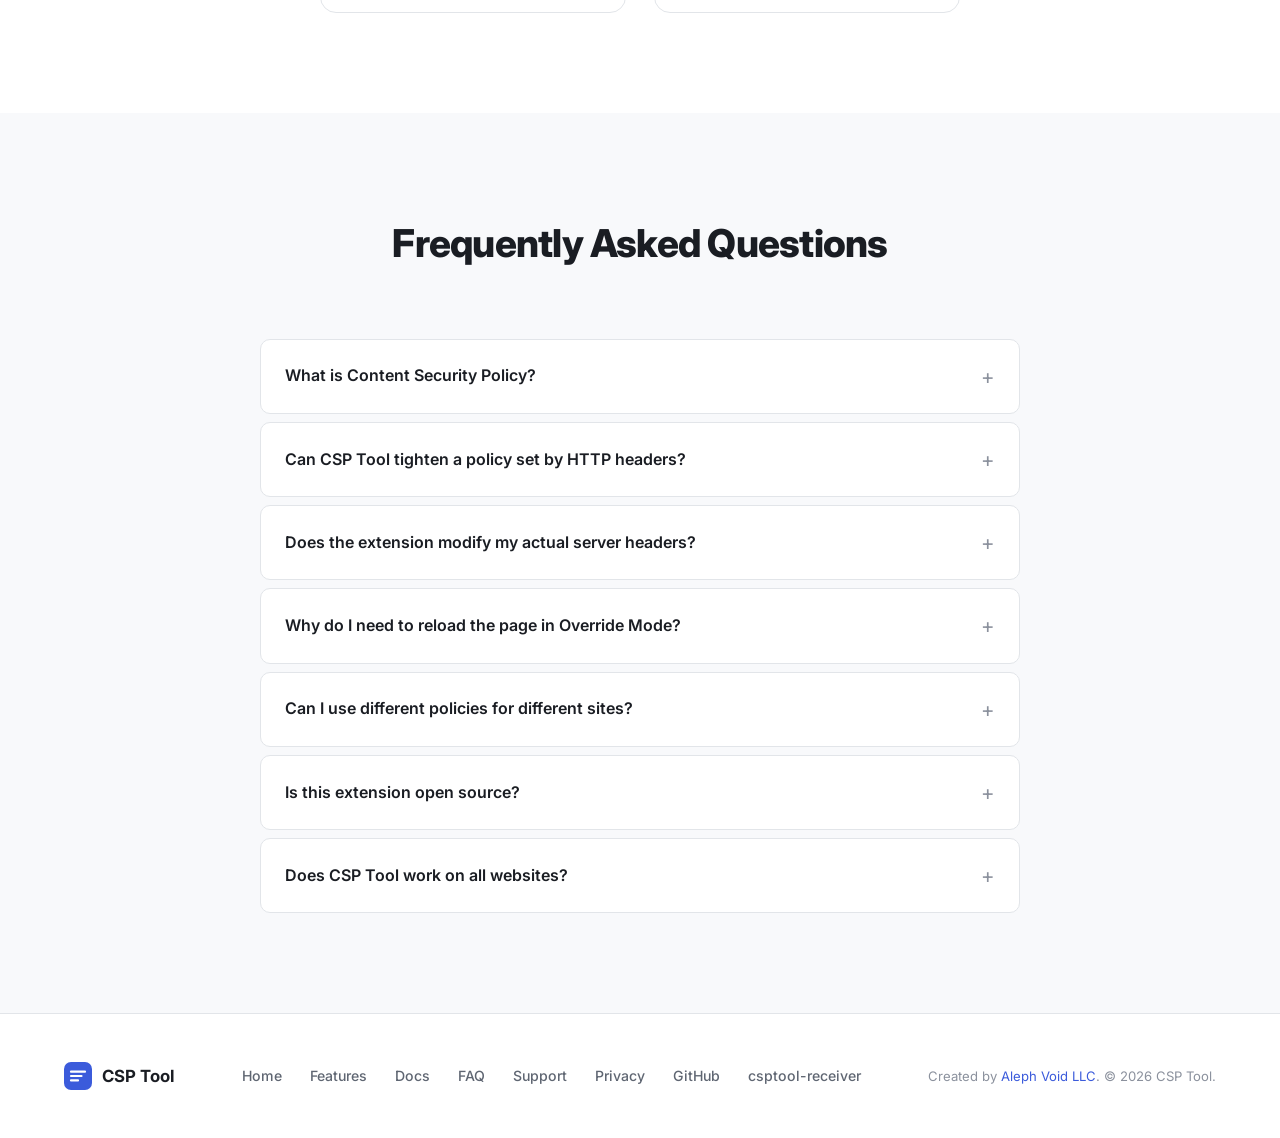
==== commit edeb5721: "Merge branch 'main' of github.com:aleph-void/csptool.net" ====
--- a/index.html
+++ b/index.html
@@ -355,6 +355,21 @@
           </div>
         </div>
 
+        <!-- CSP Receiver -->
+        <div class="doc-card" id="doc-receiver">
+          <h3>Capturing Violations with csptool-receiver</h3>
+          <div class="doc-content">
+            <p><a href="https://github.com/aleph-void/csptool-receiver" target="_blank" rel="noopener"><strong>csptool-receiver</strong></a> is a companion web application that collects CSP violation reports sent via the <code>report-to</code> and <code>report-uri</code> directives. It is designed to work alongside CSP Tool to give researchers a complete violation capture pipeline.</p>
+            <h4>How to Use</h4>
+            <ol>
+              <li>Deploy <a href="https://github.com/aleph-void/csptool-receiver" target="_blank" rel="noopener">csptool-receiver</a> to a host reachable from your target page.</li>
+              <li>In CSP Tool's editor, override the <code>report-uri</code> or <code>report-to</code> directive to point at your csptool-receiver endpoint.</li>
+              <li>Browse the target site &mdash; the browser will POST violation reports to your collector in real time.</li>
+            </ol>
+            <p>This workflow lets you capture violations that occur outside the browser tab (e.g. in workers or cross-origin frames) which are not surfaced by the built-in Errors tab.</p>
+          </div>
+        </div>
+
         <!-- Settings -->
         <div class="doc-card" id="doc-settings">
           <h3>Settings</h3>
@@ -491,6 +506,7 @@
           <a href="support.html">Support</a>
           <a href="privacy.html">Privacy</a>
           <a href="https://github.com/alephvoid/csptool-web" target="_blank" rel="noopener">GitHub</a>
+          <a href="https://github.com/aleph-void/csptool-receiver" target="_blank" rel="noopener">csptool-receiver</a>
         </div>
         <p class="footer-copy">Created by <a href="https://alephvoid.com" target="_blank" rel="noopener">Aleph Void LLC</a>. &copy; 2026 CSP Tool.</p>
       </div>
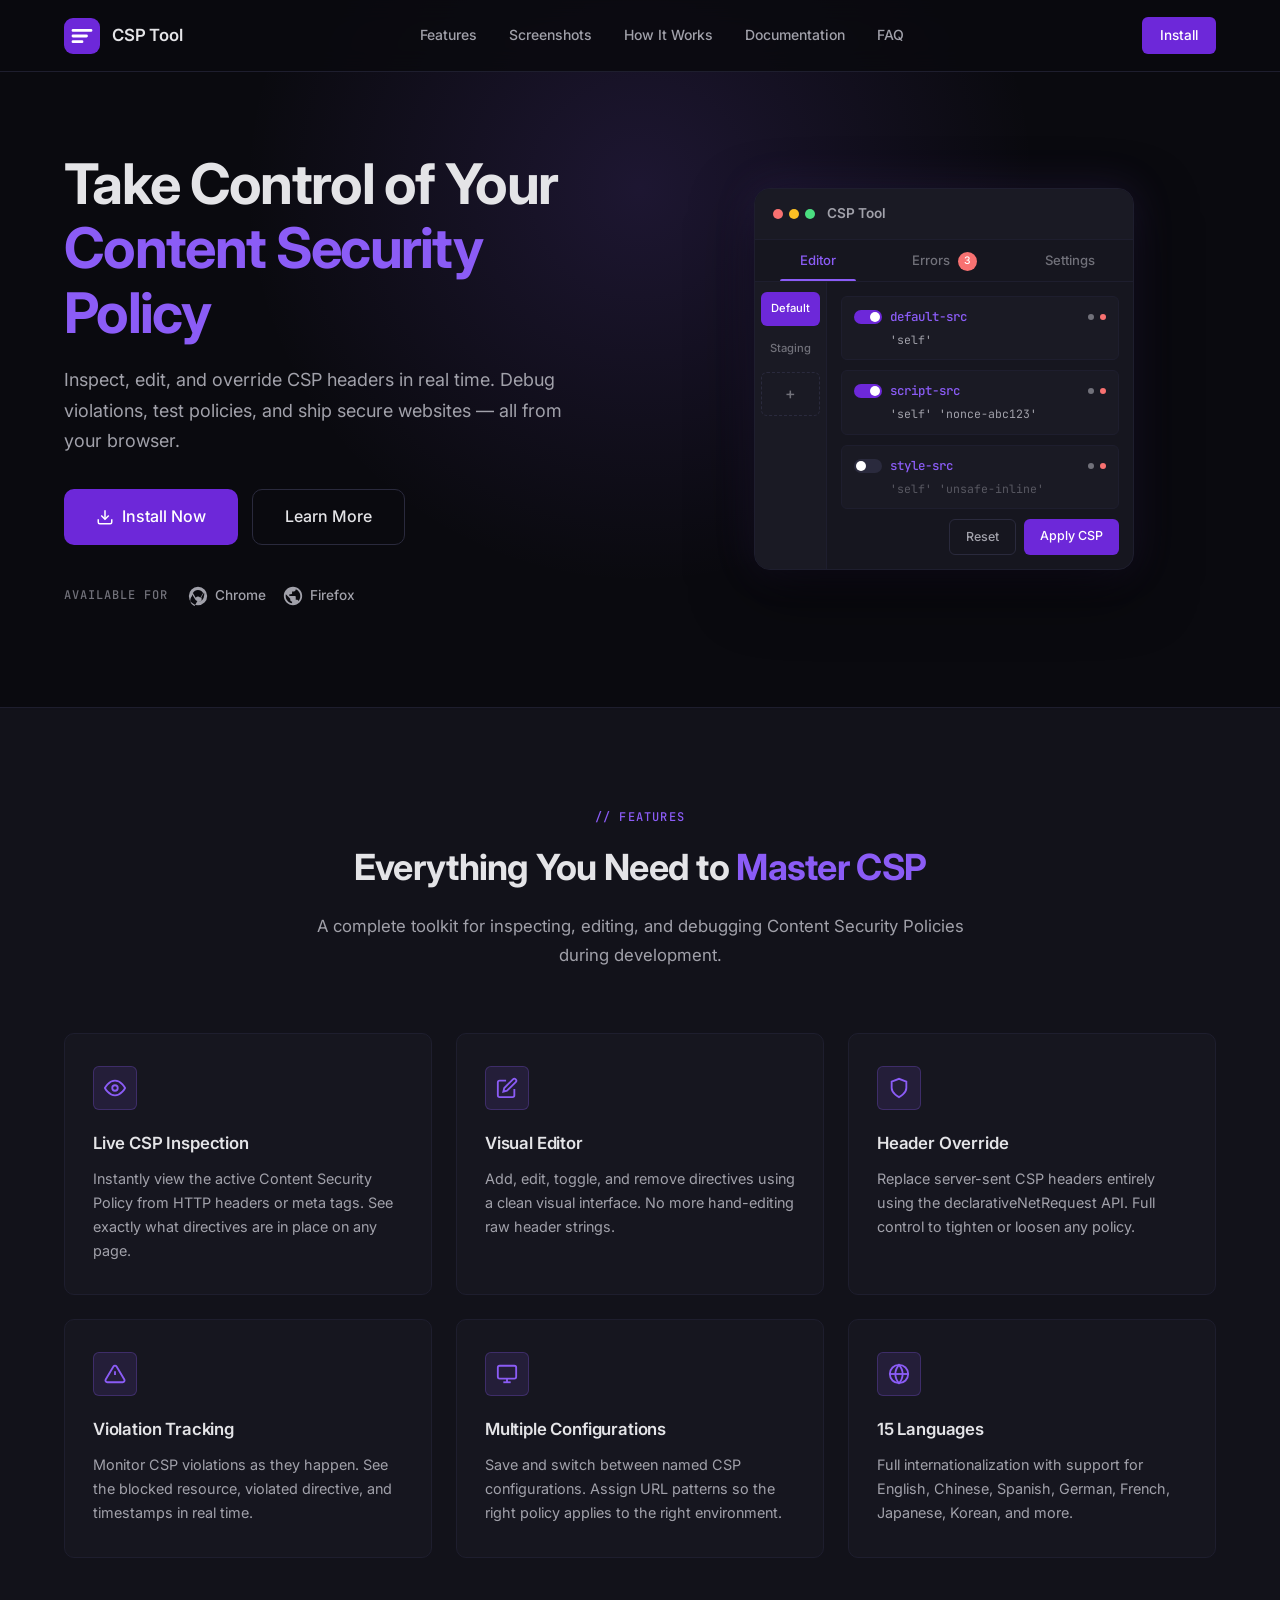
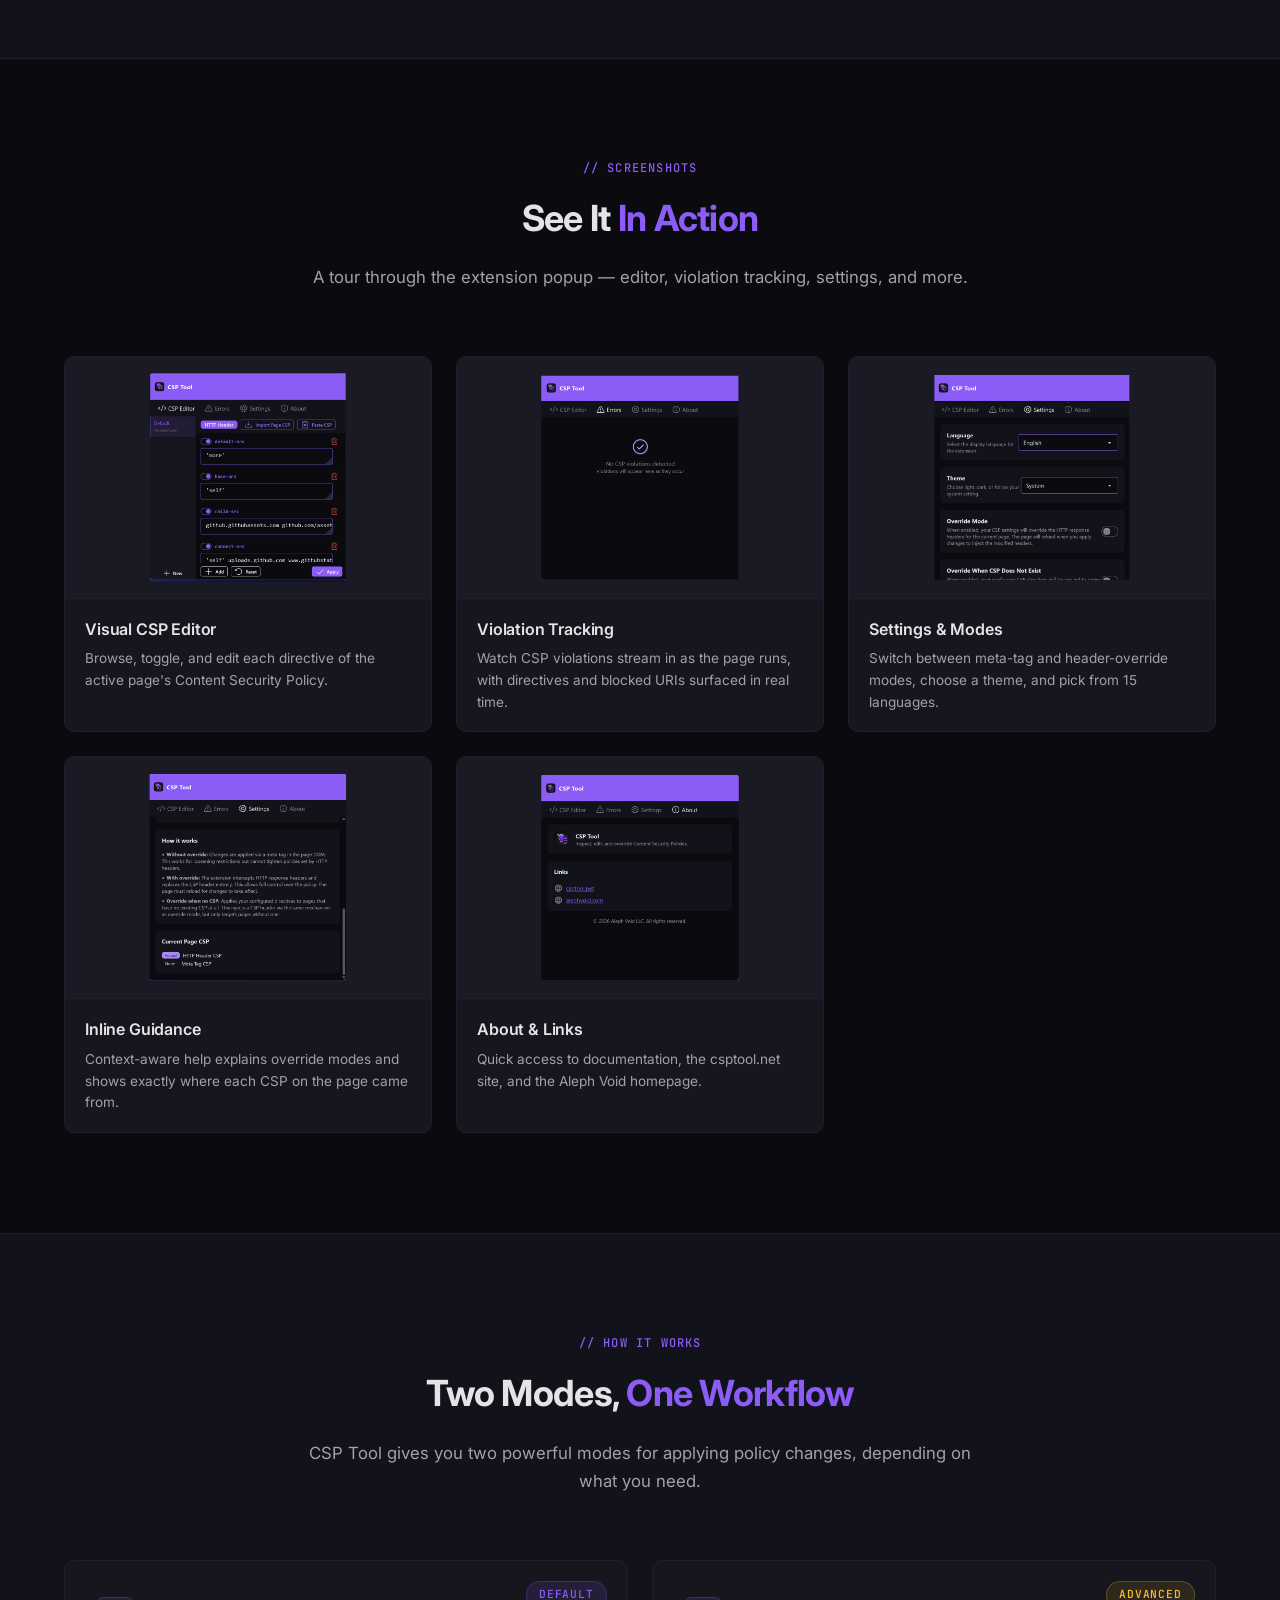
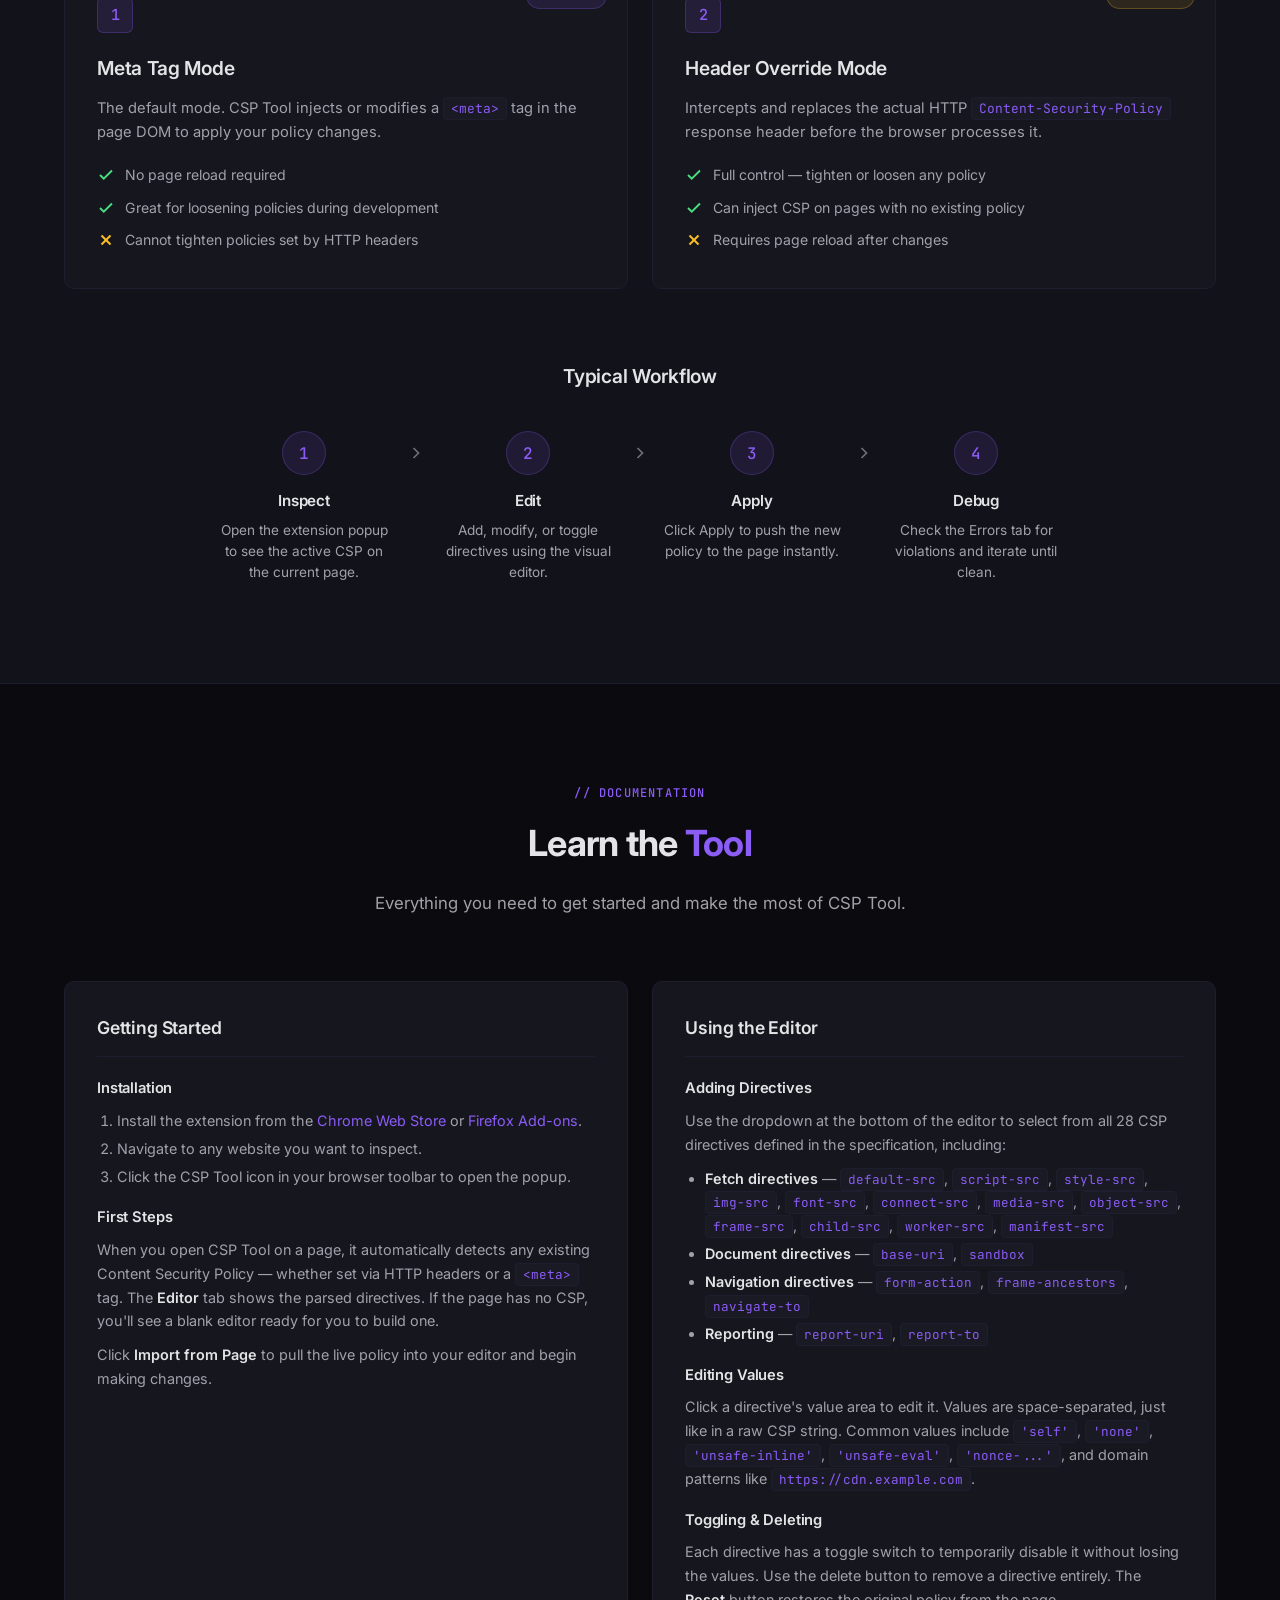
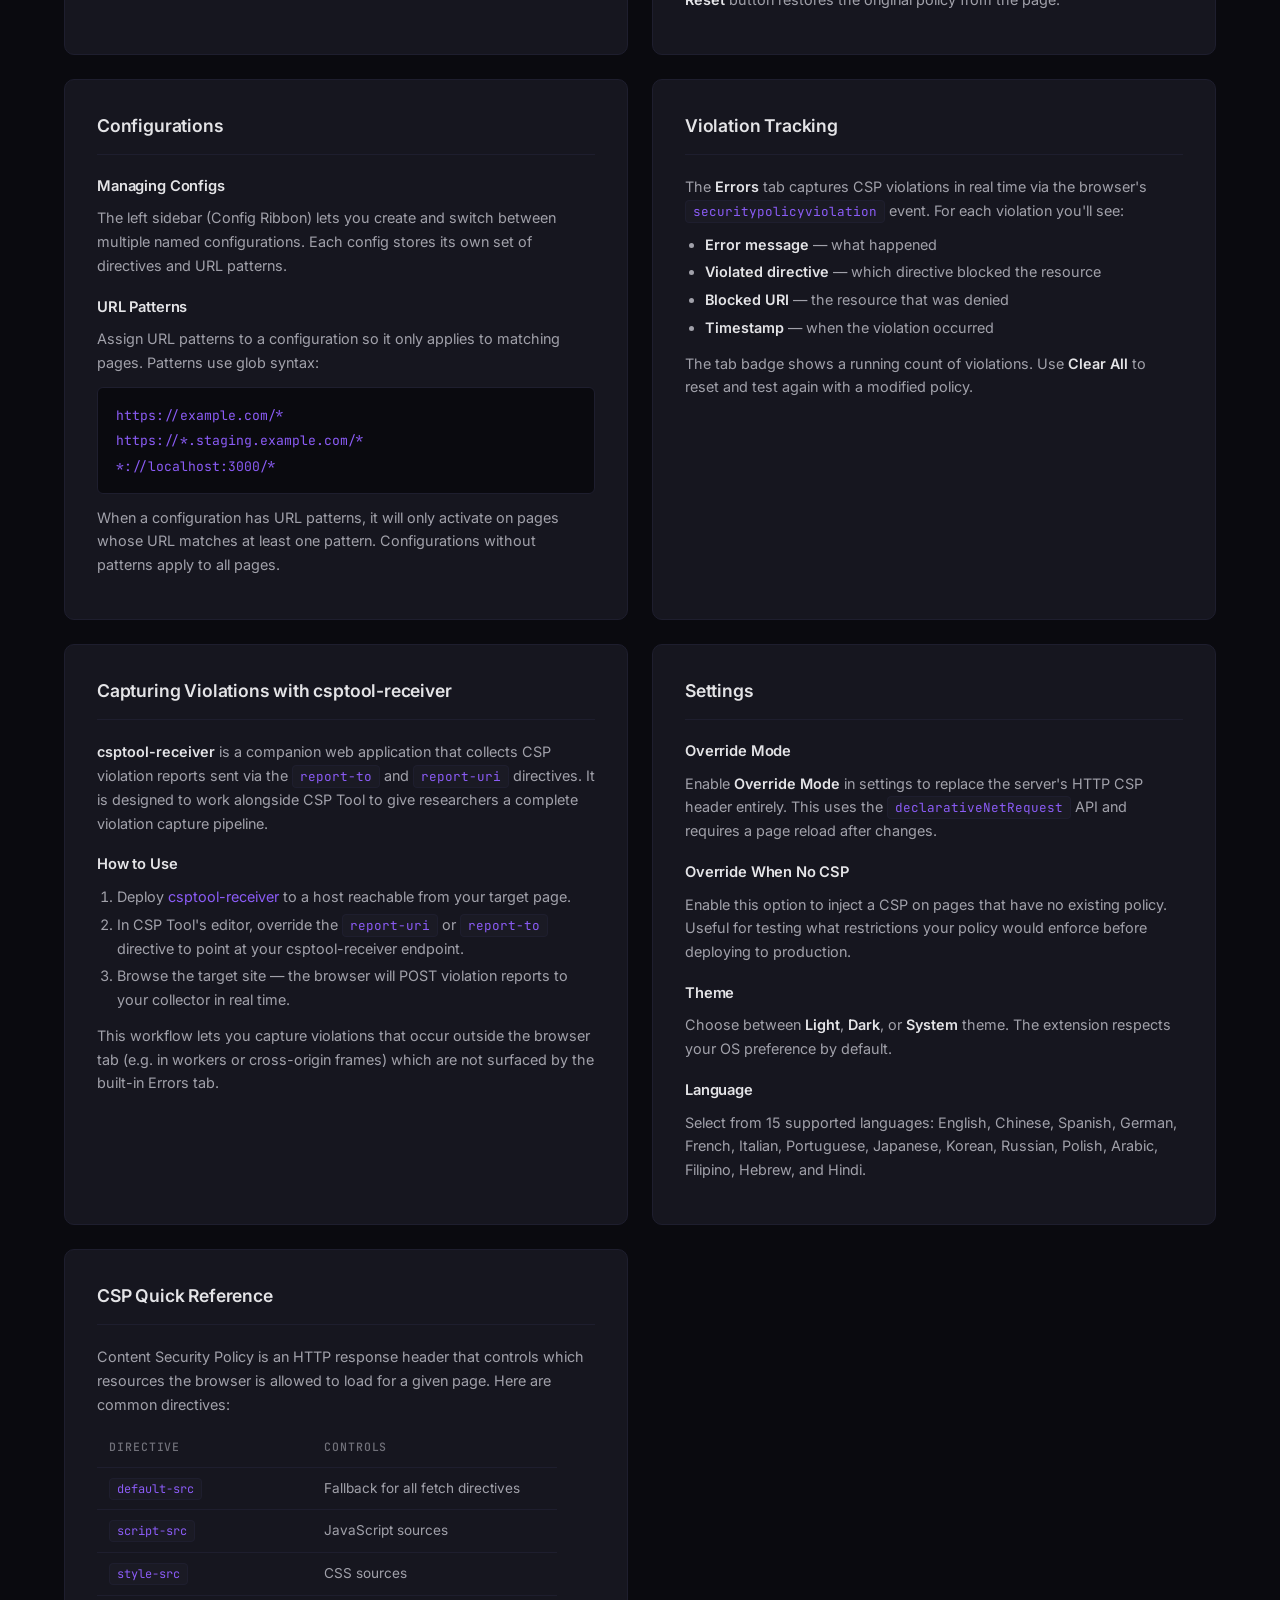
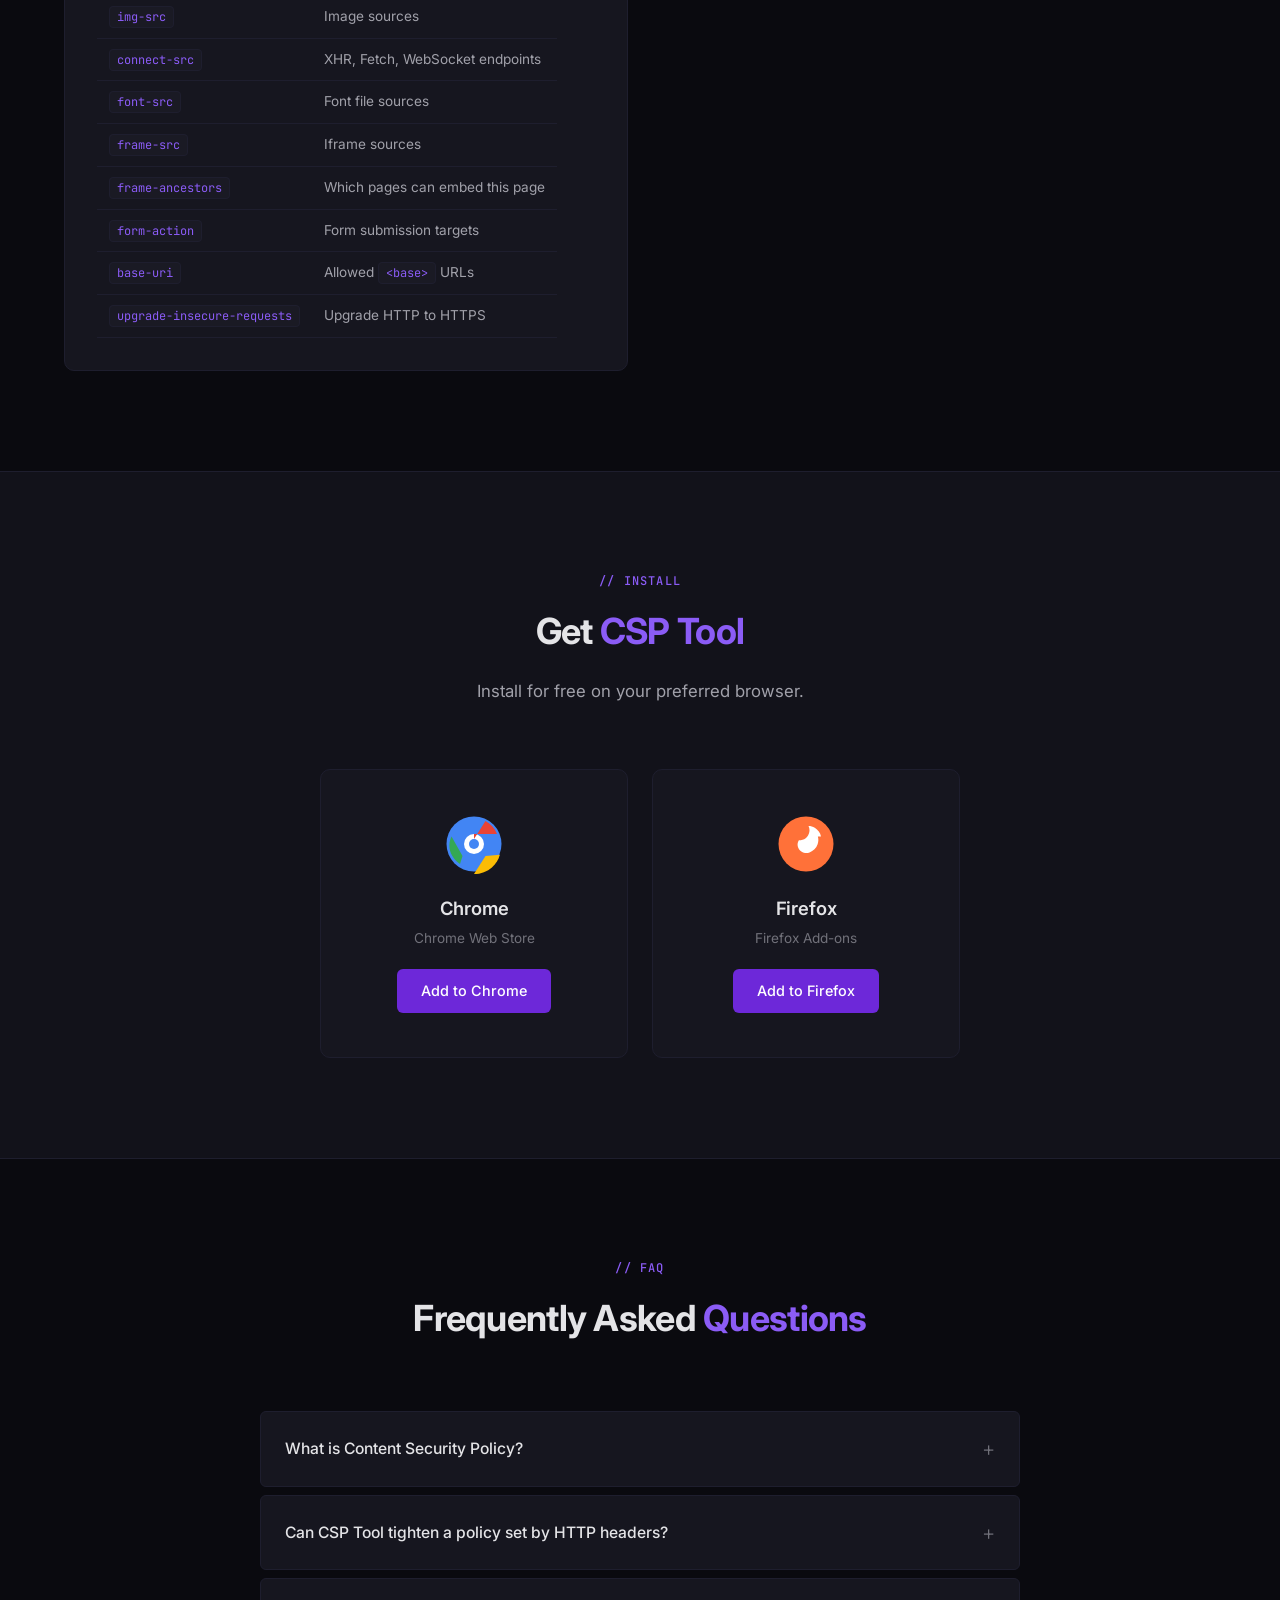
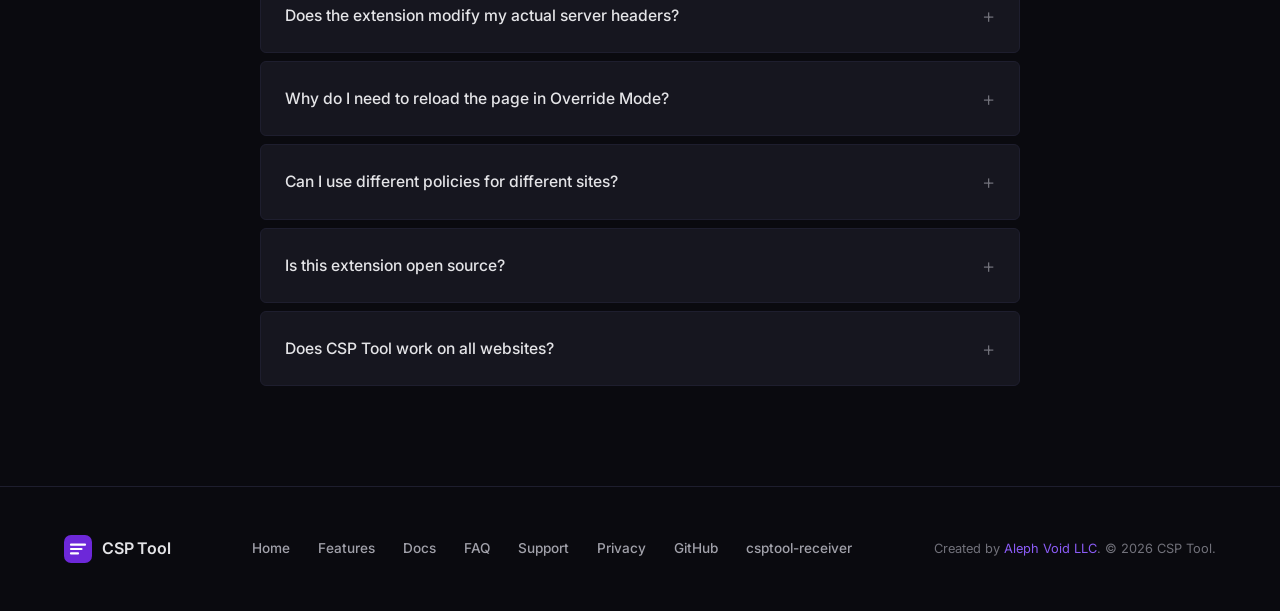
==== commit 40530132: "Updating to match branding styles" ====
--- a/index.html
+++ b/index.html
@@ -8,7 +8,7 @@
   <link rel="icon" type="image/svg+xml" href="https://alephvoid.com/assets/logo.svg" />
   <link rel="preconnect" href="https://fonts.googleapis.com" />
   <link rel="preconnect" href="https://fonts.gstatic.com" crossorigin />
-  <link href="https://fonts.googleapis.com/css2?family=Inter:wght@400;500;600;700;800&family=JetBrains+Mono:wght@400;500&display=swap" rel="stylesheet" />
+  <link href="https://fonts.googleapis.com/css2?family=Inter:wght@300;400;500;600;700&family=JetBrains+Mono:wght@400;500&display=swap" rel="stylesheet" />
   <link rel="stylesheet" href="styles.css" />
 </head>
 <body>
@@ -24,16 +24,13 @@
       </a>
       <div class="nav-links">
         <a href="#features">Features</a>
+        <a href="#screenshots">Screenshots</a>
         <a href="#how-it-works">How It Works</a>
         <a href="#docs">Documentation</a>
         <a href="#faq">FAQ</a>
       </div>
       <div class="nav-actions">
         <a href="#install" class="btn btn-sm btn-primary">Install</a>
-        <button id="theme-toggle" class="theme-toggle" aria-label="Toggle theme">
-          <svg class="icon-sun" viewBox="0 0 24 24" fill="none" stroke="currentColor" stroke-width="2"><circle cx="12" cy="12" r="5"/><path d="M12 1v2M12 21v2M4.22 4.22l1.42 1.42M18.36 18.36l1.42 1.42M1 12h2M21 12h2M4.22 19.78l1.42-1.42M18.36 5.64l1.42-1.42"/></svg>
-          <svg class="icon-moon" viewBox="0 0 24 24" fill="none" stroke="currentColor" stroke-width="2"><path d="M21 12.79A9 9 0 1 1 11.21 3 7 7 0 0 0 21 12.79z"/></svg>
-        </button>
       </div>
       <button class="mobile-menu-btn" id="mobile-menu-btn" aria-label="Menu">
         <span></span><span></span><span></span>
@@ -41,6 +38,7 @@
     </div>
     <div class="mobile-menu" id="mobile-menu">
       <a href="#features">Features</a>
+      <a href="#screenshots">Screenshots</a>
       <a href="#how-it-works">How It Works</a>
       <a href="#docs">Documentation</a>
       <a href="#faq">FAQ</a>
@@ -52,7 +50,6 @@
   <section class="hero">
     <div class="container">
       <div class="hero-content">
-        <div class="hero-badge">Open Source Browser Extension</div>
         <h1>Take Control of Your<br /><span class="text-gradient">Content Security Policy</span></h1>
         <p class="hero-subtitle">
           Inspect, edit, and override CSP headers in real time. Debug violations, test policies,
@@ -136,7 +133,8 @@
   <section id="features" class="features">
     <div class="container">
       <div class="section-header">
-        <h2>Everything You Need to<br /><span class="text-gradient">Master CSP</span></h2>
+        <span class="section-label">// Features</span>
+        <h2>Everything You Need to <span class="text-gradient">Master CSP</span></h2>
         <p>A complete toolkit for inspecting, editing, and debugging Content Security Policies during development.</p>
       </div>
       <div class="feature-grid">
@@ -186,11 +184,70 @@
     </div>
   </section>
 
+  <!-- Screenshots -->
+  <section id="screenshots" class="screenshots">
+    <div class="container">
+      <div class="section-header">
+        <span class="section-label">// Screenshots</span>
+        <h2>See It <span class="text-gradient">In Action</span></h2>
+        <p>A tour through the extension popup &mdash; editor, violation tracking, settings, and more.</p>
+      </div>
+      <div class="screenshots-grid">
+        <div class="screenshot-card">
+          <div class="screenshot-image">
+            <img src="screenshots/screenshot1.png" alt="CSP Tool editor showing parsed directives for the active page" loading="lazy" />
+          </div>
+          <div class="screenshot-caption">
+            <h3>Visual CSP Editor</h3>
+            <p>Browse, toggle, and edit each directive of the active page's Content Security Policy.</p>
+          </div>
+        </div>
+        <div class="screenshot-card">
+          <div class="screenshot-image">
+            <img src="screenshots/screenshot2.png" alt="Errors tab showing no CSP violations detected" loading="lazy" />
+          </div>
+          <div class="screenshot-caption">
+            <h3>Violation Tracking</h3>
+            <p>Watch CSP violations stream in as the page runs, with directives and blocked URIs surfaced in real time.</p>
+          </div>
+        </div>
+        <div class="screenshot-card">
+          <div class="screenshot-image">
+            <img src="screenshots/screenshot3.png" alt="Settings panel with language, theme, and override mode controls" loading="lazy" />
+          </div>
+          <div class="screenshot-caption">
+            <h3>Settings &amp; Modes</h3>
+            <p>Switch between meta-tag and header-override modes, choose a theme, and pick from 15 languages.</p>
+          </div>
+        </div>
+        <div class="screenshot-card">
+          <div class="screenshot-image">
+            <img src="screenshots/screenshot4.png" alt="Settings explanation of how override modes work" loading="lazy" />
+          </div>
+          <div class="screenshot-caption">
+            <h3>Inline Guidance</h3>
+            <p>Context-aware help explains override modes and shows exactly where each CSP on the page came from.</p>
+          </div>
+        </div>
+        <div class="screenshot-card">
+          <div class="screenshot-image">
+            <img src="screenshots/screenshot5.png" alt="About tab with CSP Tool summary and useful links" loading="lazy" />
+          </div>
+          <div class="screenshot-caption">
+            <h3>About &amp; Links</h3>
+            <p>Quick access to documentation, the csptool.net site, and the Aleph Void homepage.</p>
+          </div>
+        </div>
+      </div>
+    </div>
+  </section>
+
   <!-- How it works -->
   <section id="how-it-works" class="how-it-works">
     <div class="container">
       <div class="section-header">
-        <h2>How It Works</h2>
+        <span class="section-label">// How It Works</span>
+        <h2>Two Modes, <span class="text-gradient">One Workflow</span></h2>
         <p>CSP Tool gives you two powerful modes for applying policy changes, depending on what you need.</p>
       </div>
       <div class="modes-grid">
@@ -284,7 +341,8 @@
   <section id="docs" class="docs">
     <div class="container">
       <div class="section-header">
-        <h2>Documentation</h2>
+        <span class="section-label">// Documentation</span>
+        <h2>Learn the <span class="text-gradient">Tool</span></h2>
         <p>Everything you need to get started and make the most of CSP Tool.</p>
       </div>
       <div class="docs-grid">
@@ -418,7 +476,8 @@
   <section id="install" class="install">
     <div class="container">
       <div class="section-header">
-        <h2>Get CSP Tool</h2>
+        <span class="section-label">// Install</span>
+        <h2>Get <span class="text-gradient">CSP Tool</span></h2>
         <p>Install for free on your preferred browser.</p>
       </div>
       <div class="install-grid">
@@ -452,7 +511,8 @@
   <section id="faq" class="faq">
     <div class="container">
       <div class="section-header">
-        <h2>Frequently Asked Questions</h2>
+        <span class="section-label">// FAQ</span>
+        <h2>Frequently Asked <span class="text-gradient">Questions</span></h2>
       </div>
       <div class="faq-list">
         <details class="faq-item">
--- a/styles.css
+++ b/styles.css
@@ -1,48 +1,35 @@
-/* ===== Design Tokens ===== */
+/* ===== Design Tokens (Aleph Void palette, dark-only) ===== */
 :root {
-  --color-bg: #ffffff;
-  --color-bg-alt: #f8f9fb;
-  --color-bg-card: #ffffff;
-  --color-surface: #f1f3f5;
-  --color-border: #e2e5e9;
-  --color-text: #1a1d23;
-  --color-text-secondary: #5f6672;
-  --color-text-muted: #8b919d;
-  --color-accent: #3b5bdb;
-  --color-accent-light: #edf2ff;
-  --color-accent-hover: #364fc7;
-  --color-success: #2b8a3e;
-  --color-warn: #e67700;
-  --color-error: #e03131;
-  --shadow-sm: 0 1px 2px rgba(0,0,0,.05);
-  --shadow-md: 0 4px 12px rgba(0,0,0,.08);
-  --shadow-lg: 0 12px 40px rgba(0,0,0,.1);
-  --shadow-xl: 0 20px 60px rgba(0,0,0,.12);
+  --color-bg: #0a0a0f;
+  --color-bg-alt: #12121a;
+  --color-bg-card: #16161f;
+  --color-surface: #1a1a24;
+  --color-border: #1e1e2e;
+  --color-border-strong: #2a2a3d;
+  --color-text: #e4e4e7;
+  --color-text-secondary: #a1a1aa;
+  --color-text-muted: #71717a;
+  --color-accent: #6d28d9;
+  --color-accent-light: #8b5cf6;
+  --color-accent-hover: #7c3aed;
+  --color-accent-soft: rgba(139, 92, 246, 0.12);
+  --color-accent-glow: rgba(139, 92, 246, 0.15);
+  --color-accent-border: rgba(139, 92, 246, 0.25);
+  --color-success: #4ade80;
+  --color-warn: #fbbf24;
+  --color-error: #f87171;
+  --shadow-sm: 0 1px 2px rgba(0,0,0,.3);
+  --shadow-md: 0 4px 12px rgba(0,0,0,.4);
+  --shadow-lg: 0 12px 40px rgba(0,0,0,.5);
+  --shadow-xl: 0 20px 60px rgba(0,0,0,.6);
+  --shadow-glow: 0 0 40px rgba(139, 92, 246, 0.15);
   --radius-sm: 6px;
   --radius-md: 10px;
   --radius-lg: 16px;
   --radius-xl: 24px;
   --font-sans: 'Inter', -apple-system, BlinkMacSystemFont, 'Segoe UI', sans-serif;
   --font-mono: 'JetBrains Mono', 'Fira Code', monospace;
-  --nav-height: 64px;
-}
-
-[data-theme="dark"] {
-  --color-bg: #0f1117;
-  --color-bg-alt: #161822;
-  --color-bg-card: #1a1d2b;
-  --color-surface: #22253a;
-  --color-border: #2d3148;
-  --color-text: #e8eaf0;
-  --color-text-secondary: #9ba1b0;
-  --color-text-muted: #6b7185;
-  --color-accent: #5c7cfa;
-  --color-accent-light: #1c2340;
-  --color-accent-hover: #748ffc;
-  --shadow-sm: 0 1px 2px rgba(0,0,0,.2);
-  --shadow-md: 0 4px 12px rgba(0,0,0,.3);
-  --shadow-lg: 0 12px 40px rgba(0,0,0,.4);
-  --shadow-xl: 0 20px 60px rgba(0,0,0,.5);
+  --nav-height: 72px;
 }
 
 /* ===== Reset & Base ===== */
@@ -74,16 +61,18 @@
 }
 
 a {
-  color: var(--color-accent);
+  color: var(--color-accent-light);
   text-decoration: none;
   transition: color .15s;
 }
-a:hover { color: var(--color-accent-hover); }
+a:hover { color: #a78bfa; }
 
 code {
   font-family: var(--font-mono);
   font-size: .88em;
   background: var(--color-surface);
+  border: 1px solid var(--color-border);
+  color: var(--color-accent-light);
   padding: 2px 7px;
   border-radius: 4px;
 }
@@ -95,10 +84,10 @@
   gap: 8px;
   padding: 12px 24px;
   border-radius: var(--radius-sm);
-  font-weight: 600;
+  font-weight: 500;
   font-size: .95rem;
   cursor: pointer;
-  transition: all .15s;
+  transition: all .2s;
   border: none;
   text-decoration: none;
 }
@@ -107,21 +96,22 @@
   color: #fff;
 }
 .btn-primary:hover {
-  background: var(--color-accent-hover);
+  background: var(--color-accent-light);
   color: #fff;
+  transform: translateY(-1px);
 }
 .btn-outline {
   background: transparent;
   color: var(--color-text);
-  border: 1.5px solid var(--color-border);
+  border: 1px solid var(--color-border-strong);
 }
 .btn-outline:hover {
   border-color: var(--color-accent);
-  color: var(--color-accent);
+  color: var(--color-accent-light);
 }
 .btn-lg {
   padding: 14px 32px;
-  font-size: 1.05rem;
+  font-size: 1rem;
   border-radius: var(--radius-md);
 }
 .btn-sm {
@@ -140,16 +130,13 @@
   left: 0;
   right: 0;
   height: var(--nav-height);
-  background: rgba(255,255,255,.85);
+  background: rgba(10, 10, 15, 0.85);
   backdrop-filter: blur(12px);
   -webkit-backdrop-filter: blur(12px);
   border-bottom: 1px solid var(--color-border);
   z-index: 100;
   transition: background .2s;
 }
-[data-theme="dark"] #nav {
-  background: rgba(15,17,23,.85);
-}
 .nav-inner {
   max-width: 1200px;
   margin: 0 auto;
@@ -162,15 +149,16 @@
 .nav-brand {
   display: flex;
   align-items: center;
-  gap: 10px;
-  font-weight: 700;
-  font-size: 1.15rem;
+  gap: 12px;
+  font-weight: 600;
+  font-size: 1.05rem;
+  letter-spacing: -0.01em;
   color: var(--color-text);
 }
 .nav-brand:hover { color: var(--color-text); }
 .nav-logo {
-  width: 32px;
-  height: 32px;
+  width: 36px;
+  height: 36px;
 }
 .nav-links {
   display: flex;
@@ -178,7 +166,7 @@
 }
 .nav-links a {
   color: var(--color-text-secondary);
-  font-size: .9rem;
+  font-size: .875rem;
   font-weight: 500;
   transition: color .15s;
 }
@@ -190,27 +178,6 @@
   align-items: center;
   gap: 12px;
 }
-.theme-toggle {
-  width: 36px;
-  height: 36px;
-  display: flex;
-  align-items: center;
-  justify-content: center;
-  border: none;
-  background: var(--color-surface);
-  border-radius: var(--radius-sm);
-  cursor: pointer;
-  color: var(--color-text-secondary);
-  transition: all .15s;
-}
-.theme-toggle:hover {
-  color: var(--color-text);
-  background: var(--color-border);
-}
-.theme-toggle svg { width: 18px; height: 18px; }
-.icon-moon { display: none; }
-[data-theme="dark"] .icon-sun { display: none; }
-[data-theme="dark"] .icon-moon { display: block; }
 
 .mobile-menu-btn {
   display: none;
@@ -248,41 +215,58 @@
 /* ===== Hero ===== */
 .hero {
   padding: calc(var(--nav-height) + 80px) 0 100px;
+  position: relative;
+  overflow: hidden;
+}
+.hero::before {
+  content: '';
+  position: absolute;
+  top: -30%;
+  left: 50%;
+  transform: translateX(-50%);
+  width: 800px;
+  height: 800px;
+  background: radial-gradient(circle, var(--color-accent-glow) 0%, transparent 70%);
+  pointer-events: none;
+  z-index: 0;
 }
 .hero .container {
   display: grid;
   grid-template-columns: 1fr 1fr;
   gap: 64px;
   align-items: center;
+  position: relative;
+  z-index: 1;
 }
 .hero-badge {
-  display: inline-block;
+  display: inline-flex;
+  align-items: center;
   padding: 6px 14px;
-  background: var(--color-accent-light);
-  color: var(--color-accent);
-  font-size: .82rem;
-  font-weight: 600;
+  background: var(--color-accent-soft);
+  color: var(--color-accent-light);
+  font-family: var(--font-mono);
+  font-size: .75rem;
+  font-weight: 500;
+  text-transform: uppercase;
+  letter-spacing: .08em;
+  border: 1px solid var(--color-accent-border);
   border-radius: 100px;
   margin-bottom: 24px;
-  letter-spacing: .02em;
 }
 .hero h1 {
-  font-size: clamp(2.2rem, 4vw, 3.4rem);
-  font-weight: 800;
+  font-size: clamp(2.25rem, 5vw, 3.5rem);
+  font-weight: 700;
   line-height: 1.15;
-  letter-spacing: -.02em;
+  letter-spacing: -.03em;
   margin-bottom: 20px;
 }
 .text-gradient {
-  background: linear-gradient(135deg, var(--color-accent), #7048e8, #ae3ec9);
-  -webkit-background-clip: text;
-  -webkit-text-fill-color: transparent;
-  background-clip: text;
+  color: var(--color-accent-light);
 }
 .hero-subtitle {
-  font-size: 1.15rem;
-  color: var(--color-text-secondary);
-  max-width: 520px;
+  font-size: 1.125rem;
+  color: var(--color-text-secondary);
+  max-width: 540px;
   margin-bottom: 32px;
   line-height: 1.7;
 }
@@ -298,8 +282,11 @@
   gap: 20px;
 }
 .hero-browsers-label {
-  font-size: .85rem;
+  font-family: var(--font-mono);
+  font-size: .75rem;
   color: var(--color-text-muted);
+  text-transform: uppercase;
+  letter-spacing: .08em;
   font-weight: 500;
 }
 .browser-icons {
@@ -329,7 +316,7 @@
   background: var(--color-bg-card);
   border: 1px solid var(--color-border);
   border-radius: var(--radius-lg);
-  box-shadow: var(--shadow-xl);
+  box-shadow: var(--shadow-xl), var(--shadow-glow);
   overflow: hidden;
 }
 .popup-header {
@@ -349,9 +336,9 @@
   height: 10px;
   border-radius: 50%;
 }
-.popup-dots span:nth-child(1) { background: #e03131; }
-.popup-dots span:nth-child(2) { background: #e67700; }
-.popup-dots span:nth-child(3) { background: #2b8a3e; }
+.popup-dots span:nth-child(1) { background: var(--color-error); }
+.popup-dots span:nth-child(2) { background: var(--color-warn); }
+.popup-dots span:nth-child(3) { background: var(--color-success); }
 .popup-title {
   font-weight: 600;
   font-size: .85rem;
@@ -366,13 +353,13 @@
   text-align: center;
   padding: 10px 0;
   font-size: .82rem;
-  font-weight: 600;
+  font-weight: 500;
   color: var(--color-text-muted);
   cursor: default;
   position: relative;
 }
 .popup-tab.active {
-  color: var(--color-accent);
+  color: var(--color-accent-light);
 }
 .popup-tab.active::after {
   content: '';
@@ -381,7 +368,7 @@
   left: 20%;
   right: 20%;
   height: 2px;
-  background: var(--color-accent);
+  background: var(--color-accent-light);
   border-radius: 2px 2px 0 0;
 }
 .tab-badge {
@@ -411,7 +398,7 @@
   padding: 8px 4px;
   text-align: center;
   font-size: .7rem;
-  font-weight: 600;
+  font-weight: 500;
   border-radius: var(--radius-sm);
   color: var(--color-text-muted);
   cursor: default;
@@ -421,7 +408,7 @@
   color: #fff;
 }
 .config-item.add {
-  border: 1.5px dashed var(--color-border);
+  border: 1.5px dashed var(--color-border-strong);
   color: var(--color-text-muted);
   font-size: 1rem;
 }
@@ -434,6 +421,7 @@
 }
 .directive-row {
   background: var(--color-surface);
+  border: 1px solid var(--color-border);
   border-radius: var(--radius-sm);
   padding: 10px 12px;
 }
@@ -466,16 +454,18 @@
   left: 16px;
 }
 .directive-toggle.off {
-  background: var(--color-border);
+  background: var(--color-border-strong);
 }
 .directive-toggle.off::after {
   left: 2px;
 }
 .directive-header code {
   font-size: .78rem;
-  font-weight: 600;
+  font-weight: 500;
   background: transparent;
+  border: none;
   padding: 0;
+  color: var(--color-accent-light);
 }
 .directive-actions {
   margin-left: auto;
@@ -510,7 +500,7 @@
   padding: 7px 16px;
   border-radius: var(--radius-sm);
   font-size: .78rem;
-  font-weight: 600;
+  font-weight: 500;
   cursor: default;
 }
 .popup-btn.primary {
@@ -518,24 +508,34 @@
   color: #fff;
 }
 .popup-btn.outline {
-  border: 1.5px solid var(--color-border);
-  color: var(--color-text-secondary);
-}
-
-/* ===== Section Headers ===== */
+  border: 1px solid var(--color-border-strong);
+  color: var(--color-text-secondary);
+}
+
+/* ===== Section Headers (alephvoid style) ===== */
 .section-header {
   text-align: center;
-  max-width: 640px;
+  max-width: 680px;
   margin: 0 auto 64px;
 }
+.section-label {
+  display: block;
+  font-family: var(--font-mono);
+  font-size: .75rem;
+  font-weight: 500;
+  text-transform: uppercase;
+  letter-spacing: .1em;
+  color: var(--color-accent-light);
+  margin-bottom: 12px;
+}
 .section-header h2 {
-  font-size: clamp(1.8rem, 3vw, 2.5rem);
-  font-weight: 800;
+  font-size: clamp(1.75rem, 3vw, 2.25rem);
+  font-weight: 700;
   letter-spacing: -.02em;
   margin-bottom: 16px;
 }
 .section-header p {
-  font-size: 1.1rem;
+  font-size: 1.05rem;
   color: var(--color-text-secondary);
   line-height: 1.7;
 }
@@ -544,6 +544,8 @@
 .features {
   padding: 100px 0;
   background: var(--color-bg-alt);
+  border-top: 1px solid var(--color-border);
+  border-bottom: 1px solid var(--color-border);
 }
 .feature-grid {
   display: grid;
@@ -553,57 +555,116 @@
 .feature-card {
   background: var(--color-bg-card);
   border: 1px solid var(--color-border);
-  border-radius: var(--radius-lg);
-  padding: 36px 30px;
-  transition: all .2s;
+  border-radius: var(--radius-md);
+  padding: 32px 28px;
+  transition: border-color .2s, transform .2s;
 }
 .feature-card:hover {
-  box-shadow: var(--shadow-md);
   border-color: var(--color-accent);
   transform: translateY(-2px);
 }
 .feature-icon {
-  width: 48px;
-  height: 48px;
+  width: 44px;
+  height: 44px;
   display: flex;
   align-items: center;
   justify-content: center;
-  background: var(--color-accent-light);
+  background: var(--color-accent-soft);
+  border: 1px solid var(--color-accent-border);
+  border-radius: var(--radius-sm);
+  margin-bottom: 20px;
+}
+.feature-icon svg {
+  width: 22px;
+  height: 22px;
+  color: var(--color-accent-light);
+}
+.feature-card h3 {
+  font-size: 1.05rem;
+  font-weight: 600;
+  letter-spacing: -.01em;
+  margin-bottom: 10px;
+}
+.feature-card p {
+  font-size: .9rem;
+  color: var(--color-text-secondary);
+  line-height: 1.65;
+}
+
+/* ===== Screenshots ===== */
+.screenshots {
+  padding: 100px 0;
+}
+.screenshots-grid {
+  display: grid;
+  grid-template-columns: repeat(auto-fit, minmax(280px, 1fr));
+  gap: 24px;
+}
+.screenshot-card {
+  background: var(--color-bg-card);
+  border: 1px solid var(--color-border);
   border-radius: var(--radius-md);
-  margin-bottom: 20px;
-}
-.feature-icon svg {
-  width: 24px;
-  height: 24px;
-  color: var(--color-accent);
-}
-.feature-card h3 {
-  font-size: 1.15rem;
-  font-weight: 700;
-  margin-bottom: 10px;
-}
-.feature-card p {
-  font-size: .92rem;
-  color: var(--color-text-secondary);
-  line-height: 1.65;
+  overflow: hidden;
+  transition: border-color .2s, transform .2s;
+  display: flex;
+  flex-direction: column;
+}
+.screenshot-card:hover {
+  border-color: var(--color-accent);
+  transform: translateY(-2px);
+}
+.screenshot-image {
+  background: var(--color-surface);
+  padding: 16px;
+  display: flex;
+  align-items: center;
+  justify-content: center;
+  border-bottom: 1px solid var(--color-border);
+}
+.screenshot-image img {
+  display: block;
+  width: 100%;
+  height: auto;
+  border-radius: var(--radius-sm);
+}
+.screenshot-caption {
+  padding: 18px 20px;
+}
+.screenshot-caption h3 {
+  font-size: 1rem;
+  font-weight: 600;
+  letter-spacing: -.01em;
+  margin-bottom: 6px;
+}
+.screenshot-caption p {
+  font-size: .85rem;
+  color: var(--color-text-secondary);
+  line-height: 1.6;
 }
 
 /* ===== How It Works ===== */
 .how-it-works {
   padding: 100px 0;
+  background: var(--color-bg-alt);
+  border-top: 1px solid var(--color-border);
+  border-bottom: 1px solid var(--color-border);
 }
 .modes-grid {
   display: grid;
   grid-template-columns: 1fr 1fr;
-  gap: 28px;
+  gap: 24px;
   margin-bottom: 72px;
 }
 .mode-card {
   background: var(--color-bg-card);
   border: 1px solid var(--color-border);
-  border-radius: var(--radius-lg);
-  padding: 40px 36px;
+  border-radius: var(--radius-md);
+  padding: 36px 32px;
   position: relative;
+  transition: border-color .2s;
+}
+.mode-card:hover {
+  border-color: var(--color-accent);
 }
 .mode-number {
   width: 36px;
@@ -611,21 +672,24 @@
   display: flex;
   align-items: center;
   justify-content: center;
-  background: var(--color-accent);
-  color: #fff;
-  font-weight: 700;
+  background: var(--color-accent-soft);
+  border: 1px solid var(--color-accent-border);
+  color: var(--color-accent-light);
+  font-family: var(--font-mono);
+  font-weight: 500;
   font-size: .95rem;
-  border-radius: 50%;
+  border-radius: var(--radius-sm);
   margin-bottom: 20px;
 }
 .mode-card h3 {
-  font-size: 1.3rem;
-  font-weight: 700;
+  font-size: 1.2rem;
+  font-weight: 600;
+  letter-spacing: -.01em;
   margin-bottom: 12px;
 }
 .mode-desc {
   color: var(--color-text-secondary);
-  font-size: .95rem;
+  font-size: .92rem;
   line-height: 1.65;
   margin-bottom: 20px;
 }
@@ -639,7 +703,7 @@
   display: flex;
   align-items: center;
   gap: 10px;
-  font-size: .9rem;
+  font-size: .88rem;
   color: var(--color-text-secondary);
 }
 .mode-details li svg {
@@ -652,26 +716,28 @@
   top: 20px;
   right: 20px;
   padding: 4px 12px;
-  background: var(--color-accent-light);
-  color: var(--color-accent);
-  font-size: .75rem;
-  font-weight: 600;
+  background: var(--color-accent-soft);
+  color: var(--color-accent-light);
+  border: 1px solid var(--color-accent-border);
+  font-family: var(--font-mono);
+  font-size: .7rem;
+  font-weight: 500;
+  text-transform: uppercase;
+  letter-spacing: .08em;
   border-radius: 100px;
 }
 .mode-tag.advanced {
-  background: #fff3bf;
-  color: #e67700;
-}
-[data-theme="dark"] .mode-tag.advanced {
-  background: #3d3010;
-  color: #fcc419;
+  background: rgba(251, 191, 36, 0.1);
+  color: var(--color-warn);
+  border-color: rgba(251, 191, 36, 0.25);
 }
 
 /* Workflow Steps */
 .workflow-title {
   text-align: center;
-  font-size: 1.3rem;
-  font-weight: 700;
+  font-size: 1.2rem;
+  font-weight: 600;
+  letter-spacing: -.01em;
   margin-bottom: 40px;
 }
 .steps {
@@ -693,16 +759,19 @@
   display: flex;
   align-items: center;
   justify-content: center;
-  background: var(--color-accent);
-  color: #fff;
-  font-weight: 700;
+  background: var(--color-accent-soft);
+  border: 1px solid var(--color-accent-border);
+  color: var(--color-accent-light);
+  font-family: var(--font-mono);
+  font-weight: 500;
   font-size: 1rem;
   border-radius: 50%;
   margin-bottom: 14px;
 }
 .step-content h4 {
-  font-size: 1rem;
-  font-weight: 700;
+  font-size: .95rem;
+  font-weight: 600;
+  letter-spacing: -.01em;
   margin-bottom: 6px;
 }
 .step-content p {
@@ -711,7 +780,7 @@
   line-height: 1.55;
 }
 .step-arrow {
-  padding-top: 10px;
+  padding-top: 12px;
   color: var(--color-text-muted);
 }
 .step-arrow svg {
@@ -722,7 +791,6 @@
 /* ===== Documentation ===== */
 .docs {
   padding: 100px 0;
-  background: var(--color-bg-alt);
 }
 .docs-grid {
   display: grid;
@@ -732,19 +800,26 @@
 .doc-card {
   background: var(--color-bg-card);
   border: 1px solid var(--color-border);
-  border-radius: var(--radius-lg);
-  padding: 36px;
+  border-radius: var(--radius-md);
+  padding: 32px;
+  transition: border-color .2s;
+}
+.doc-card:hover {
+  border-color: var(--color-border-strong);
 }
 .doc-card h3 {
-  font-size: 1.2rem;
-  font-weight: 700;
+  font-size: 1.1rem;
+  font-weight: 600;
+  letter-spacing: -.01em;
   margin-bottom: 20px;
   padding-bottom: 14px;
   border-bottom: 1px solid var(--color-border);
 }
 .doc-content h4 {
-  font-size: .95rem;
-  font-weight: 700;
+  font-size: .92rem;
+  font-weight: 600;
+  letter-spacing: -.01em;
+  color: var(--color-text);
   margin: 18px 0 8px;
 }
 .doc-content h4:first-child {
@@ -766,8 +841,12 @@
   line-height: 1.65;
   margin-bottom: 4px;
 }
+.doc-content strong {
+  color: var(--color-text);
+  font-weight: 600;
+}
 .code-block {
-  background: var(--color-surface);
+  background: var(--color-bg);
   border: 1px solid var(--color-border);
   border-radius: var(--radius-sm);
   padding: 14px 18px;
@@ -775,9 +854,11 @@
 }
 .code-block code {
   background: none;
+  border: none;
   padding: 0;
   font-size: .82rem;
   line-height: 1.8;
+  color: var(--color-accent-light);
 }
 .ref-table {
   width: 100%;
@@ -795,11 +876,12 @@
   border-bottom: 1px solid var(--color-border);
 }
 .ref-table th {
-  font-weight: 600;
-  color: var(--color-text);
-  font-size: .8rem;
+  font-family: var(--font-mono);
+  font-weight: 500;
+  color: var(--color-text-muted);
+  font-size: .72rem;
   text-transform: uppercase;
-  letter-spacing: .04em;
+  letter-spacing: .08em;
 }
 .ref-table td {
   color: var(--color-text-secondary);
@@ -808,11 +890,14 @@
 /* ===== Install ===== */
 .install {
   padding: 100px 0;
+  background: var(--color-bg-alt);
+  border-top: 1px solid var(--color-border);
+  border-bottom: 1px solid var(--color-border);
 }
 .install-grid {
   display: grid;
   grid-template-columns: 1fr 1fr;
-  gap: 28px;
+  gap: 24px;
   max-width: 640px;
   margin: 0 auto;
 }
@@ -821,27 +906,27 @@
   flex-direction: column;
   align-items: center;
   text-align: center;
-  padding: 48px 36px;
+  padding: 44px 32px;
   background: var(--color-bg-card);
-  border: 1.5px solid var(--color-border);
-  border-radius: var(--radius-lg);
-  transition: all .2s;
+  border: 1px solid var(--color-border);
+  border-radius: var(--radius-md);
+  transition: border-color .2s, transform .2s;
   color: var(--color-text);
 }
 .install-card:hover {
   border-color: var(--color-accent);
-  box-shadow: var(--shadow-lg);
+  transform: translateY(-2px);
   color: var(--color-text);
-  transform: translateY(-3px);
 }
 .install-browser-icon {
-  width: 64px;
-  height: 64px;
+  width: 60px;
+  height: 60px;
   margin-bottom: 20px;
 }
 .install-card h3 {
-  font-size: 1.2rem;
-  font-weight: 700;
+  font-size: 1.15rem;
+  font-weight: 600;
+  letter-spacing: -.01em;
   margin-bottom: 4px;
 }
 .install-card p {
@@ -850,22 +935,21 @@
   margin-bottom: 20px;
 }
 .install-btn {
-  padding: 10px 28px;
+  padding: 10px 24px;
   background: var(--color-accent);
   color: #fff;
-  font-weight: 600;
+  font-weight: 500;
   font-size: .9rem;
   border-radius: var(--radius-sm);
-  transition: background .15s;
+  transition: background .2s;
 }
 .install-card:hover .install-btn {
-  background: var(--color-accent-hover);
+  background: var(--color-accent-light);
 }
 
 /* ===== FAQ ===== */
 .faq {
   padding: 100px 0;
-  background: var(--color-bg-alt);
 }
 .faq-list {
   max-width: 760px;
@@ -877,13 +961,20 @@
 .faq-item {
   background: var(--color-bg-card);
   border: 1px solid var(--color-border);
-  border-radius: var(--radius-md);
+  border-radius: var(--radius-sm);
   overflow: hidden;
+  transition: border-color .2s;
+}
+.faq-item:hover {
+  border-color: var(--color-border-strong);
+}
+.faq-item[open] {
+  border-color: var(--color-accent-border);
 }
 .faq-item summary {
   padding: 20px 24px;
-  font-weight: 600;
-  font-size: 1rem;
+  font-weight: 500;
+  font-size: .98rem;
   cursor: pointer;
   list-style: none;
   display: flex;
@@ -895,7 +986,7 @@
 .faq-item summary::after {
   content: '+';
   font-size: 1.3rem;
-  font-weight: 400;
+  font-weight: 300;
   color: var(--color-text-muted);
   transition: transform .2s;
   flex-shrink: 0;
@@ -903,13 +994,14 @@
 }
 .faq-item[open] summary::after {
   content: '\2212';
+  color: var(--color-accent-light);
 }
 .faq-item summary:hover {
-  color: var(--color-accent);
+  color: var(--color-accent-light);
 }
 .faq-item p {
   padding: 0 24px 20px;
-  font-size: .92rem;
+  font-size: .9rem;
   color: var(--color-text-secondary);
   line-height: 1.7;
 }
@@ -930,8 +1022,9 @@
   display: flex;
   align-items: center;
   gap: 10px;
-  font-weight: 700;
-  font-size: 1.05rem;
+  font-weight: 600;
+  font-size: 1rem;
+  letter-spacing: -0.01em;
 }
 .footer-logo {
   width: 28px;
@@ -944,14 +1037,14 @@
 }
 .footer-links a {
   color: var(--color-text-secondary);
-  font-size: .88rem;
+  font-size: .85rem;
   font-weight: 500;
 }
 .footer-links a:hover {
   color: var(--color-text);
 }
 .footer-copy {
-  font-size: .82rem;
+  font-size: .8rem;
   color: var(--color-text-muted);
 }
 
@@ -990,6 +1083,7 @@
   .how-it-works,
   .docs,
   .install,
+  .screenshots,
   .faq { padding: 80px 0; }
 
   .feature-grid { grid-template-columns: repeat(2, 1fr); }
@@ -998,7 +1092,7 @@
   .section-header { margin-bottom: 48px; }
 }
 
-/* --- Large tablet / small laptop: portrait iPad Pro and similar --- */
+/* --- Large tablet / small laptop --- */
 @media (max-width: 900px) {
   .modes-grid { grid-template-columns: 1fr; }
 }
@@ -1016,6 +1110,7 @@
   .how-it-works,
   .docs,
   .install,
+  .screenshots,
   .faq { padding: 64px 0; }
 
   .section-header { margin-bottom: 36px; }
@@ -1039,7 +1134,7 @@
   .container { padding: 0 16px; }
 
   .hero { padding: calc(var(--nav-height) + 32px) 0 48px; }
-  .hero h1 { font-size: 1.7rem; }
+  .hero h1 { font-size: 1.75rem; }
   .hero-visual { display: none; }
   .hero-actions {
     flex-direction: column;
@@ -1054,19 +1149,20 @@
   .how-it-works,
   .docs,
   .install,
+  .screenshots,
   .faq { padding: 48px 0; }
 
-  .section-header h2 { font-size: 1.6rem; }
+  .section-header h2 { font-size: 1.55rem; }
   .section-header { margin-bottom: 28px; }
 
-  .feature-card { padding: 28px 20px; }
-  .mode-card { padding: 28px 20px; }
-  .doc-card { padding: 24px 18px; }
-
-  .faq-item summary { padding: 16px 18px; font-size: .95rem; }
+  .feature-card { padding: 24px 20px; }
+  .mode-card { padding: 26px 22px; }
+  .doc-card { padding: 24px 20px; }
+
+  .faq-item summary { padding: 16px 18px; font-size: .92rem; }
   .faq-item p { padding: 0 18px 16px; }
 
   .footer { padding: 36px 0; }
   .footer-links { gap: 12px 20px; }
-  .footer-copy { font-size: .8rem; }
-}
+  .footer-copy { font-size: .78rem; }
+}
